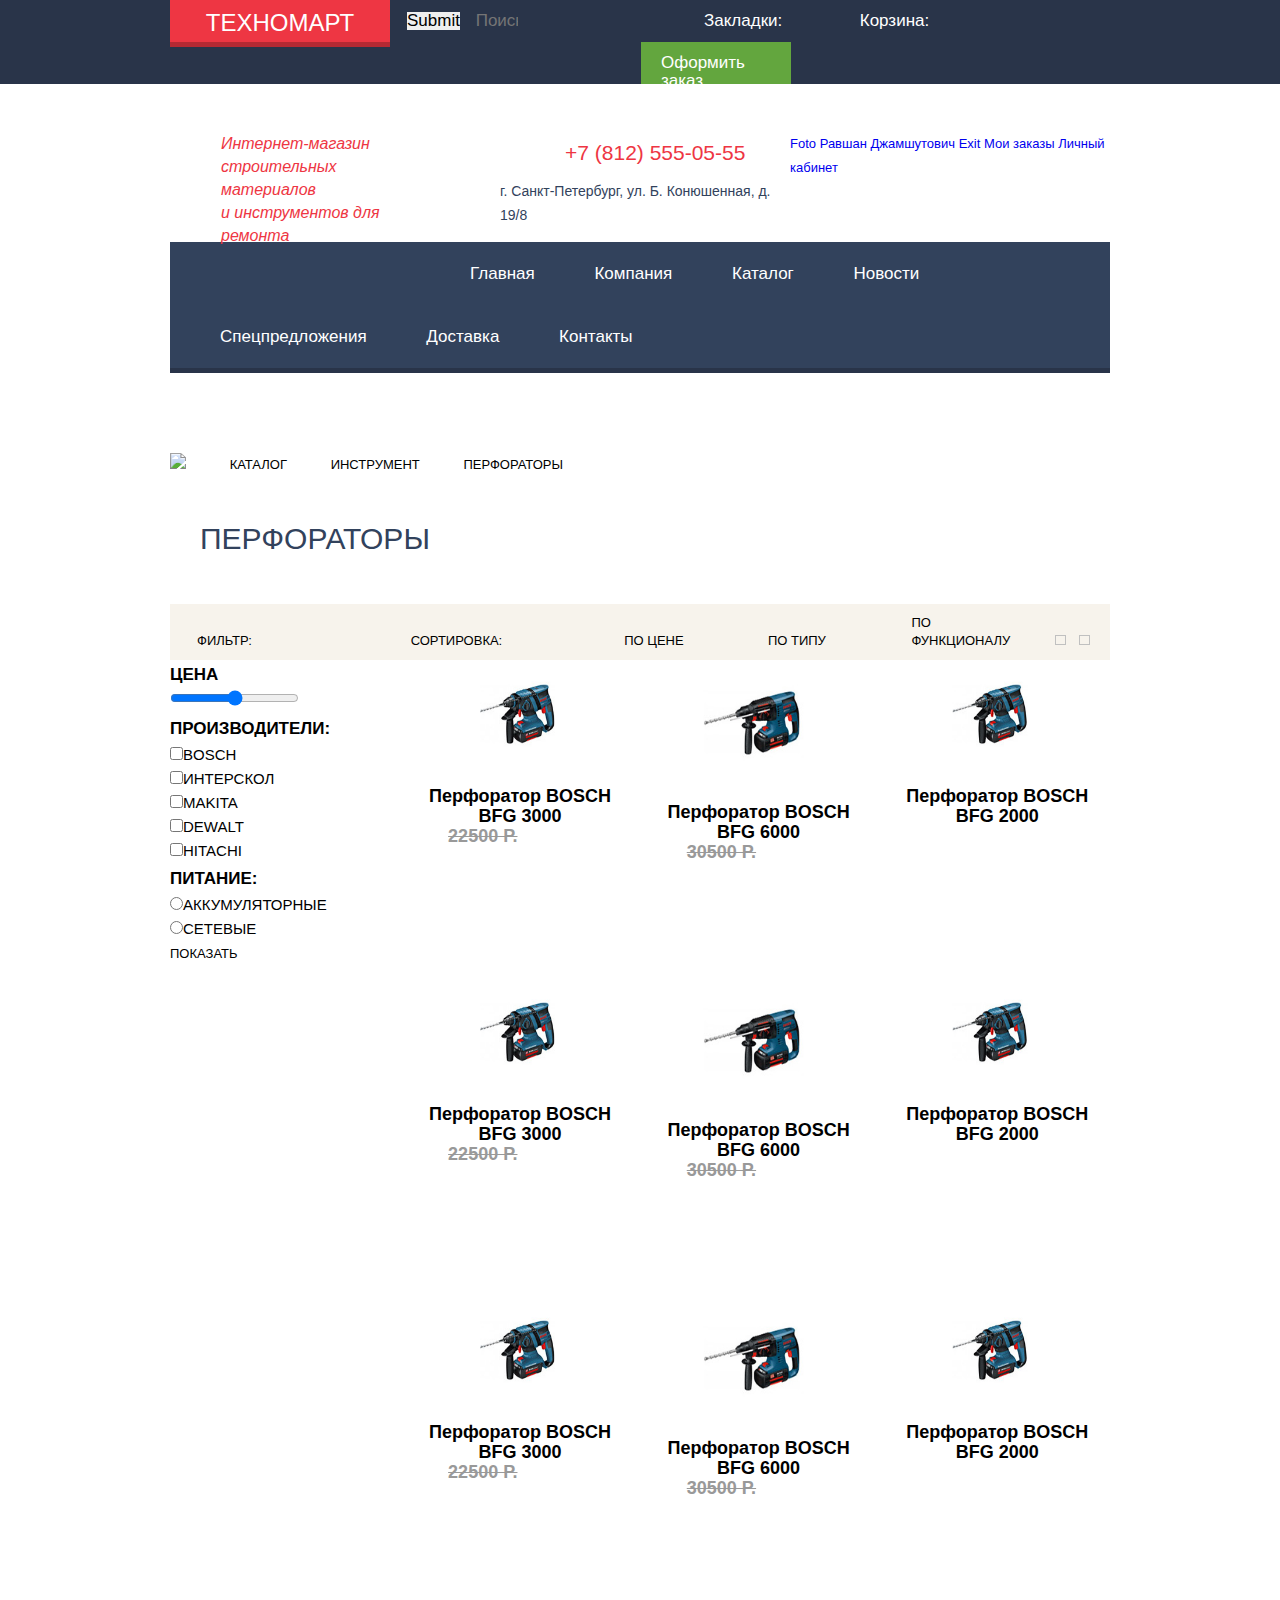
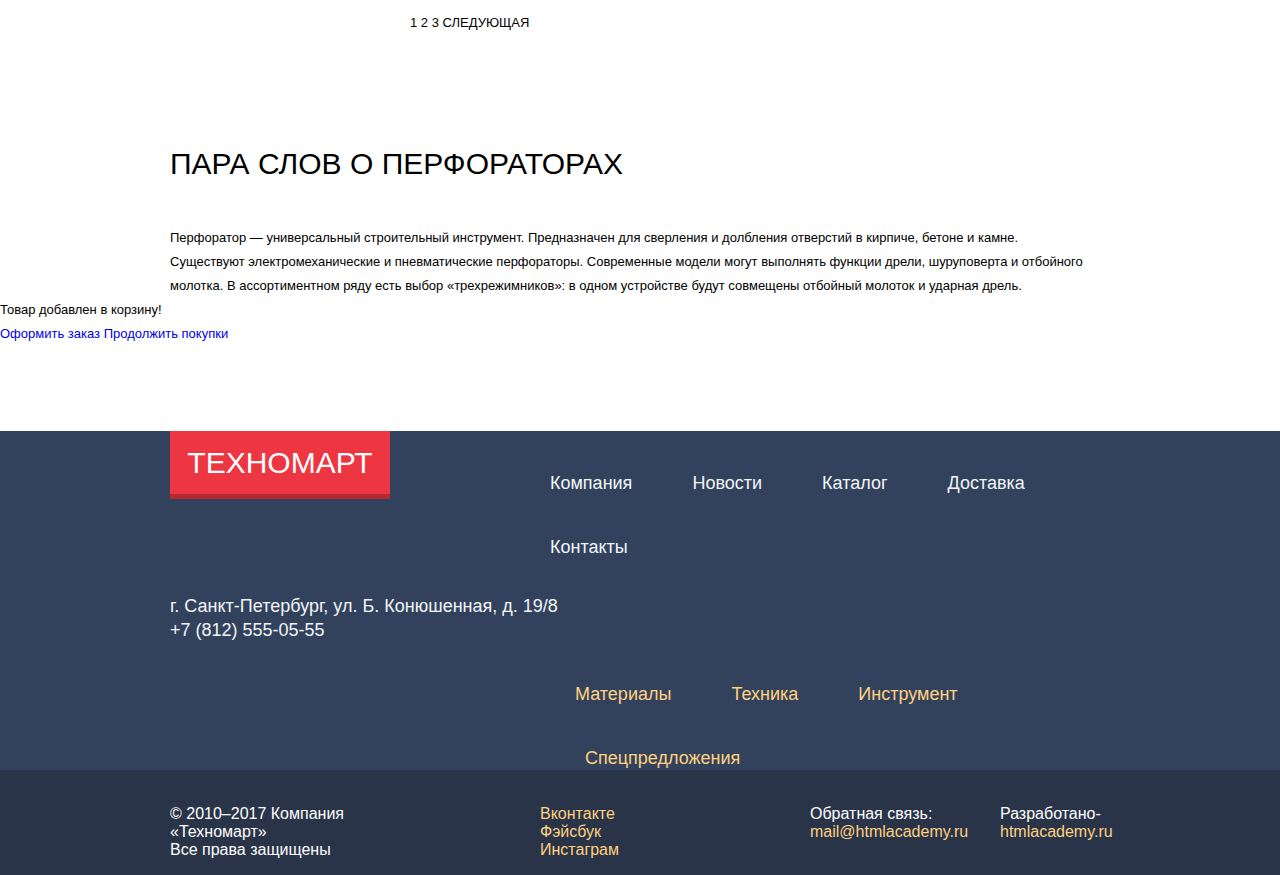
==== catalog.html @ 6bda4426 "Доработка 09.02.17" ====
<!DOCTYPE html>
<html lang="ru">
	<head>
	  <meta charset="utf-8">
	  <title>Техномарт-каталог</title>
	  <link rel="stylesheet" href="css/style.css">
	</head>
	<body>
	<!--Начало шапки сайта-->
		<header class="main-header">
			<!--Верхний блок шапки-->
			<section class="main-header-top">
				<div class="container clearfix">
					<div class="header-logo left">
						<a href="#">Техномарт</a>
					</div>
					<!--Поле поиска-->
					<section class="header-search left">
						<form class="search-form" action="https://echo.htmlacademy.ru" method="post">
							<input type="submit">
							<input type="search" name="search" placeholder="Поиск:">
						</form>
					</section>
					<!--Пользовательский блок-->
					<section class="userblock right">
					<ul>
						<li><a href="#" class="user-bookmarks">Закладки:</a></li>
						<li><a href="#" class="user-basket">Корзина:</a></li>
						<li><a href="#" class="checkout">Оформить заказ</a></li>
					</ul>
					</section>
				</div>
			</section>
			<!--Центровочный блок средней и нижней секций шапки-->
			<div class="container clearfix">
				<!--Средний блок шапки-->
				<section class="main-header-middle">
					<!--Блок описания сайта-->
					<section class="site-description left">
						<p>Интернет-магазин<br>
						 строительных материалов<br>
						 и инструментов для ремонта</p>
					</section>
					<!--Блок контакты-->
					<section class="contacts left">
						<div class="contacts-tel">
							<p>+7 (812) 555-05-55</p>
						</div>
						<p>г. Санкт-Петербург, ул. Б. Конюшенная, д. 19/8</p>
					</section>
					<!--Блок регистрации пользователя-->
					<section class="user-login">
						<a href="#" class="foto">Foto</a>
						<a href="#" class="name">Равшан Джамшутович</a>
						<a href="#" class="exit">Exit</a>
						<a href="#" class="My-order">Мои заказы</a>
						<a href="#" class="personal-area">Личный кабинет</a>
					</section>
				</section>
				<!--Нижний блок шапки-->
				<section class="main-header-bottom">
					<!--Меню навигации сайта-->
					<nav class="main-menu">
						<ul>
							<li><a href="index.html">Главная</a></li>
							<li><a href="#">Компания</a></li>
							<li><a href="#">Каталог</a></li>
							<li><a href="#">Новости</a></li>
							<li><a href="#">Спецпредложения</a></li>
							<li><a href="#">Доставка</a></li>
							<li><a href="#">Контакты</a></li>
						</ul>
					</nav>
				</section>
			</div>
		</header>
		<!--Конец шапки сайта-->
		<!--Основной блок сайта-->
		<main>
			<div class="container clearfix">
				<!--Меню навигации "Хлебные крошки"-->
				<nav class="breadcrumbs">
					<ul>
						<li><a href="#"><img src="img/icon-home.png" width+"15" height="12"></a></li>
						<li><a href="#">Каталог</a></li>
						<li><a href="#">Инструмент</a></li>
						<li>Перфораторы</li>
					</ul>
				</nav>
				<h2>Перфораторы</h2>
				<!--Блок сортировки каталога-->
				<section class="catalog-sorting">			
					<ul>
						<li><a href="#"><span>Фильтр:</span></a></li>
						<li><a href="#"><span>Сортировка:</span></a></li>
						<li><a href="#">По цене</a></li>
						<li><a href="#">По типу</a></li>
						<li><a href="#">По функционалу</a></li>
						<li><a href="#"><img scr="img/catalog-icon-up-dir.png" width="11" height="10"></a></li>
						<li><a href="#"><img scr="img/catalog-icon-down-dir.png" width="11" height="10"></a></li>
					</ul>
				</section>
				<!--Сайдбар с фильтром каталога-->
				<section class="catalog-sidebar left">
					<form action="https://echo.htmlacademy.ru" class="form-filter">
						<section class="prise-slide">
							<h3>Цена</h3>
							<input type="range" min="0" max="30000" step="1">
						</section>
						<section class="selection-brand">
							<h3>Производители:</h3>
							<ul>
								<li><label><input type="checkbox" name="bosch">Bosch</label></li>
								<li><label><input type="checkbox" name="interscol">Интерскол</label></li>
								<li><label><input type="checkbox" name="makita">Makita</label></li>
								<li><label><input type="checkbox" name="dewalt">Dewalt</label></li>
								<li><label><input type="checkbox" name="hitachi">Hitachi</label></li>
							</ul>
						</section>
						<section class="selection-power">
							<h3>Питание:</h3>
							<ul>
							<li><label><input type="radio" name="power">Аккумуляторные</label></li>
							<li><label><input type="radio" name="power">Сетевые</label></li>
							</ul>
						</section>
						<button type="submit">Показать</button>
					</form>
				</section>
				<!--Каталог товаров-->
				<section class="catalog right">
					<section class="catalog-content">
						<article class="products-item">
							<section class="products-pop-up">
								<a href="#" class="buy">Купить</a>
								<a href="#" class="to-bookmarks">В закладки</a>
							</section>
							<img src="img/perforator-BOSCH-BFG-3000.jpg" width="127" height="112" alt="product">
							<h3>Перфоратор BOSCH BFG 3000</h3>
							<span class="old-price">22500 Р.</span>
							<span class="new-price">15500 Р.</span>
						</article>	
						<article class="products-item">
							<section class="products-pop-up">
								<a href="#" class="buy">Купить</a>
								<a href="#" class="to-bookmarks">В закладки</a>
							</section>
							<img src="img/perforator-BOSCH-BFG-6000.jpg" width="144" height="128" alt="product">
							<h3>Перфоратор BOSCH BFG 6000</h3>
							<span class="old-price">30500 Р.</span>
							<span class="new-price">25500 Р.</span>
						</article>	
						<article class="products-item">
							<section class="products-pop-up">
								<a href="#" class="buy">Купить</a>
								<a href="#" class="to-bookmarks">В закладки</a>
							</section>
							<img src="img/perforator-BOSCH-BFG-2000.jpg" width="127" height="112" alt="product">
							<h3>Перфоратор BOSCH BFG 2000</h3>
							<span class="new-price">12500 Р.</span>
						</article>
						<article class="products-item">
							<section class="products-pop-up">
								<a href="#" class="buy">Купить</a>
								<a href="#" class="to-bookmarks">В закладки</a>
							</section>
							<img src="img/perforator-BOSCH-BFG-3000.jpg" width="127" height="112" alt="product">
							<h3>Перфоратор BOSCH BFG 3000</h3>
							<span class="old-price">22500 Р.</span>
							<span class="new-price">15500 Р.</span>
						</article>	
						<article class="products-item">
							<section class="products-pop-up">
								<a href="#" class="buy">Купить</a>
								<a href="#" class="to-bookmarks">В закладки</a>
							</section>
							<img src="img/perforator-BOSCH-BFG-6000.jpg" width="144" height="128" alt="product">
							<h3>Перфоратор BOSCH BFG 6000</h3>
							<span class="old-price">30500 Р.</span>
							<span class="new-price">25500 Р.</span>
						</article>	
						<article class="products-item">
							<section class="products-pop-up">
								<a href="#" class="buy">Купить</a>
								<a href="#" class="to-bookmarks">В закладки</a>
							</section>
							<img src="img/perforator-BOSCH-BFG-2000.jpg" width="127" height="112" alt="product">
							<h3>Перфоратор BOSCH BFG 2000</h3>
							<span class="new-price">12500 Р.</span>
						</article>
						<article class="products-item">
							<section class="products-pop-up">
								<a href="#" class="buy">Купить</a>
								<a href="#" class="to-bookmarks">В закладки</a>
							</section>
							<img src="img/perforator-BOSCH-BFG-3000.jpg" width="127" height="112" alt="product">
							<h3>Перфоратор BOSCH BFG 3000</h3>
							<span class="old-price">22500 Р.</span>
							<span class="new-price">15500 Р.</span>
						</article>	
						<article class="products-item">
							<section class="products-pop-up">
								<a href="#" class="buy">Купить</a>
								<a href="#" class="to-bookmarks">В закладки</a>
							</section>
							<img src="img/perforator-BOSCH-BFG-6000.jpg" width="144" height="128" alt="product">
							<h3>Перфоратор BOSCH BFG 6000</h3>
							<span class="old-price">30500 Р.</span>
							<span class="new-price">25500 Р.</span>
						</article>	
						<article class="products-item">
							<section class="products-pop-up">
								<a href="#" class="buy">Купить</a>
								<a href="#" class="to-bookmarks">В закладки</a>
							</section>
							<img src="img/perforator-BOSCH-BFG-2000.jpg" width="127" height="112" alt="product">
							<h3>Перфоратор BOSCH BFG 2000</h3>
							<span class="new-price">12500 Р.</span>
						</article>
					</section>
					<!--Пагинация каталога-->
					<section class="catalog-pagination">
						<ul>
							<li><a href="#">1</a></li>
							<li><a href="#">2</a></li>
							<li><a href="#">3</a></li>
							<li><a href="#">Следующая</a></li>
						</ul>
					</section>
				</section>
				<section class="list-description left">
					<h2>Пара слов о перфораторах</h2>
					<p>Перфоратор — универсальный строительный инструмент. Предназначен для сверления и долбления отверстий в кирпиче, бетоне и камне.<br>
					Существуют электромеханические и пневматические перфораторы. Современные модели могут выполнять функции дрели, шуруповерта и отбойного молотка. В ассортиментном ряду есть выбор «трехрежимников»: в одном устройстве будут совмещены отбойный молоток и ударная дрель.</p>
				</section>				
			</div>
			<!--Модальное окно: Товар добавлен в корзину-->
			<section class="items-in-cart">
				<a href="#" class="btn-close">close</a>
				<p>Товар добавлен в корзину!</p>
				<a href="#">Оформить заказ</a>
				<a href="#">Продолжить покупки</a>
			</section>
		</main>
		<!--Конец основного блока-->
		<!--Подвал сайта-->
		<footer class="main-footer">
			<!--Верхняя секция подвала-->
			<section class="footer-top">
				<div class="container clearfix">
					<div class="footer-logo left">
						<a href="#">Техномарт</a>
					</div>
					<!--Меню навигации-->
					<nav class="footer-menu-top right">
						<ul>
							<li><a href="#">Компания</a></li>
							<li><a href="#">Новости</a></li>
							<li><a href="#">Каталог</a></li>
							<li><a href="#">Доставка</a></li>
							<li><a href="#">Контакты</a></li>
						</ul>
					</nav>
					<!--Контакты-->
					<section class="footer-contacts left">
						<p>г. Санкт-Петербург, ул. Б. Конюшенная, д. 19/8<br>
						+7 (812) 555-05-55
						</p>
					</section>
					<!--Меню нижнее-->
					<nav class="footer-menu-bottom right">
						<ul>
							<li><a href="#">Материалы</a></li>
							<li><a href="#">Техника</a></li>
							<li><a href="#">Инструмент</a></li>
							<li><a href="#">Спецпредложения</a></li>
						</ul>
					</nav>
				</div>	
			</section>
			<!--Нижняя секция подвала-->
			<section class="footer-bottom">
				<div class="container clearfix">
					<!--Копирайт компании-->
					<section class="copyright left">
						<p>© 2010–2017 Компания «Техномарт»<br>
						Все права защищены</p>
					</section>
					<!--Блок иконок соцсетей-->
					<section class="footer-social left">
						<ul>
							<li><a class="social-btn social-btn-vk" href="#">Вконтакте</a></li>
							<li><a class="social-btn social-btn-fb" href="#">Фэйсбук</a></li>
							<li><a class="social-btn social-btn-inst" href="#">Инстаграм</a></li>
						</ul>
					</section>
					<!--Копирайт компании разработчика сайта-->
					<section class="copyright-developer right">
						<p>Разработано-</p>
						<a href="https://htmlacademy.ru">htmlacademy.ru</a>
					</section>
					<!--Обратная связь-->
					<section class="feedback right">
						<p>Обратная связь:</p>
						<a href="mailto:mail@htmlacademy.ru">mail@htmlacademy.ru</a>
					</section>
				</div>	
			</section>	
		</footer>
	</body>
</html>
---- css/style.css ----
/**==================================================
      					Сброс стилей браузера
=====================================================**/
html, body, div, span, applet, object, iframe,
h1, h2, h3, h4, h5, h6, p,blockquote, pre,
a , abbr, acronym, address, big, cite, code,
del, dfn, em, img, ins, kbd, q, s, samp,
small, strike, strong, sub, sup, tt, var,
b, u, i,
dl, dt, dd, ol, ul, li, textarea,
fieldset, form, label, legend, input, button,
table, caption, tbody, tfoot, thead, tr, th, td,
article, aside, canvas, embed,
figure, figcaption, footer, header, hgroup,
menu, nav, output, section, summary,
time, mark, audio, video {
	
	margin: 0;
	padding: 0;
	border: 0;
	font-size: 100%;
	font: inherit;
	vertical-align: baseline;
}

html {height: 100%;}

ol, ul {list-style: none;}

* {
	padding: 0;
	margin: 0;
	outline: none;
	
	-webkit-box-sizing: border-box;
		 -moz-box-sizing: border-box;
	     -o-box-sizing: border-box;
	       -box-sizing: border-box;
}

a, a:hover {text-decoration: none;}

button {
	background: none;
}

/**=================================================
====================================================
						Шрифты, используемые в макете
====================================================
====================================================**/
body {
	font: 13px/24px "PT Sans", Arial, sans-serif;
	color:#000;
}

h2 {
	margin-bottom: 50px;
	margin-left: 30px;
	font: 30px/30px "Cuprum", Arial, sans-serif;
	text-transform: uppercase;
	color:#32425c;
}

h3 {
	font: bold 18px/20px "PT Sans", Arial, sans-serif;
	color:#000;
}

/**================================================
			Шрифты, используемые в шапке
===================================================**/
.main-header-top,
.main-header-top a {
	font: 17px/18px "Cuprum", Arial, sans-serif;
	color:#fff;
}

.header-logo a {
	font: 24px/24px "Cuprum", Arial, sans-serif;
	text-transform: uppercase;
	text-align: center;
	color:#fff;
	background-color: #ee3643;
	box-shadow: 0 5px 0 0 #b52933;
}

.site-description {
	font: italic 16px/23px "Cuprum", Arial, sans-serif;
	color:#ee3643;
}

.contacts-tel {
	font: 21px/18px "Cuprum", Arial, sans-serif;
	color:#ee3643;
}

.contacts {
	font: 14px/24px "Cuprum", Arial, sans-serif;
	color:#32425c;
}

.user-autorization {
	font: 21px/18px "Cuprum", Arial, sans-serif;
	color:#000;
}

.main-menu,
.main-menu a {
	font: 17px/17px "Cuprum", Arial, sans-serif;
	color:#fff;
}

/**=================================================
Шрифты, используемые в Меню навигации Хлебные крошки
====================================================**/
.breadcrumbs,
.breadcrumbs a {
	font: 13px/18px "PT Sans", Arial, sans-serif;
	text-transform: uppercase;
	color: #000;
}

/**==================================================
Шрифты, используемые в Блоке сортировки каталога
=====================================================**/
.catalog-sorting,
.catalog-sorting a {
	font: 13px/18px "PT Sans", Arial, sans-serif;
	text-transform: uppercase;
	color: #000;
}

/**=================================================
Шрифты, используемые в Сайдбаре с фильтром каталога
====================================================**/
.catalog-sidebar button {
	font: 13px/18px "PT Sans", Arial, sans-serif;
	text-transform: uppercase;
	color: #000;
}

.catalog-sidebar h3 {
	font: bold 17px/30px "PT Sans", Arial, sans-serif;
	text-transform: uppercase;
	color: #000;
}

.catalog-sidebar label {
	font: 15px/20px "PT Sans", Arial, sans-serif;
	text-transform: uppercase;
	color: #000;
}

/**=================================================
			Шрифты, используемые в описании страницы
====================================================**/
.list-description h2 {
	margin-left: 0;
	font: 30px/24px "Cuprum", Arial, sans-serif;
	text-transform: uppercase;
	color:#000;
}

/**=================================================
			Шрифты, используемые в пагинации каталога
====================================================**/
.catalog-pagination,
.catalog-pagination a {
	font: 13px/18px "PT Sans", Arial, sans-serif;
	text-transform: uppercase;
	color: #000;
}

/**=================================================
				Шрифты, используемые в Промо-блоке
====================================================**/
.main-promoblock {
	font: 14px/18px "Cuprum", Arial, sans-serif;
	text-transform: uppercase;
	color:#fff;
}

.main-promoblock span {
	font: bold 24px/30px "Cuprum", Arial, sans-serif;
	color:#fff;
}

/**=================================================
		Шрифты, используемые в блоке Популярные товары
====================================================**/
.products-item {
	font: bold 17px/18px "PT Sans", Arial, sans-serif;
}

.products-item h3 {
	font: bold 18px/20px "PT Sans", Arial, sans-serif;
}

span.old-price {
	text-decoration: line-through;
	text-transform: uppercase;
	color:#999;
}

span.new-price {
	text-transform: uppercase;
	color:#fff;
}

/**================================================
				Шрифты, используемые в блоке Сервис
===================================================**/
.main-services h2{
	font: 30px/24px "Cuprum", Arial, sans-serif;
	text-transform: uppercase;
	color:#000;
}

.main-services h3 {
	font: bold 36px/24px "Cuprum", Arial, sans-serif;
	text-transform: uppercase;
	color: #32425c;
}

.main-services a {
	font: bold 21px/30px "Cuprum", Arial, sans-serif;
	color: #fff;
}

/**================================================
Шрифты, используемые в блоке Описание и Mестоположения компании
===================================================**/
.description-company h2,
.geolocation-company h2 {
	font: 30px/24px "Cuprum", Arial, sans-serif;
	text-transform: uppercase;
	color:#000;
}

.description-company ul {
	font: 18px/20px "Cuprum", Arial, sans-serif;
	color:#000;
}

/**=================================================
		Шрифты, используемые в блоке Модальное окно
====================================================**/
.write-us input,
.write-us textarea {
	font: 13px/18px "PT Sans", Arial, sans-serif;
	color: #999;
}

.write-us label {
	font: 18px/18px "Cuprum", Arial, sans-serif;
	color: #000;
}

/**=================================================
					Шрифты, используемые в Подвале
====================================================**/
.footer-top,
.footer-top a {
	font: 18px/24px "Cuprum", Arial, sans-serif;
	color:#f1f5f7;
}

.footer-logo a {
	font: 30px/30px "Cuprum", Arial, sans-serif;
	text-transform: uppercase;
	text-align: center;
	color:#fff;
	background-color: #ee3643;
	box-shadow: 0 5px 0 0 #b52933;
}

.footer-menu-bottom a {
	color: #ffd180;
}

.footer-bottom {
	font: 16px/18px "Cuprum", Arial, sans-serif;
	color:#fff;
}

.footer-bottom a {
	color: #ffd180;
}

.feedback a {
	color: #ffd180;
}

/**================================================
===================================================
		Cтили флоатов, подпорки, центровщика, кнопки
===================================================
===================================================**/
.left {
	float: left;
}

.right {
	float: right;
}

.clearfix:after {
  content: "";
  display: table;
  clear: both;
}

.container {
	width: 940px;
	margin: 0 auto;
}

.btn {
	width: 38px;
	padding: 10px;
	font: 14px/18px "Cuprum", Arial, sans-serif;
	text-align: center;
	text-transform: uppercase;
	background-color: #ee3643;
	color: #fff;
	border-radius: 3px;
}

/**=================================================
====================================================
							Верхний блок шапки
====================================================
====================================================**/
.main-header-top {
	min-height: 42px;
	background-color: #293449;
}

.header-logo a{
	display: block;
	width: 220px;
	height: 42px;
	padding: 11px 0;
}

/**==================================================
											Поле поиска
=====================================================**/
.header-search {
	width: 150px;
	padding-top: 12px;
	padding-left: 7px;
	margin-left: 10px;
	color: #fff
}

input[type="search"] {
	display: inline-block;
	width: 80px;
  margin: 0 auto;
  padding:0 11px;
  border: none;
  vertical-align: top;
  font: 17px/18px "Cuprum", Arial, sans-serif;
  background-color: #293449;
  color: #fff;
}

/**=================================================
								Пользовательский блок
====================================================**/
.userblock {
	width: 469px;
}

.userblock li {
	display: inline-block;
	vertical-align: middle;
	width: 150px;
	height: 42px;
}

.userblock li:nth-child(1) {
	width: 160px;
}

.userblock li:nth-child(3) {
	background-color: #63a63e;
}

.userblock a {
	display: block;
	padding-top: 12px;
}

.userblock li:nth-child(1) a {
	padding-left: 63px;
}

.userblock li:nth-child(2) a {
	padding-left: 54px;
}

.userblock li:nth-child(3) a {
	padding-left: 20px;
}

/**Средний блок шапки**/
.main-header-middle {
	min-height: 158px;
	padding-top: 48px;
}

/**==================================================
									Блок описания сайта
=====================================================**/
.site-description {
	width: 300px;
	padding: 0 51px;
	font: italic 16px/23px "Cuprum", Arial, sans-serif;
	color: #ee3643;
}

/**Блок контакты**/
.contacts {
	width: 300px;
	margin-left: 20px;
	padding-left: 10px;
}

.contacts .contacts-tel p {
	padding-top: 12px;
	padding-bottom: 17px;
	padding-left: 65px;
}
/**=================================================
		Блок авторизации и регистрации пользователя
====================================================**/
.user-autorization {
	width: 300px;
	padding-top: 12px;
	margin-left: 20px;
}

.user-autorization a {
	padding-left: 65px;
	font: 21px/18px "Cuprum", Arial, sans-serif;
	color: #000;
}

.user-autorization a.registration {
	padding-left: 60px;
}

/**==================================================
										Нижний блок шапки
=====================================================**/
.main-header-bottom {
	min-height: 55px;
	margin-bottom: 85px;
	background-color: #32425c;
	box-shadow: 0 5px 0 0 #293449;
}

/**==================================================
									Меню навигации сайта
=====================================================**/
.main-menu ul {
	width: 840px;
	margin: 0 auto;
}

.main-menu li {
	display: inline-block;
	padding: 23px 0;
	margin-right: 55px;
}

.main-menu li:nth-child(7n) {
	margin-right: 0;
}

.main-menu a {
	display: block;
}

/**==================================================
Меню навигации "Хлебные крошки
=====================================================**/
.breadcrumbs {
	width: 450px;
	margin-bottom: 50px;
}

.breadcrumbs li {
	display: inline-block;
	margin-right: 40px;
}

.breadcrumbs a {
	display: block;
}

/**==================================================
						Блок сортировки каталога
======================================================**/
.catalog-sorting {
	min-height: 38px;
	padding: 0 17px;
	background-color: #f7f3ec;
}

.catalog-sorting li {
	display: inline-block;
	width: 140px;
	padding: 10px 10px;
}

.catalog-sorting li:nth-child(1),
.catalog-sorting li:nth-child(2) {
	margin-right: 70px;
}

.catalog-sorting li:nth-child(6),
.catalog-sorting li:nth-child(7) {
	width: 11px;
}

.catalog-sorting a {
	display: block;
}

/**==================================================
								Сайдбар с фильтром каталога
=====================================================**/
.catalog-sidebar {
	width: 220px;
}

/**==================================================
=====================================================
										Каталог товаров
=====================================================
=====================================================**/
.catalog {
	width: 700px;
	margin-bottom: 120px;
}

.catalog .products-item:nth-child(3n) {
	margin-right: 0;
}

.list-description {
	width: 940px;
}

/**==================================================
										Пагинация каталога
=====================================================**/
.catalog-pagination li {
	display: inline-block;
}

.catalog-pagination a {
	display: block;
}

/**Промоблок сайта-слайдер**/
.main-promoblock {
	position: relative;
	margin-bottom: 83px;
}

.main-promoblock:after {
	content: "";
  display: table;
  clear: both;
}

.promoblock-item {
	position: relative;
	float: left;
	width: 300px;
	height: 123px;
	margin-right: 20px;
  margin-bottom: 20px;
}

.promoblock-item:nth-child(1){
	position: relative;
	background: #f6b22d url(../img/promo-pail.png) no-repeat 213px 31px;
}

.promoblock-item:nth-child(6) {
	margin-bottom: 0;
}

.promoblock-item:nth-child(3),
.promoblock-item:nth-child(5),
.promoblock-item:nth-child(6) {
	margin-right: 0;
}
.promoblock-item-big {
width: 620px;
height: 266px;
margin-bottom: 0;
}

.promoblock-item span {
	position: absolute;
	top: 21px;
	left: 23px;
	font: bold 24px/30px "Cuprum", Arial, sans-serif;
	color: #fff;
}

.promoblock-item a {
	position: absolute;
	top: 63px;
	left: 25px;
	width: 135px;
	height: 38px;
	padding: 10px 0;
	font: 14px/18px "Cuprum", Arial, sans-serif;
	text-align: center;
	text-transform: uppercase;
	background-color: #dda028;
	color: #fff;
	border-radius: 3px;
}

.promoblock-control a {
	position: absolute;
	top: 350px;
	left: 25px;
	width: 195px;
	height: 38px;
	padding:10px 0;
	font: 14px/18px "Cuprum", Arial, sans-serif;
	text-align: center;
	text-transform: uppercase;
	background-color: #ee3643;
	color: #fff;
	border-radius: 3px;
}

.promoblock-control button.galery-prev {
	position: absolute;
	top: 257px;
	left: 25px;
}

.promoblock-control button.galery-next {
	position: absolute;
	top: 257px;
	left: 579px;
}

/**Блок "Популярные товары"**/
.products {
	font-size: 0px;
	margin-bottom: 40px;
}

.products-item .products-pop-up {
	display: none;
}

.products-header,
.brand-header {
	position: relative;
}

.products-header h2,
.brand-header h2 {
	display: inline-block;
	margin-left: 30px;
	margin-bottom: 55px;
	font: 30px/30px "Cuprum", Arial, sans-serif;
	text-transform: uppercase;
	color: #32425c;
}
.products-header a,
.brand-header a {
	position: absolute;
	top: 0px;
	right: 24px;
	width: 253px;
	height: 38px;
	padding: 10px 0;
	font: 14px/18px "Cuprum", Arial, sans-serif;
	text-align: center;
	text-transform: uppercase;
	background-color: #ee3643;
	color: #fff;
	border-radius: 3px;
}

.products-item {
	display: inline-block;
	width: 220px;
	height: 318px;
	margin-right: 15px;
	font: bold 18px/20px "PT Sans", Arial, sans-serif;
	text-align: center;
	vertical-align: top;
}

.products .products-item:last-child {
	margin-right: 0;
}

.products-item img {
	margin-bottom: 10px;
}
/**Блок "Популярные производители"**/
.popular-brand {
	font-size: 0px;
	margin-bottom: 150px;
}

.popular-brand li {
	display: inline-block;
	margin-right: 20px;
	margin-bottom: 20px;
}

.popular-brand li:nth-child(4n) {
	margin-right: 0;
}

.popular-brand a {
	display: block;
}
/**Блок "Сервис"**/
.main-services {
	margin-bottom: 70px;
}

.services-slogan h2 {
	margin-bottom: 30px;
	font: 30px/24px "Cuprum", Arial, sans-serif;
	text-transform: uppercase;
	color: #000;
}

.services-slogan p {
	margin-bottom: 20px;
	font: 13px/24px "PT Sans", Arial, sans-serif;
	color: #000;
}

.services-galery ul{
	width: 240px;
}
.services-galery li {
	display: block;
	width: 240px;
	height: 60px;
	padding-top: 18px;
	padding-left: 18px;
	background-color: #32425c;
}

.services-galery a {
	font: bold 21px/30px "Cuprum", Arial, sans-serif;
	color: #fff;
}

.galery-content {
	width: 620px;
}

.galery-content h3 {
	margin-bottom: 30px;
	font: 36px/24px "Cuprum", Arial, sans-serif;
	text-transform: uppercase;
	color: #32425c;
}

.galery-content p {
	font: 13px/24px "PT Sans", Arial, sans-serif;
	color: #000;
}

.galery-content div {
	width: 300px;
}

.guarantee,
.credit {
	display: none;
}

.delivery,
.guarantee,
.credit {
	width: 620px;
	height: 290px;
}

.delivery {
	background: url(../img/service-delivery-bg.png) no-repeat 150px 25px;
}

.guarantee {
	background: url(../img/service-guarantee.png) no-repeat 150px 25px;
}

.credit {
	background: url(../img/service-credit.png) no-repeat 150px 25px;
}
/**Блок описания и местоположения компании**/
div.clearfix {
	position: relative;
}

.description-company {
	width: 540px;
}

.description-company h2,
.description-company p {
	margin-bottom: 25px;
}

.description-company ul,
.description-company li {
	margin-bottom: 30px;
}

.geolocation-company {
	width: 300px;
}

.geolocation-company h2,
.geolocation-company p,
.geolocation-company a {
	margin-bottom: 35px;
}

/**Модальное окно: Напишите нам**/
.write-us {
	display: none;
	position: absolute;
	top: 130px;
	right: 160px;
	width: 620px;
	padding-top: 50px ;
	padding-bottom: 35px;
	background-color: #fff;
	box-shadow: 0 -7px 0 0 #ee3643;
}

.container-letter {
	position: relative;
	width: 460px;
	margin: 0 auto;
}

a.btn-close {
	position: absolute;
	top: -45px;
	right: -75px;
}

.write-us input {
	width: 220px;
	height: 38px;
	padding-left: 13px ;
	margin-bottom: 20px;
	border: 2px solid #999;
	border-radius: 3px;
}

.write-us textarea {
	width: 100%;
	min-height: 114px;
	padding-left: 13px;
	border: 2px solid #999;
	border-radius: 3px;
}

.write-us button {
	width: 100%;
	margin-top: 74px;
}

/**==================================================
=====================================================
											Подвал сайта
=====================================================
=====================================================**/
.main-footer {
	margin-top: 85px;
}

/**Верхняя секция подвала**/
.footer-top {
	min-height: 193px;
	background-color: #32425c;
}

.footer-logo a {
	display: block;
	width: 220px;
	height: 63px;
	padding: 17px 0;
	text-align: center;
	background-color: #ee3643;
	color: #fff;
	box-shadow: 0 5px 0 0 #b52933;
}

/**Меню навигации**/
.footer-menu-top {
	width: 570px;
}

.footer-menu-top li {
	display: inline-block;
	padding: 0 10px;
	margin-top: 40px;
	margin-right: 35px;
}

.footer-menu-top li:nth-child(5n) {
	margin-right: 0;
}

.footer-menu-top a {
	display: block;
}

/**Контакты**/
.footer-contacts {
	margin-top: 35px;
}

/**Меню нижнее**/
.footer-menu-bottom {
	width: 570px;
}

.footer-menu-bottom li {
	display: inline-block;
	padding: 0 10px;
	margin-top: 40px;
	margin-left: 35px;
}

.footer-menu-bottom li:first-child {
	margin-left: 25px;
}

.footer-menu-bottom a {
	display: block;
}

/**Нижняя секция подвала**/
.footer-bottom {
	min-height: 105px;
	padding-top: 35px;
	background-color: #293449;
}

.copyright {
	width: 230px;
}

.footer-social {
	width: 160px;
	margin-left: 140px;
}

.feedback {
	width: 140px;
	margin-left: 20px;
}

.copyright-developer {
	width: 140px;
	padding-left: 30px;
	margin-left: 20px;
}
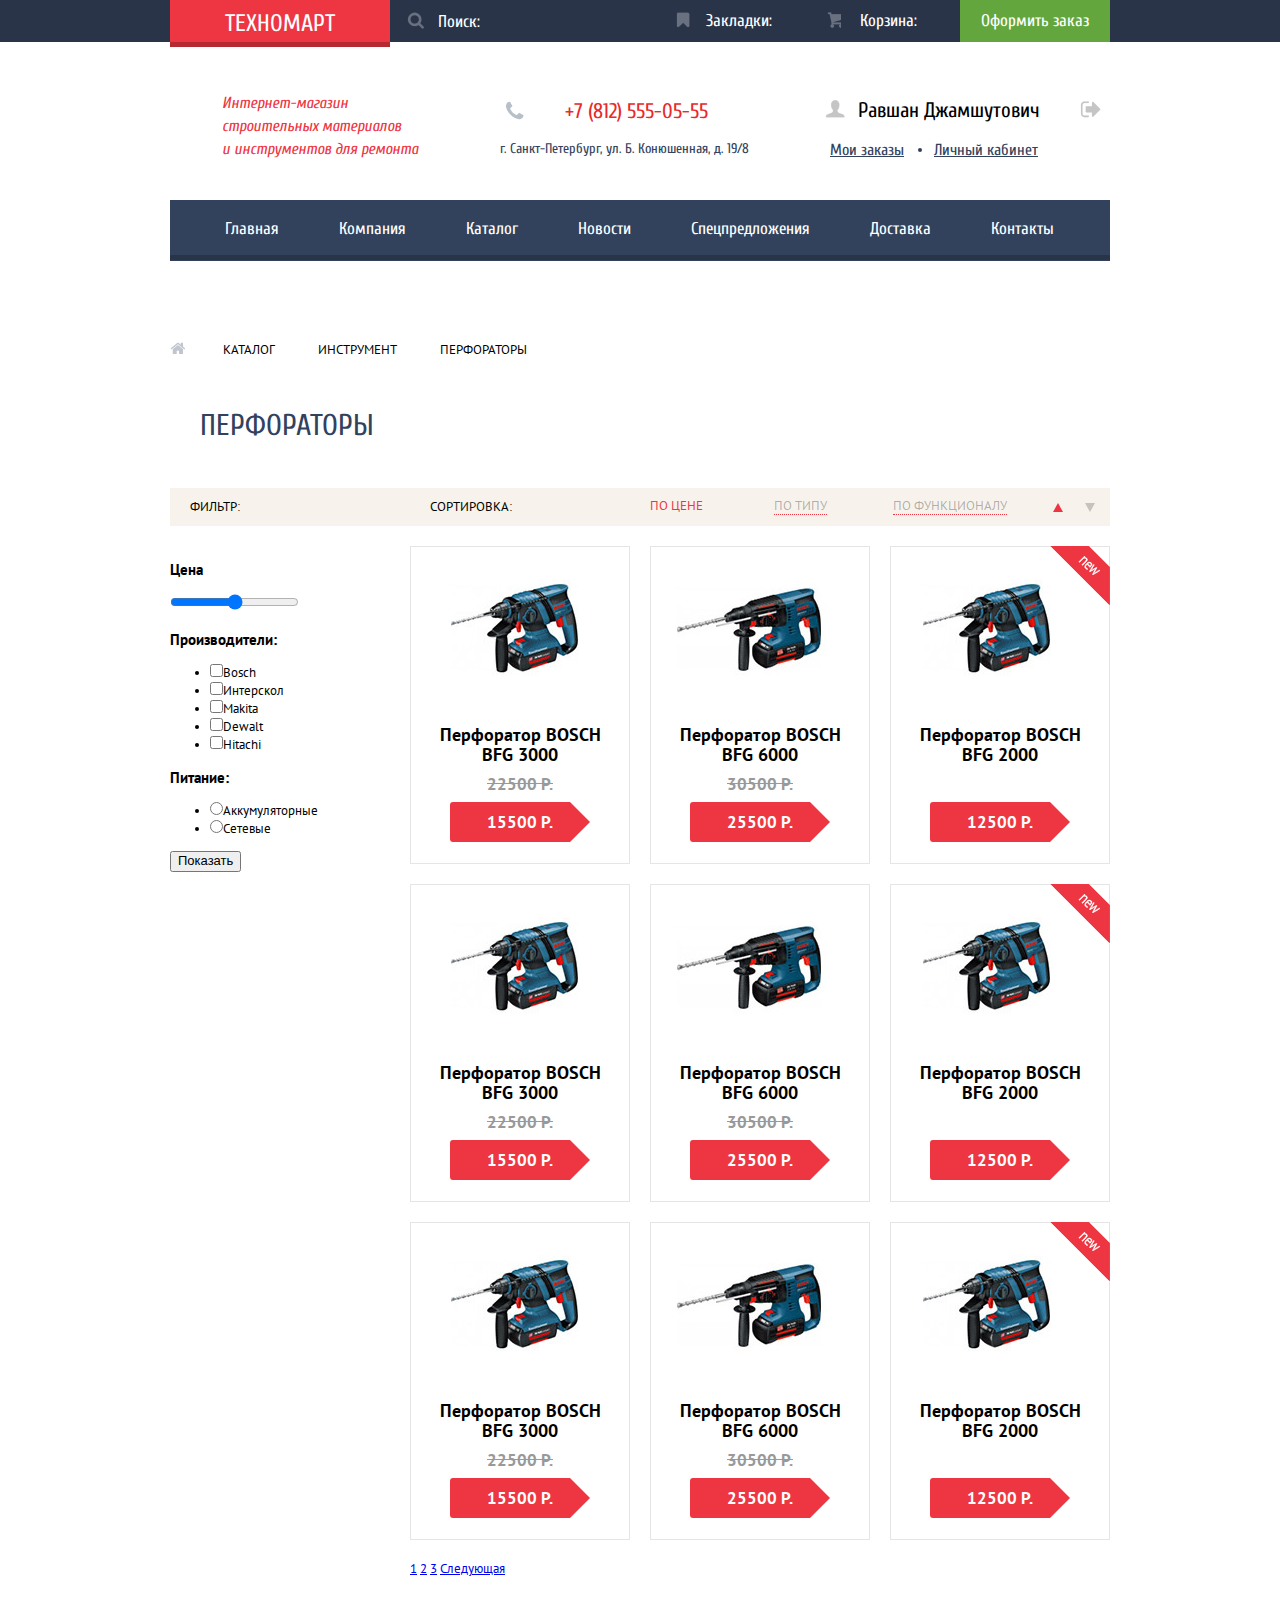
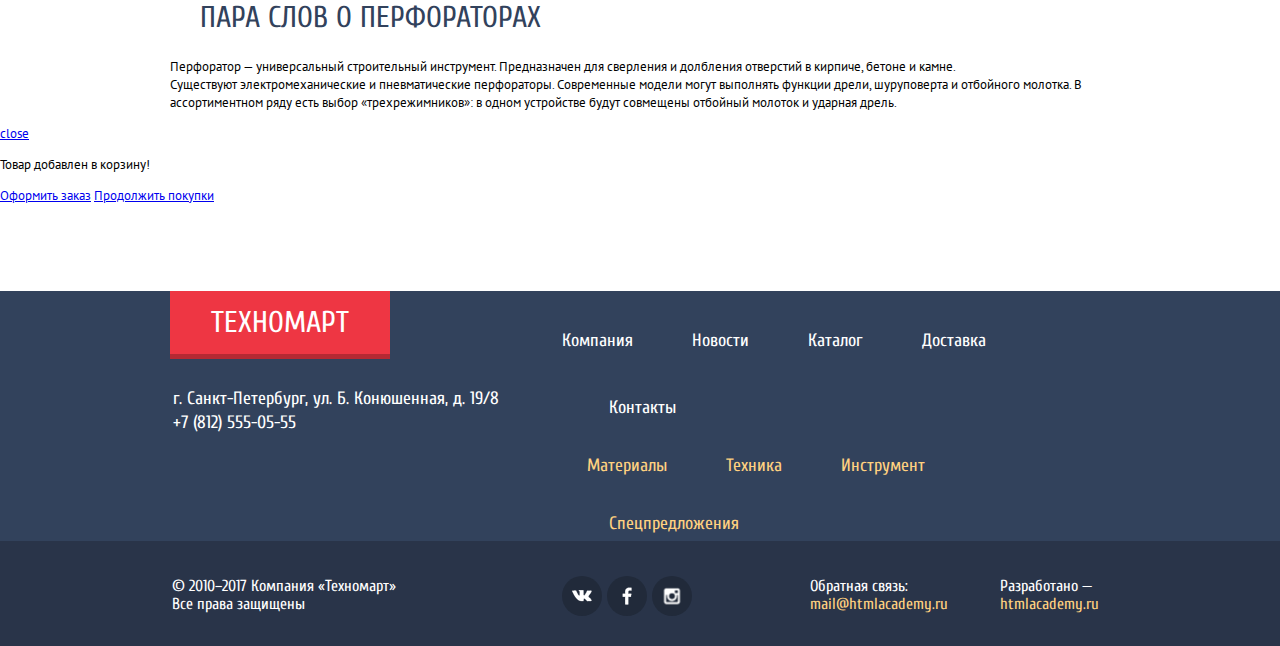
==== commit 45e67f84: "почти закончил верстку каталога 12.02" ====
--- a/catalog.html
+++ b/catalog.html
@@ -2,8 +2,10 @@
 <html lang="ru">
 	<head>
 	  <meta charset="utf-8">
-	  <title>Техномарт-каталог</title>
-	  <link rel="stylesheet" href="css/style.css">
+	  <title>Техномарт</title>
+	  <link href="https://fonts.googleapis.com/css?family=Cuprum:400,400i,700|PT+Sans:400,400i,700&amp;subset=cyrillic" rel="stylesheet">
+	  <link rel="stylesheet" href="css/normalize.css">
+	  <link rel="stylesheet" href="css/style1.css">
 	</head>
 	<body>
 	<!--Начало шапки сайта-->
@@ -12,12 +14,12 @@
 			<section class="main-header-top">
 				<div class="container clearfix">
 					<div class="header-logo left">
-						<a href="#">Техномарт</a>
+						<a href="index.html">Техномарт</a>
 					</div>
 					<!--Поле поиска-->
 					<section class="header-search left">
 						<form class="search-form" action="https://echo.htmlacademy.ru" method="post">
-							<input type="submit">
+							<button type="submit"></button>
 							<input type="search" name="search" placeholder="Поиск:">
 						</form>
 					</section>
@@ -32,29 +34,31 @@
 				</div>
 			</section>
 			<!--Центровочный блок средней и нижней секций шапки-->
-			<div class="container clearfix">
+			<div class="container">
 				<!--Средний блок шапки-->
-				<section class="main-header-middle">
+				<section class="main-header-middle clearfix">
 					<!--Блок описания сайта-->
 					<section class="site-description left">
-						<p>Интернет-магазин<br>
-						 строительных материалов<br>
-						 и инструментов для ремонта</p>
+						Интернет-магазин<br>
+						строительных материалов<br>
+						и инструментов для ремонта
 					</section>
 					<!--Блок контакты-->
 					<section class="contacts left">
 						<div class="contacts-tel">
-							<p>+7 (812) 555-05-55</p>
+							+7 (812) 555-05-55
 						</div>
-						<p>г. Санкт-Петербург, ул. Б. Конюшенная, д. 19/8</p>
-					</section>
-					<!--Блок регистрации пользователя-->
-					<section class="user-login">
-						<a href="#" class="foto">Foto</a>
+						<div class="contacts-adress">
+						г. Санкт-Петербург, ул. Б. Конюшенная, д. 19/8</div>
+					</section>
+					<!--Блок регистрации и авторизации пользователя-->
+					<section class="user-login right">
 						<a href="#" class="name">Равшан Джамшутович</a>
 						<a href="#" class="exit">Exit</a>
-						<a href="#" class="My-order">Мои заказы</a>
+						<div class="personal-area-login">
+						<a href="#" class="my-order">Мои заказы</a>
 						<a href="#" class="personal-area">Личный кабинет</a>
+						</div>
 					</section>
 				</section>
 				<!--Нижний блок шапки-->
@@ -81,7 +85,7 @@
 				<!--Меню навигации "Хлебные крошки"-->
 				<nav class="breadcrumbs">
 					<ul>
-						<li><a href="#"><img src="img/icon-home.png" width+"15" height="12"></a></li>
+						<li><a href="#" class="home">Home</a></li>
 						<li><a href="#">Каталог</a></li>
 						<li><a href="#">Инструмент</a></li>
 						<li>Перфораторы</li>
@@ -89,15 +93,15 @@
 				</nav>
 				<h2>Перфораторы</h2>
 				<!--Блок сортировки каталога-->
-				<section class="catalog-sorting">			
-					<ul>
-						<li><a href="#"><span>Фильтр:</span></a></li>
-						<li><a href="#"><span>Сортировка:</span></a></li>
-						<li><a href="#">По цене</a></li>
-						<li><a href="#">По типу</a></li>
-						<li><a href="#">По функционалу</a></li>
-						<li><a href="#"><img scr="img/catalog-icon-up-dir.png" width="11" height="10"></a></li>
-						<li><a href="#"><img scr="img/catalog-icon-down-dir.png" width="11" height="10"></a></li>
+				<section class="catalog-sorting clearfix">
+					<span class="left">Фильтр:</span>
+					<span class="left">Сортировка:</span>			
+					<ul class="right">
+						<li><a href="#" class="price active">По цене</a></li>
+						<li><a href="#" class="type">По типу</a></li>
+						<li><a href="#" class="functional">По функционалу</a></li>
+						<li><a href="#" class="up">up</a></li>
+						<li><a href="#" class="down">down</a></li>
 					</ul>
 				</section>
 				<!--Сайдбар с фильтром каталога-->
@@ -129,104 +133,144 @@
 				</section>
 				<!--Каталог товаров-->
 				<section class="catalog right">
-					<section class="catalog-content">
-						<article class="products-item">
-							<section class="products-pop-up">
-								<a href="#" class="buy">Купить</a>
-								<a href="#" class="to-bookmarks">В закладки</a>
-							</section>
-							<img src="img/perforator-BOSCH-BFG-3000.jpg" width="127" height="112" alt="product">
+					<article class="products-item">
+						<section class="product-action">
+							<a href="#" class="buy">Купить</a>
+							<a href="#" class="to-bookmarks">В закладки</a>
+						</section>
+						<section class="products-item-img">
+							<img src="img/perforator-BOSCH-BFG-3000.jpg" width="218" height="168" alt="product">
+						</section>
+						<section class="products-item-title">
 							<h3>Перфоратор BOSCH BFG 3000</h3>
-							<span class="old-price">22500 Р.</span>
-							<span class="new-price">15500 Р.</span>
-						</article>	
-						<article class="products-item">
-							<section class="products-pop-up">
-								<a href="#" class="buy">Купить</a>
-								<a href="#" class="to-bookmarks">В закладки</a>
-							</section>
-							<img src="img/perforator-BOSCH-BFG-6000.jpg" width="144" height="128" alt="product">
+						</section>
+						<div class="old-price">22500 Р.</div>
+						<div class="new-price">15500 Р.</div>	
+					</article>	
+					<article class="products-item">
+						<section class="product-action">
+							<a href="#" class="buy">Купить</a>
+							<a href="#" class="to-bookmarks">В закладки</a>
+						</section>
+						<section class="products-item-img">
+							<img src="img/perforator-BOSCH-BFG-6000.jpg" width="218" height="168" alt="product">
+						</section>
+						<section class="products-item-title">
 							<h3>Перфоратор BOSCH BFG 6000</h3>
-							<span class="old-price">30500 Р.</span>
-							<span class="new-price">25500 Р.</span>
-						</article>	
-						<article class="products-item">
-							<section class="products-pop-up">
-								<a href="#" class="buy">Купить</a>
-								<a href="#" class="to-bookmarks">В закладки</a>
-							</section>
-							<img src="img/perforator-BOSCH-BFG-2000.jpg" width="127" height="112" alt="product">
+						</section>
+						<div class="old-price">30500 Р.</div>
+						<div class="new-price">25500 Р.</div>
+					</article>	
+					<article class="products-item">
+						<div class="flag flag-new">новинка</div>
+						<section class="product-action">
+							<a href="#" class="buy">Купить</a>
+							<a href="#" class="to-bookmarks">В закладки</a>
+						</section>
+						<section class="products-item-img">
+							<img src="img/perforator-BOSCH-BFG-2000.jpg" width="218" height="168" alt="product">
+						</section>
+						<section class="products-item-title">
 							<h3>Перфоратор BOSCH BFG 2000</h3>
-							<span class="new-price">12500 Р.</span>
-						</article>
-						<article class="products-item">
-							<section class="products-pop-up">
-								<a href="#" class="buy">Купить</a>
-								<a href="#" class="to-bookmarks">В закладки</a>
-							</section>
-							<img src="img/perforator-BOSCH-BFG-3000.jpg" width="127" height="112" alt="product">
+						</section>
+						<div class="old-price"></div>
+						<div class="new-price">12500 Р.</div>
+					</article>
+					<article class="products-item">
+						<section class="product-action">
+							<a href="#" class="buy">Купить</a>
+							<a href="#" class="to-bookmarks">В закладки</a>
+						</section>
+						<section class="products-item-img">
+							<img src="img/perforator-BOSCH-BFG-3000.jpg" width="218" height="168" alt="product">
+						</section>
+						<section class="products-item-title">
 							<h3>Перфоратор BOSCH BFG 3000</h3>
-							<span class="old-price">22500 Р.</span>
-							<span class="new-price">15500 Р.</span>
-						</article>	
-						<article class="products-item">
-							<section class="products-pop-up">
-								<a href="#" class="buy">Купить</a>
-								<a href="#" class="to-bookmarks">В закладки</a>
-							</section>
-							<img src="img/perforator-BOSCH-BFG-6000.jpg" width="144" height="128" alt="product">
+						</section>
+						<div class="old-price">22500 Р.</div>
+						<div class="new-price">15500 Р.</div>	
+					</article>	
+					<article class="products-item">
+						<section class="product-action">
+							<a href="#" class="buy">Купить</a>
+							<a href="#" class="to-bookmarks">В закладки</a>
+						</section>
+						<section class="products-item-img">
+							<img src="img/perforator-BOSCH-BFG-6000.jpg" width="218" height="168" alt="product">
+						</section>
+						<section class="products-item-title">
 							<h3>Перфоратор BOSCH BFG 6000</h3>
-							<span class="old-price">30500 Р.</span>
-							<span class="new-price">25500 Р.</span>
-						</article>	
-						<article class="products-item">
-							<section class="products-pop-up">
-								<a href="#" class="buy">Купить</a>
-								<a href="#" class="to-bookmarks">В закладки</a>
-							</section>
-							<img src="img/perforator-BOSCH-BFG-2000.jpg" width="127" height="112" alt="product">
+						</section>
+						<div class="old-price">30500 Р.</div>
+						<div class="new-price">25500 Р.</div>
+					</article>	
+					<article class="products-item">
+						<div class="flag flag-new">новинка</div>
+						<section class="product-action">
+							<a href="#" class="buy">Купить</a>
+							<a href="#" class="to-bookmarks">В закладки</a>
+						</section>
+						<section class="products-item-img">
+							<img src="img/perforator-BOSCH-BFG-2000.jpg" width="218" height="168" alt="product">
+						</section>
+						<section class="products-item-title">
 							<h3>Перфоратор BOSCH BFG 2000</h3>
-							<span class="new-price">12500 Р.</span>
-						</article>
-						<article class="products-item">
-							<section class="products-pop-up">
-								<a href="#" class="buy">Купить</a>
-								<a href="#" class="to-bookmarks">В закладки</a>
-							</section>
-							<img src="img/perforator-BOSCH-BFG-3000.jpg" width="127" height="112" alt="product">
+						</section>
+						<div class="old-price"></div>
+						<div class="new-price">12500 Р.</div>
+					</article>
+					<article class="products-item">
+						<section class="product-action">
+							<a href="#" class="buy">Купить</a>
+							<a href="#" class="to-bookmarks">В закладки</a>
+						</section>
+						<section class="products-item-img">
+							<img src="img/perforator-BOSCH-BFG-3000.jpg" width="218" height="168" alt="product">
+						</section>
+						<section class="products-item-title">
 							<h3>Перфоратор BOSCH BFG 3000</h3>
-							<span class="old-price">22500 Р.</span>
-							<span class="new-price">15500 Р.</span>
-						</article>	
-						<article class="products-item">
-							<section class="products-pop-up">
-								<a href="#" class="buy">Купить</a>
-								<a href="#" class="to-bookmarks">В закладки</a>
-							</section>
-							<img src="img/perforator-BOSCH-BFG-6000.jpg" width="144" height="128" alt="product">
+						</section>
+						<div class="old-price">22500 Р.</div>
+						<div class="new-price">15500 Р.</div>	
+					</article>	
+					<article class="products-item">
+						<section class="product-action">
+							<a href="#" class="buy">Купить</a>
+							<a href="#" class="to-bookmarks">В закладки</a>
+						</section>
+						<section class="products-item-img">
+							<img src="img/perforator-BOSCH-BFG-6000.jpg" width="218" height="168" alt="product">
+						</section>
+						<section class="products-item-title">
 							<h3>Перфоратор BOSCH BFG 6000</h3>
-							<span class="old-price">30500 Р.</span>
-							<span class="new-price">25500 Р.</span>
-						</article>	
-						<article class="products-item">
-							<section class="products-pop-up">
-								<a href="#" class="buy">Купить</a>
-								<a href="#" class="to-bookmarks">В закладки</a>
-							</section>
-							<img src="img/perforator-BOSCH-BFG-2000.jpg" width="127" height="112" alt="product">
+						</section>
+						<div class="old-price">30500 Р.</div>
+						<div class="new-price">25500 Р.</div>
+					</article>	
+					<article class="products-item">
+						<div class="flag flag-new">новинка</div>
+						<section class="product-action">
+							<a href="#" class="buy">Купить</a>
+							<a href="#" class="to-bookmarks">В закладки</a>
+						</section>
+						<section class="products-item-img">
+							<img src="img/perforator-BOSCH-BFG-2000.jpg" width="218" height="168" alt="product">
+						</section>
+						<section class="products-item-title">
 							<h3>Перфоратор BOSCH BFG 2000</h3>
-							<span class="new-price">12500 Р.</span>
-						</article>
-					</section>
-					<!--Пагинация каталога-->
-					<section class="catalog-pagination">
+						</section>
+						<div class="old-price"></div>
+						<div class="new-price">12500 Р.</div>
+					</article>
+				</section>							
+				<!--Пагинация каталога-->
+				<section class="catalog-pagination">
 						<ul>
 							<li><a href="#">1</a></li>
 							<li><a href="#">2</a></li>
 							<li><a href="#">3</a></li>
 							<li><a href="#">Следующая</a></li>
 						</ul>
-					</section>
 				</section>
 				<section class="list-description left">
 					<h2>Пара слов о перфораторах</h2>
@@ -249,7 +293,7 @@
 			<section class="footer-top">
 				<div class="container clearfix">
 					<div class="footer-logo left">
-						<a href="#">Техномарт</a>
+						<a href="index.html">Техномарт</a>
 					</div>
 					<!--Меню навигации-->
 					<nav class="footer-menu-top right">
@@ -296,17 +340,16 @@
 					</section>
 					<!--Копирайт компании разработчика сайта-->
 					<section class="copyright-developer right">
-						<p>Разработано-</p>
-						<a href="https://htmlacademy.ru">htmlacademy.ru</a>
+						<p>Разработано &mdash;<br>
+						<a href="https://htmlacademy.ru">htmlacademy.ru</a></p>
 					</section>
 					<!--Обратная связь-->
 					<section class="feedback right">
-						<p>Обратная связь:</p>
-						<a href="mailto:mail@htmlacademy.ru">mail@htmlacademy.ru</a>
+						<p>Обратная связь:<br>
+						<a href="mailto:mail@htmlacademy.ru">mail@htmlacademy.ru</a></p>
 					</section>
 				</div>	
 			</section>	
 		</footer>
 	</body>
 </html>
-
--- a/css/style1.css
+++ b/css/style1.css
@@ -0,0 +1,2248 @@
+body {
+  min-width: 960px;
+
+   font: 13px/18px "PT Sans", "Arial", sans-serif;
+
+  color: #000;
+
+  background: #fff url("../img/body-bg.png");
+}
+
+body h2 {
+  margin-left: 30px;
+
+  font: 30px/30px "Cuprum", "Arial", sans-serif;
+  text-transform: uppercase;
+
+  color: #32425c;
+}
+
+* {
+  -webkit-box-sizing: border-box;
+     -moz-box-sizing: border-box;
+       -o-box-sizing: border-box;
+         -box-sizing: border-box;
+}
+
+/*===================================================
+              Спрайты-иконки
+=====================================================*/
+
+.sprite {
+    background-image: url(../img/sprite.png);
+    background-repeat: no-repeat;
+    display: block;
+}
+
+.sprite-icon-basket {
+    width: 17px;
+    height: 16px;
+    background-position: -10px -10px;
+}
+
+.sprite-icon-bookmark {
+    width: 14px;
+    height: 16px;
+    background-position: -10px -46px;
+}
+
+.sprite-icon-fb {
+    width: 10px;
+    height: 18px;
+    background-position: -10px -82px;
+}
+
+.sprite-icon-home {
+    width: 15px;
+    height: 12px;
+    background-position: -10px -120px;
+}
+
+.sprite-icon-inst {
+    width: 17px;
+    height: 17px;
+    background-position: -10px -152px;
+}
+
+.sprite-icon-login {
+    width: 20px;
+    height: 17px;
+    background-position: -10px -189px;
+}
+
+.sprite-icon-login-blue {
+    width: 20px;
+    height: 17px;
+    background-position: -10px -226px;
+}
+
+.sprite-icon-logout {
+    width: 21px;
+    height: 17px;
+    background-position: -10px -263px;
+}
+
+.sprite-icon-logout-blue {
+    width: 21px;
+    height: 17px;
+    background-position: -10px -300px;
+}
+
+.sprite-icon-search {
+    width: 17px;
+    height: 17px;
+    background-position: -10px -337px;
+}
+
+.sprite-icon-search-red {
+    width: 17px;
+    height: 17px;
+    background-position: -10px -374px;
+}
+
+.sprite-icon-tel {
+    width: 19px;
+    height: 19px;
+    background-position: -10px -411px;
+}
+
+.sprite-icon-user {
+    width: 20px;
+    height: 18px;
+    background-position: -10px -450px;
+}
+
+.sprite-icon-user-blue {
+    width: 20px;
+    height: 18px;
+    background-position: -10px -488px;
+}
+
+.sprite-icon-vk {
+    width: 20px;
+    height: 12px;
+    background-position: -10px -526px;
+}
+
+/*===================================================
+      Стили флоато, распорки, контейнера и кнопки
+=====================================================*/
+
+.left {
+	float: left;
+}
+
+.right {
+	float: right;
+}
+
+.clearfix::after {
+  content: "";
+
+  display: table;
+  clear: both;
+}
+
+.container {
+  width: 940px;
+  margin: 0 auto;
+}
+
+.btn {
+  display: inline-block;
+
+  height: 38px;
+
+  padding: 10px;
+
+  font: 14px/18px "Cuprum", Arial, sans-serif;
+  text-decoration: none;
+  text-align: center;
+  text-transform: uppercase;
+
+  background-color: #ee3643;
+
+  color: #fff;
+
+  border-radius: 3px;
+}
+
+ a.btn:hover {
+  background-color: #ca2c37;
+}
+
+ a.btn:active {
+  background-color: #ba2732;
+}
+
+/*===================================================
+              Стили шапки сайта
+=====================================================*/
+
+.main-header {
+	margin-bottom: 80px;
+}
+                /*Верхняя блок шапки*/
+.main-header-top {
+	min-height: 42px;
+
+	color: #fff;
+
+	background: #293449 url("../img/header-top-bg.png");
+}
+
+.header-logo {
+  color: #fff;
+
+  background-color: #ee3643;
+}
+
+.header-logo a {
+  display: block;
+  width: 220px;
+  height: 42px;
+
+  padding: 12px 0;
+
+  font: 24px/24px "Cuprum", "Arial", sans-serif;
+  text-align: center;
+  text-transform: uppercase;
+  text-decoration: none;
+  box-shadow: 0 5px 0 0 #b52933;
+  
+  color: #fff;  
+}
+
+.header-logo a:hover {
+  background-color: #ca2c37;
+  box-shadow: 0 5px 0 0 #9a212a;
+}
+
+.header-logo a:active {
+  background-color: #ba2732;
+  box-shadow: 0 5px 0 0 #8e1e26;
+}
+                  /*Поле поиска*/
+.header-search {
+  position: relative;
+
+  width: 270px;
+  height: 42px;
+
+  color: #fff;
+  
+  outline:none;
+  background-color: #293449;
+}
+
+.header-search input {
+  display: inline-block;
+  width: 270px;
+  height: 42px;
+  margin: 0;
+  padding-left: 48px;
+  border: none;
+
+  font: 17px/18px "Cuprum", "Arial", sans-serif;
+  color: #fff;
+  
+  background-color: transparent;
+}
+
+.header-search input[type="search"]::-webkit-input-placeholder {
+    color: #fff;
+} 
+
+.header-search input[type="search"]::-moz-placeholder {
+    color: #fff;
+}
+
+.header-search button {
+  position: absolute;
+  
+  width: 49px;
+  height: 42px;
+
+  margin: 0;
+  padding: 0;
+  border: none;
+
+  font-size: 0;
+  vertical-align: top;
+  line-height: 0;
+
+  background-color: transparent;
+}
+
+.header-search button::after {
+  content:"";
+
+  position: absolute;
+  top:12px;
+  left: 17px;
+
+  width: 17px;
+  height: 17px;
+
+  background-image: url(../img/sprite.png);
+  background-repeat: no-repeat;
+  background-position: -10px -337px;
+  opacity: 0.3;
+}
+
+.header-search:hover {
+  background-color: #212a3a;
+}
+
+
+.header-search:hover button::after {
+  background-color: transparent;
+
+  opacity: 1;
+
+}
+
+.header-search input[type="search"]:focus::-webkit-input-placeholder {
+    color: transparent;
+} 
+
+.header-search input[type="search"]:focus-moz-placeholder {
+    color: transparent;
+}
+
+.header-search input:focus {
+  color: #000;
+  background: #fff;
+}
+
+.header-search input:focus ~ button::after {
+  background-position: -10px -374px;
+}
+                /*Пользовательский блок*/
+.userblock {
+  min-height: 42px;
+  width: 450px;
+}
+
+.userblock ul {
+  margin: 0;
+  padding: 0;
+
+  font-size: 0;
+}
+
+.userblock li {
+  display: inline-block;
+
+  width: 150px;
+    
+  vertical-align: top;
+}
+
+.userblock a {
+  position: relative;
+
+  display: block;
+  
+  padding: 12px 0;
+  padding-left: 17px;
+  padding-right: 10px;
+
+  text-align: center;
+  text-decoration: none;
+  font: 17px/18px "Cuprum", "Arial", sans-serif;
+  color: #fff;
+}
+
+.userblock li:first-child a::before {
+  content:"";
+
+  position: absolute;
+  top: 12px;
+  left: 16px;
+
+  width: 17px;
+  height: 16px;
+
+  background-image: url(../img/sprite.png);
+  background-repeat: no-repeat;
+  background-position: -10px -46px;
+  opacity: 0.3;
+}
+
+.userblock li:first-child:hover a {
+  background-color: #212a3a;
+}
+
+.userblock li:first-child:hover a::before {
+  opacity: 1;
+}
+
+.userblock li:first-child:active a {
+  background-color: #161d29;
+
+  color: #8b8e94;
+}
+
+.userblock li:first-child:active a::before {
+  opacity: 0.5;
+}
+
+.userblock li:first-child+li a::before {
+  content:"";
+
+  position: absolute;
+  top: 12px;
+  left: 17px;
+
+  width: 14px;
+  height: 16px;
+
+  background-image: url(../img/sprite.png);
+  background-repeat: no-repeat;
+  background-position: -10px -10px;
+  opacity: 0.3;
+}
+
+.userblock li:first-child+li:hover a {
+  background-color: #212a3a;
+}
+
+.userblock li:first-child+li:hover a::before {
+ opacity: 1;
+}
+
+.userblock li:first-child+li:active a {
+  background-color: #161d29;
+
+  color: #8b8e94;
+}
+
+.userblock li:first-child+li:active a::before {
+  opacity: 0.5;
+}
+
+.userblock li:last-child a {
+  padding-left: 20px;
+  padding-right: 20px;
+
+  background-color: #63a63e;
+}
+
+.userblock li:last-child a:hover {
+  color: #fff;
+
+  background-color: #5fbb2d;
+}
+
+.userblock li:last-child a:active {
+  color: #b7c9af;
+
+  background-color: #518534;
+}
+/*===================================================
+              Стили средней части шапки сайта
+=====================================================*/
+
+.main-header-middle {
+  min-height: 158px;
+
+  background: #fff url(../img/header-middle-bg.png);
+
+  color: #000;
+}
+                /*Блок описания сайта*/
+.site-description {
+  width: 300px;
+
+  padding-top: 50px;
+  padding-left: 52px;
+  margin-right: 20px;
+
+  font: italic 16px/23px "Cuprum", "Arial", sans-serif;
+
+  color: #ee3643;
+}
+                  /*Блок контакты*/
+.contacts {
+  width: 300px;
+
+  font: 14px/24px "Cuprum", "Arial", sans-serif;
+
+  color: #32425c;
+
+  margin-right: 20px;
+}
+
+.contacts-tel {
+  position: relative;
+
+  padding-top: 59px;
+  padding-left: 75px;
+
+  font: 21px/21px "Cuprum", "Arial", sans-serif;
+
+  color: #e9292a;
+}
+
+.contacts-tel::before {
+  content:"";
+
+  position: absolute;
+  top: 59px;
+  left: 15px;
+
+  width: 19px;
+  height: 19px;
+  
+
+  background-image: url(../img/sprite.png);
+  background-repeat: no-repeat;
+  background-position: -10px -411px;
+  
+}
+
+.contacts-adress {
+  padding-left: 10px;
+  padding-top: 15px;
+}
+        /*Блок регистрации и авторизации пользователя*/
+.user-autorization {
+  width: 300px;
+  min-height: 119px;
+
+  font-size: 0;
+}
+
+.user-autorization a {
+  position: relative;
+
+  display: inline-block;
+
+  width: 150px;
+  height: 41px;
+
+  padding-left: 15px;
+  padding: 10px;
+  margin-top: 48px;
+
+  font: 21px/21px "Cuprum", "Arial", sans-serif;
+  text-decoration: none;
+
+  color: #000;
+}
+
+.user-autorization a:hover {
+  color: #ee3643;
+}
+
+.user-autorization a:active {
+  color: #000;
+  opacity: 0.3;
+}
+
+.user-autorization a:last-child {
+  padding-left: 25px;
+  padding-right: 20px;
+  
+}
+
+.user-autorization a:first-child {
+  padding-left: 67px;
+}
+
+.user-autorization a:first-child::before {
+  content:"";
+
+  position: absolute;
+  top: 11px;
+  left: 33px;
+
+  width: 20px;
+  height: 17px;
+
+  background-image: url(../img/sprite.png);
+  background-repeat: no-repeat;
+  background-position: -10px -189px;
+}
+
+.user-autorization a:first-child:hover::before {
+  background-position: -10px -226px;
+}
+/*Пользовательский блок и вход в личный кабинет*/
+.user-login {
+  width: 300px;
+  
+  padding-top: 48px;
+
+  font-size: 0;
+
+  background-color: #fff;
+
+  color: #000;
+}
+
+.user-login a {
+  font: 16px/18px "Cuprum", "Arial", sans-serif;
+  vertical-align: top;
+
+  color: #32425c;
+}
+                /*Стилизация Равшана*/
+.user-login a.name {
+  position: relative;
+
+  display: inline-block;
+  width: 240px;
+  height: 41px;
+  
+  padding:10px;
+  padding-left: 48px;
+  padding-right: 0;
+  
+  font: 21px/21px "Cuprum", "Arial", sans-serif;
+  text-decoration: none;
+
+  color: #000;
+}
+
+.user-login a.name:active {
+  color: rgba(0, 0, 0, 0.3);
+}
+
+.user-login a.name::before {
+  content: "";
+
+  position: absolute;
+  top: 10px;
+  left: 15px;
+
+  width: 20px;
+  height: 18px;
+
+  background-image: url(../img/sprite.png);
+  background-repeat: no-repeat;
+  background-position: -10px -450px;
+}
+
+.user-login a.name:hover::before {
+  background-position: -10px -488px;
+}
+
+.user-login a.name:active::before {
+  background-position: -10px -450px;
+}
+
+            /*Стилизация кнопки logout*/
+.user-login a.exit {
+  position: relative;
+
+  display: inline-block;
+  width: 60px;
+  height: 41px;
+
+  padding: 10px;
+  
+  font-size: 0;
+  text-indent: -1000px;
+}
+
+.user-login a.exit::before {
+  content: "";
+
+  position: absolute;
+  top: 11px;
+  left: 30px;
+
+  width: 21px;
+  height: 17px;
+
+  background-image: url(../img/sprite.png);
+  background-repeat: no-repeat;
+  background-position: -10px -263px;
+}
+
+.user-login a.exit:hover::before {
+  background-position: -10px -300px;
+}
+
+.user-login a.exit:active::before {
+  background-position: -10px -263px;
+}
+
+.personal-area-login {
+   padding-top: 10px;
+}
+
+                /*Кнопка Мои заказы*/
+.personal-area-login a.my-order {
+  display: inline-block;
+
+  margin-left: 20px;
+  
+  vertical-align: bottom;
+
+  color: #32425c;
+}
+
+.personal-area-login a.my-order:hover {
+  color: #ee3643;
+}
+
+.personal-area-login a.my-order:active {
+  color: rgba(50, 66, 92, 0.3);
+}
+                /*Кнопка Личный кабинет*/
+.personal-area-login a.personal-area {
+  position: relative;
+
+  display: inline-block;
+
+  margin-left: 30px;
+
+  vertical-align: bottom;
+
+  color: #32425c;
+}
+    /*Декоративный элемент: кружок в шапке*/
+.personal-area-login a.personal-area::before {
+  content: "";
+
+  position: absolute;
+  top: 7px;
+  left: -16px;
+
+  width: 4px;
+  height: 4px;
+
+  border-radius: 50%;
+
+  background-color: #32425c;
+}
+
+.personal-area-login a.personal-area:hover {
+  color: #ee3643;
+}
+
+.personal-area-login a.personal-area:active {
+  color: rgba(50, 66, 92, 0.3);
+}
+
+/*===================================================
+              Стили меню шапки сайта
+=====================================================*/
+
+.main-header-bottom {
+  min-height: 60px;
+
+  background: #32425c url(../img/header-bottom-bg.png);
+  
+  color: #fff;    
+}
+
+.main-header-bottom ul {
+  margin: 0;
+  padding: 0;
+
+  font-size: 0;
+}
+
+.main-menu ul {
+  padding: 0 25px;
+}
+
+.main-header-bottom li {
+  display: inline-block;
+
+  list-style:none;
+}
+
+.main-header-bottom a {
+  display: block;
+
+  padding: 20px 30px;
+  padding-bottom: 24px;
+
+  font: 17px/17px "Cuprum", "Arial", sans-serif;
+  text-decoration: none;
+
+  color: #fff;
+}
+
+.main-header-bottom a:hover {
+  background-color: #293449;
+
+  color: #fff;
+}
+
+.main-header-bottom a:active {
+  background-color: #1d2739;
+
+  color: #93969c;
+}
+
+/*===================================================
+              Промоблок сайта - слайдер
+=====================================================*/
+                  
+.main-promoblock {
+  position: relative;
+
+  border-top: 1px solid #fff;
+  padding-top: 38px;
+  margin-bottom: 55px;
+}
+
+.main-promoblock::after {
+  content: "";
+
+  display: table;
+  clear: both;
+}
+
+.promoblock-item {
+  position: relative;
+
+  float: left;
+
+  width: 300px;
+  height: 123px;
+
+  margin-right: 20px;
+  margin-bottom: 20px;
+}
+
+.promoblock-item:nth-child(1) {
+  background: #f6b22d url(../img/promo-pail.png);
+  background-repeat: no-repeat;
+  background-position: 213px 31px;
+}
+                  /*Флажок "Новый"*/
+.promoblock-item .flag {
+  position: absolute;
+  top: 0px;
+  right: 0px;
+
+  width: 60px;
+  height: 60px;
+
+  text-indent: -1000px;
+
+  overflow: hidden;
+   z-index: 20;
+}
+.promoblock-item .flag-new {
+  background:url("../img/promo-flag-new.png") no-repeat 0 0;
+}
+            /*Стили картинок слайдера*/
+.promoblock-item:nth-child(2) {
+  background: #4aafde url(../img/promo-screwdriver.png);
+  background-repeat: no-repeat;
+  background-position: 196px 33px;
+}
+
+.promoblock-item:nth-child(3) {
+  margin-right: 0;
+
+  background: #cc79d1 url(../img/promo-tractor.png);
+  background-repeat: no-repeat;
+  background-position: 190px 30px;
+}
+
+.promoblock-item:nth-child(5) {
+  margin-right: 0;
+
+  background: #85d179 url(../img/promo-chip-basket.png);
+  background-repeat: no-repeat;
+  background-position: 196px 26px;
+}
+
+.promoblock-item:nth-child(6) {
+  margin-right: 0;
+  margin-bottom: 0;
+
+  background: #f6b22d url(../img/promo-car.png);
+  background-repeat: no-repeat;
+  background-position: 190px 31px;
+}
+
+.promoblock-item-big {
+  width: 620px;
+  height: 266px;
+
+  margin-bottom: 0;
+}
+
+.promoblock-item span {
+  position: absolute;
+  top: 21px;
+  left: 23px;
+
+  font: bold 24px/30px "Cuprum", Arial, sans-serif;
+
+  color: #fff;
+}
+          /*Стили кнопок на картинках слайдера*/
+.promoblock-item a {
+  position: absolute;
+  top: 63px;
+  left: 25px;
+
+  width: 135px;
+  height: 38px;
+
+  padding: 10px 0;
+
+  font: 14px/18px "Cuprum", Arial, sans-serif;
+  text-decoration: none;
+  text-align: center;
+  text-transform: uppercase;
+
+  background-color: rgba(0, 0, 0, 0.1);
+  
+  color: #fff;
+
+  border-radius: 3px;
+}
+
+.promoblock-item a:hover {
+  background-color: rgba(0, 0, 0, 0.2);
+}
+
+.promoblock-item a:active {
+  background-color: rgba(0, 0, 0, 0.3);
+}
+        /*Стили для кнопок переключения слайдера */
+.promoblock-control a {
+  position: absolute;
+  top: 388px;
+  left: 26px;
+
+  width: 196px;
+  
+  text-decoration: none;
+  text-align: center;
+  text-transform: uppercase;
+}
+
+.promoblock-control button {
+  border: none;
+
+  background: none;
+}
+
+.promoblock-control button.galery-prev {
+  position: absolute;
+  top: 294px;
+  left: 20px;
+}
+
+.promoblock-control button.galery-next {
+  position: absolute;
+  top: 294px;
+  left: 573px;
+}
+
+/*===================================================
+              Блок - Популярные товары
+=====================================================*/
+
+.products-pop {
+  min-height: 427px;
+
+  background-color: #fff;
+
+  color: #000;   
+}
+
+.products-header {
+  height: 89px;
+
+  margin-bottom: 20px;
+
+  background: #f7f3ec;
+}
+
+.products-header h2 {
+  width: 400px;
+
+  padding: 0;
+  margin: 0;
+  margin-left: 29px;
+  margin-top: 29px; 
+  
+  font: 30px/30px "Cuprum", "Arial", sans-serif;
+  text-transform: uppercase;
+
+  color: #32425c;
+}
+
+.products-header a {
+  display: block;
+
+  width: 253px;
+
+  margin-right: 24px;
+  margin-top: 24px;
+}
+
+/*===================================================
+              Блок - Карточка товара
+=====================================================*/
+
+.products-item {
+  position: relative;
+
+  float: left;
+
+  width: 220px;
+  height: 318px;
+
+  margin-right: 20px;
+  margin-bottom: 20px;
+  border: 1px solid #e5e5e5;
+
+  font: bold 18px/20px "PT Sans", "Arial", sans-serif;
+  text-align: center;
+}
+                      /*Флажок"Новый"*/
+.products-item .flag {
+  position: absolute;
+  top: -1px;
+  right: -1px;
+
+  width: 60px;
+  height: 60px;
+
+  text-indent: -1000px;
+
+  overflow: hidden;
+   z-index: 20;
+}
+.products-item .flag-new {
+  background: url("../img/promo-flag-new.png") no-repeat 0 0;
+}
+
+.products-pop .products-item:last-child {
+  margin-right: 0;
+}
+
+.products-item:hover {
+  display: block;
+  box-shadow: 0 10px 25px rgba(41, 52, 73, 0.5);
+}
+
+.products-item .product-action {
+  position: absolute;
+  top: 0;
+  left: 0;
+
+  width: 218px;
+  height: 168px;
+
+  padding: 40px 0;
+  background-color: #fff;
+  z-index: 10;
+}
+          /*Кнопки "Купить и "В закладки"*/
+.products-item .product-action .buy,
+.products-item .product-action .to-bookmarks {
+  position: relative;
+  display: block;
+  width: 129px;
+
+  margin: 0 auto;
+  margin-bottom: 7px;
+  padding: 7px 0;
+
+  border:3px solid #63a63e;
+  border-bottom-color: #367315;
+
+  background-color: #63a63e;
+
+  color: #fff;
+  font: normal 14px/18px "Cuprum","Arial", sans-serif;
+  text-decoration: none;
+  text-transform: uppercase; 
+
+  border-radius: 3px;
+}
+
+.product-action .buy:hover  {
+  background-color: #5fbb2d;
+
+  border-color: #5fbb2d;
+  border-bottom-color: #367315;
+}
+
+.product-action .buy:active  {
+  background-color: #518534;
+
+  border-color: #518534;
+}
+
+.products-item .product-action .buy::before {
+  content:"";
+
+  position: absolute;
+  top: 6px;
+  left: 8px;
+
+  width: 17px;
+  height: 16px;
+
+  background-image: url(../img/sprite.png);
+  background-repeat: no-repeat;
+  background-position: -10px -10px;
+
+  opacity: 0.3;
+}
+
+.products-item .product-action .buy:hover::before {
+  opacity: 1;
+}
+
+.products-item .product-action .to-bookmarks {
+  color: #32425c;
+
+  background: #fff;
+
+  border-bottom-color: #63a63e;
+}
+
+.product-action .to-bookmarks:hover {
+  border-color: #32425c;
+}
+
+.product-action .to-bookmarks:active {
+  opacity: 0.3;
+}
+
+.products-item .product-action {
+    display: none;
+}
+.products-item:hover .product-action {
+    display: block;
+}
+
+.products-item-img {
+    width: 218px;
+    height: 168px;
+}
+
+.products-item-img img {
+    max-width: 100%;
+}
+
+.products-item-title {
+    min-height: 40px;
+    padding: 0 25px;
+    
+    margin-top: 10px;
+    margin-bottom: 8px;    
+}
+
+.products-item-title h3 {
+  margin: 0;
+  padding: 0;
+  
+  font: bold 18px/20px "PT Sans", "Arial", sans-serif;
+}
+      /*Стили старой и новой цены на карточке товара*/
+.products-item .old-price {
+    min-height: 20px;
+
+    margin-top: 9px;
+    margin-bottom: 10px;
+
+    font: bold 17px/20px "PT Sans", "Arial", sans-serif;
+
+    color: #999;
+
+    text-decoration: line-through;
+}
+
+.products-item .new-price {
+  position:relative;
+
+  width: 140px;
+
+  margin: 0 auto;
+  margin-top: -2px;
+  padding: 10px 30px;
+
+  font: bold 17px/20px "PT Sans", "Arial", sans-serif;
+
+  color: #fff;
+
+  background: #ee3643;
+  border-radius: 3px;
+}
+
+.products-item .new-price:after {
+    content: "";
+
+    position: absolute;
+    top: 0;
+    right: -20px;
+
+    width: 0;
+    height: 0;
+
+    border: 20px solid #fff;
+    border-left-color: #ee3643;
+}
+
+/*===================================================
+              Блок - Популярные производители
+=====================================================*/
+
+.popular-brand {
+  margin-bottom: 111px;
+}
+
+.brand-header {
+  height: 89px;
+
+  margin-bottom: 20px;
+
+  background: #f7f3ec;
+}
+
+.brand-header h2 {
+  width: 400px;
+
+  padding: 0;
+  margin: 0;
+  margin-left: 25px;
+  margin-top: 30px; 
+  
+  font: 30px/30px "Cuprum", "Arial", sans-serif;
+  text-transform: uppercase;
+
+  color: #32425c;
+}
+
+.brand-header a {
+  display: block;
+
+  width: 253px;
+
+  margin-right: 24px;
+  margin-top: 25px;
+}
+
+.popular-brand ul {
+  padding: 0;
+  margin: 0;
+
+  font-size: 0;
+  list-style: none;
+}
+
+.popular-brand li {
+  display: inline-block;
+
+  padding: 0;
+  margin: 0;
+  margin-right: 20px;
+  margin-bottom: 20px;
+
+  border: 1px solid #e7e7e7;
+
+  font-size: 0;
+  vertical-align: top;
+}
+
+.popular-brand li:nth-child(4n) {
+  margin-right: 0;
+} 
+
+
+.popular-brand li:hover {
+  box-shadow: 0 10px 25px rgba(41, 52, 73, 0.5);  
+}
+
+.popular-brand li:active {
+  box-shadow: 0 4px 10px rgba(41, 52, 73, 0.5);
+  
+}
+
+.popular-brand li:active img {
+  opacity: 0.3;  
+}
+
+/*===================================================
+              Блок - Сервисы
+=====================================================*/
+
+.main-services {
+  margin-bottom: 155px;
+
+  font: 13px/24px "PT Sans", "Arial", sans-serif;
+
+  background-color: #fff;
+
+  color: #000;
+}
+
+.services-slogan {
+  margin-bottom: 68px;
+}
+
+.services-slogan h2 {
+
+  padding: 0;
+  margin: 26px 0;
+
+  font: 30px/30px "Cuprum", "Arial", sans-serif;
+  text-transform: uppercase;
+  color: #000;
+}
+
+/*===================================================
+              Блок Сервисы-Галерея
+=====================================================*/
+
+.services-galery ul {
+  position: relative;
+
+  padding: 0;
+  margin: 0;
+  margin-right: 81px;
+  
+  list-style:none;
+
+  background-color: #32425c;
+
+  color: #fff;
+}
+
+.services-galery ul::after {
+  content:"";
+
+  position: absolute;
+
+  top: -45px;
+  left: 230px;
+
+
+  width:  10px;
+  height: 272px;
+
+  background: url("../img/service-slider-septum.png");
+  background-repeat: no-repeat;
+  opacity: 0.25;  
+}
+
+.services-galery a {
+  display: block;
+
+  width: 240px;
+  height: 61px;
+
+  padding: 13px 0;
+  padding-left: 22px;
+  
+  border-top: 1px solid #405069;
+  border-bottom: 1px solid #293449;
+
+  font: bold 21px/30px "Cuprum", "Arial", sans-serif;
+  text-decoration: none;
+
+  color: #fff;
+}
+
+.services-galery a.action {
+  background-color: #fff;
+
+  color: #32425c;
+  border-top-color: #fff;
+  border-bottom-color: #fff;
+}
+
+.services-galery a:hover {
+  background-color: #293449;
+}
+
+.services-galery a.action:hover {
+  background-color: #fff;
+}
+
+.galery-content {
+  position: relative;  
+}
+
+.galery-content h3 {
+  margin-top: 0;
+  margin-bottom: 25px;
+
+  font: 36px/36px "Cuprum", "Arial", sans-serif;
+  text-transform: uppercase;
+
+  color: #32425c;
+}
+
+.credit,
+.guarantee {
+  display: none;
+}
+      /*Стили сервисов:; Доставка, Гарантия, Кредит*/
+.galery-content .delivery::after {
+  content:"";
+
+  position: absolute;
+  top: 25px;
+  left: 150px;
+
+  width: 468px;
+  height: 261px;
+
+  background: url("../img/service-delivery.png");
+  background-repeat: no-repeat;
+}
+
+.galery-content .guarantee::after {
+  content:"";
+
+  position: absolute;
+  top: 2px;
+  left: 238px;
+
+  width: 389px;
+  height: 283px;
+
+  background: url("../img/service-guarantee.png");
+  background-repeat: no-repeat;
+}
+
+.galery-content .credit::after {
+  content:"";
+
+  position: absolute;
+  top: 0px;
+  left: 180px;
+
+  width: 465px;
+  height: 285px;
+
+  background: url("../img/service-credit.png");
+  background-repeat: no-repeat;
+}
+
+.galery-content .credit a.btn {
+  display: inline-block;
+
+  width: 194px;
+  
+  height: 38px;
+
+  padding: 10px;
+  margin-top: 12px;
+
+  border: none;
+
+  font: 14px/18px "Cuprum", Arial, sans-serif;
+  text-decoration: none;
+  text-align: center;
+  text-transform: uppercase;
+
+  background-color: #ee3643;
+
+  color: #fff;
+
+  border-radius: 3px;
+}
+
+ .galery-content .credit a.btn:hover {
+  background-color: #ca2c37;
+}
+
+ .galery-content .credit a.btn:active {
+  background-color: #ba2732;
+}  
+
+/*===================================================
+       Блок описания и местоположения компании
+=====================================================*/
+
+.description-geolocation {
+  position: relative;
+
+  background-color: #fff;
+
+  color: #000;
+}
+
+.description-geolocation h2 {
+  margin-bottom: 27px;
+  margin-left: 0;
+
+  font: 30px/30px "Cuprum", "Arial", sans-serif;
+  text-transform: uppercase;
+
+  color: #000;
+}
+
+.description-geolocation p {
+  padding: 0;
+  margin: 0;
+
+  font: 13px/24px "PT Sans", "Arial", sans-serif;
+
+  margin-bottom: 24px;
+}
+
+.description-company ul {
+  margin: 0;
+  margin: -3px;
+  margin-bottom: 36px;
+  padding: 0;
+
+  list-style: none;
+}
+
+.description-company li {
+  position: relative;
+
+  display: block;
+
+  padding-left: 40px;
+  margin-bottom: 20px;
+
+  font: 18px/20px "Cuprum", "Arial", sans-serif;
+}
+
+.description-company li::before {
+  content:"";
+
+  position: absolute;
+
+  top: 9px;
+  left: 3px;
+
+  width: 25px;
+  height: 2px;
+
+  background-color: #fb565a;
+  background-repeat: no-repeat;
+}
+
+.description-company .btn {
+  width: 220px;
+}
+
+.geolocation-company p {
+  margin-bottom: 31px;
+}
+
+.geolocation-company .btn {
+  width: 300px;
+}
+
+/*===================================================
+                  Модальное окно: Напишите Нам
+=====================================================*/
+.write-us {
+  display: none;
+}
+
+.write-us input::-webkit-input-placeholder {
+    color: #ccc;
+   } 
+
+.write-us input::-moz-placeholder {
+    color: #ccc;
+   }
+
+.write-us:focus::-webkit-input-placeholder {
+  color: transparent;
+}
+ 
+.write-us:focus::-moz-placeholder {
+  color: transparent;
+}
+ 
+.write-us:focus:-moz-placeholder {
+  color: transparent;
+}
+ 
+.write-us:focus:-ms-input-placeholder {
+  color: transparent;
+}
+
+
+.write-us {
+  position: absolute;
+
+  top: 153px;
+  right: 160px;
+
+  width: 620px;
+  height: 430px;
+
+  margin: 0 auto;
+  padding-top: 45px;
+  padding-left: 80px;
+  padding-right: 80px;
+  border-top: 7px solid #ee3643;
+
+  font: 18px/18px "Cuprum", "Arial", sans-serif;
+
+  background-color: #fff;
+
+  color: #000;
+
+  box-shadow: 0 20px 40px rgba(0, 1, 1, 0.75);
+}
+
+.write-us .close {
+  position: relative;
+}
+
+.write-us a.btn-close {
+  position: absolute;
+  top: -37px;
+  right: -70px;
+
+  width: 21px;
+  height: 21px;
+
+  text-indent: -1000px;
+}
+
+
+.write-us a.btn-close:active {
+  opacity: 0.5;
+}
+
+.write-us a.btn-close::after {
+  content: "";
+
+  position: absolute;
+  top: 9px;
+  right: -2px;
+  
+  width: 26px;
+  height: 4px;
+
+  background-color: #ee3643;
+  transform: rotate(45deg);
+}
+
+.write-us a.btn-close::before {
+  content: "";
+
+  position: absolute;
+  top: 9px;
+  right: -2px;
+  
+  width: 26px;
+  height: 4px;
+
+  background-color: #ee3643;
+  transform: rotate(-45deg);
+}
+
+.write-us input {
+  width: 220px;
+  height: 38px;
+
+  padding-left: 13px ;
+  margin-top: 11px;
+  margin-bottom: 20px;
+
+  border: 2px solid #999;
+  border-radius: 3px;
+
+  font: 13px/18px "PT Sans", "Arial", sans-serif;
+
+  color: #999;
+}
+
+.write-us textarea {
+  width: 100%;
+  min-height: 114px;
+
+  padding-left: 13px;
+  padding-top: 7px;
+  margin-top: 10px;
+
+  border: 2px solid #999;
+  border-radius: 3px;
+
+  font: 13px/18px "PT Sans", "Arial", sans-serif;
+
+  color: #999;
+}
+
+.write-us button {
+  width: 100%;
+
+  margin-top: 69px;
+
+  border:none;
+  border-radius: 3px;
+
+}
+
+.write-us button:hover {
+  background-color: #ca2c37;
+}
+
+ .write-us button:active {
+  background-color: #ba2732;
+}
+
+/*===================================================
+              Меню навигации "Хлебные крошки
+=====================================================*/
+.breadcrumbs {
+  margin-bottom: 48px;
+
+  font: 13px/18px "PT Sans", "Arial", sans-serif;
+  text-transform: uppercase;
+
+  color: #000; 
+}
+
+.breadcrumbs ul,
+.breadcrumbs li {
+  margin: 0;
+  padding: 0;
+  list-style: none;
+}
+
+.breadcrumbs li {
+  display: inline-block;
+  margin-right: 40px;
+}
+
+.breadcrumbs li:first-child {
+  margin-right: 0;
+}
+
+.breadcrumbs li:nth-child(2) {
+  margin-left: 50px;
+  
+}
+
+.breadcrumbs a {
+  font: 13px/18px "PT Sans", "Arial", sans-serif;
+  text-transform: uppercase;
+  text-decoration: none;
+
+  color: #000; 
+}
+
+.breadcrumbs a.home {
+  position: relative;
+
+  font-size: 0;
+  text-indent: -1000px;
+}
+
+.breadcrumbs a.home::before {
+  content: "";
+
+  position: absolute;
+  top: -12px;
+  left: 0;
+
+  width: 15px;
+  height: 12px;
+
+  background-image: url(../img/sprite.png);
+  background-repeat: no-repeat;
+  background-position: -10px -120px; 
+}
+
+/*===================================================
+              Блок сортировки каталога
+=====================================================*/
+
+.catalog-sorting {
+  min-height: 38px;
+  margin-top: 47px;
+  margin-bottom: 20px;
+  padding: 10px 0; 
+
+  font: 13px/18px "PT Sans", "Arial", sans-serif;
+  text-transform: uppercase;
+
+  background: #f7f3ec url(../img/catalog-sorting-bg.png);
+
+  color: #000;
+}
+
+.catalog-sorting h2 {
+  font: 30px/30px "Cuprum", "Arial", sans-serif;
+  text-transform: uppercase;
+
+  color: #32425c;
+}
+
+.catalog-sorting span {
+  width: 220px;
+
+  margin-left: 20px;
+}
+
+.catalog-sorting ul {
+  width: 460px;
+
+  margin: 0;
+  padding: 0;
+
+  list-style: none;
+
+  font-size: 0;
+}
+
+.catalog-sorting li {
+  display: inline-block;
+  margin-right: 71px;
+
+  vertical-align: top;
+}
+
+.catalog-sorting li:nth-child(2) {
+  margin-right: 66px;
+}
+
+.catalog-sorting li:nth-child(3) {
+  margin-right: 46px;
+}
+
+.catalog-sorting li:nth-child(4), 
+.catalog-sorting li:nth-child(5) {
+  width: 11px;
+  height: 10px;
+
+  margin-top: 5px;
+
+  margin-right: 0;
+}
+
+.catalog-sorting li:nth-child(4) {
+  margin-right: 21px;
+}
+
+.catalog-sorting a {
+  display: block;
+
+  border-bottom: 1px dotted #ee3643;
+
+  font: 13px/16px "PT Sans", "Arial", sans-serif;
+  text-decoration: none;
+  text-transform: uppercase;
+
+  color: rgba(0, 0, 0, 0.3);
+}
+
+.catalog-sorting a:hover {
+  border-bottom: 1px solid #ee3643;
+
+  color: #000;
+}
+
+.catalog-sorting a.up,
+.catalog-sorting a.down {
+  position: relative;
+
+  border: none;
+  
+  font-size: 0;
+}
+
+.catalog-sorting a.active {
+  border: none;
+
+  color: #ee3643;
+}
+
+.catalog-sorting a.active:hover {
+  border-bottom: 1px solid #ee3643;
+
+  color: #000;
+}
+
+.catalog-sorting a.up::before {
+  content: "";
+  
+  position: absolute;
+  bottom: 7px;
+  left: 0;
+
+  border: 5px solid transparent;
+  border-bottom: 9px solid #ee3643;
+}
+
+.catalog-sorting a.up:hover::before {
+  content: "";
+  
+  position: absolute;
+  bottom: 7px;
+  left: 0;
+
+  border: 5px solid transparent;
+  border-bottom: 9px solid #000;
+}
+
+.catalog-sorting a.down::before {
+  content: "";
+  
+  position: absolute;
+  bottom: 2px;
+  left: 0;
+
+  border: 5px solid transparent;
+  border-top: 9px solid #c6c2bd;
+}
+
+.catalog-sorting a.down:hover::before {
+  content: "";
+  
+  position: absolute;
+  bottom: 2px;
+  left: 0;
+
+  border: 5px solid transparent;
+  border-top: 9px solid #000;
+}
+
+/*===================================================
+                Сайдбар с фильтром каталога
+=====================================================*/
+.catalog-sidebar {
+  width: 220px;
+  margin-right: 20px;
+}
+
+/*===================================================
+                Сайдбар с фильтром каталога
+=====================================================*/
+
+.catalog {
+  width: 700px;
+}
+
+.catalog .products-item:nth-child(3n) {
+  margin-right: 0;
+}
+
+/*===================================================
+                Пагинация каталога
+=====================================================*/
+
+.catalog-pagination {
+  width: 100%;
+
+  margin-left: 240px;
+}
+
+.catalog-pagination ul {
+  margin: 0;
+  padding: 0;
+  list-style: none;
+}
+
+.catalog-pagination li {
+  display: inline-block;
+}
+
+.catalog-pagination a {
+  display: block;
+}
+
+/*===================================================
+                      Подвал сайта
+=====================================================*/
+              /*Верхняя часть подвала*/
+.main-footer {
+  min-height: 300px;
+
+  margin-top: 86px;
+}
+
+.footer-top {
+  min-height: 193px;
+
+  font: 18px/24px "Cuprum", "Arial", sans-serif;
+
+  color: #fff;
+
+  background: #32425c url(../img/footer-top-bg.png);
+}
+              /*Логотип в подвале*/
+.footer-logo {
+  color: #fff;
+
+  background-color: #ee3643;
+}
+
+.footer-logo a {
+  display: block;
+  width: 220px;
+  height: 63px;
+
+  padding: 17px 0;
+
+  font: 30px/30px "Cuprum", "Arial", sans-serif;
+  text-align: center;
+  text-transform: uppercase;
+  text-decoration: none;
+  box-shadow: 0 5px 0 0 #b52933;
+  
+  color: #fff;  
+}
+
+.footer-logo a:hover {
+  background-color: #ca2c37;
+  box-shadow: 0 5px 0 0 #9a212a;
+}
+
+.footer-logo a:active {
+  background-color: #ba2732;
+  box-shadow: 0 5px 0 0 #8e1e26;
+}
+            /*Верхняя меню подвала*/
+.footer-menu-top {
+  width: 560px;
+}
+
+.footer-menu-top ul {
+  margin: 0;
+  padding: 0;
+
+   font-size: 0;
+}
+
+.footer-menu-top li {
+  display: inline-block;
+
+  margin-top: 38px;
+  margin-left: 59px;
+}
+
+.footer-menu-top li:first-child {
+  margin-left: 12px;
+}
+
+.footer-menu-top li:last-child {
+  margin-right: 0;
+}
+
+.footer-menu-top a {
+  display: block;
+
+  font: 18px/24px "Cuprum", "Arial", sans-serif;
+  text-decoration: none;
+
+  color: #fff;
+}
+
+.footer-menu-top a:hover {
+  text-decoration: underline;
+}
+
+.footer-menu-top a:active {
+  text-decoration: none;
+  opacity: 0.5;
+}
+
+                    /**Контакты**/
+.footer-contacts {
+  margin-top: 15px;
+  margin-left: 3px;
+}
+
+                  /**Меню нижнее**/
+.footer-menu-bottom {
+  width: 560px;
+}
+
+.footer-menu-bottom ul {
+  padding: 0;
+  margin: 0;
+
+  font-size: 0;
+}
+
+.footer-menu-bottom li {
+  display: inline-block;
+
+  margin-top: 29px;
+  margin-left: 59px;
+}
+
+.footer-menu-bottom li:first-child {
+  margin-left: 37px;
+}
+
+.footer-menu-bottom a {
+  display: block;
+
+  font: 18px/24px "Cuprum", "Arial", sans-serif;
+  text-decoration: none;
+
+  color: #ffd180;
+}
+
+.footer-menu-bottom a:hover {
+  text-decoration: underline;
+}
+
+.footer-menu-bottom a:active {
+  text-decoration: none;
+  opacity: 0.5;
+}
+
+.footer-bottom {
+  min-height: 105px;
+  padding-top: 20px;
+
+  font: 16px/18px "Cuprum", "Arial", sans-serif;
+  
+  background-color: #293449;
+
+  color: #fff;
+}
+                      /*Копирайт*/
+.copyright {
+  width: 230px;
+  margin-left: 2px;
+}
+
+                /*Меню социальных кнопок*/
+.footer-social {
+  width: 160px;
+  margin-left: 160px;
+  margin-top: 15px;
+}
+
+.footer-social ul {
+  margin: 0;
+  padding: 0;
+
+  list-style: none;
+
+  font-size: 0;
+}
+
+.footer-social li {
+  display: inline-block;
+
+  margin-right: 5px;
+}
+
+.footer-social li:last-child {
+  margin-right: 0;
+}
+
+.footer-social a.social-btn {
+  position: relative;
+
+  display: block;
+
+  width: 40px;
+  height: 40px;
+
+  border-radius: 50%;
+
+  text-indent: -1000px;
+
+  background-color: #212a3a;
+
+  color: #fff;
+}
+
+.footer-social a.social-btn:hover  {
+  background-color: #ee3643;
+
+  color: #fff;
+}
+
+.footer-social a.social-btn:active  {
+  background-color: #ee3643;
+
+  color: #fff;
+}
+
+.social-btn::before {
+  content: "";
+
+  position: absolute;
+  top: 50%;
+  left: 50%;
+
+  background-image: url(../img/sprite.png);
+  background-repeat: no-repeat;
+
+  transform: translate(-50%, -50%);
+}
+
+.social-btn-vk::before {
+  width: 20px;
+  height: 12px;
+
+  background-position: -10px -526px;
+}
+
+.social-btn-fb::before {
+  width: 10px;
+  height: 18px;
+
+  background-position: -10px -82px;
+}
+
+.social-btn-inst::before {
+  width: 17px;
+  height: 17px;
+
+  background-position: -10px -152px;
+}
+              /*Копирайт разработчика*/
+.copyright-developer {
+  width: 140px;
+  padding-left: 30px;
+  margin-left: 20px;
+}
+
+.copyright-developer a {
+  font: 16px/18px "Cuprum", "Arial", sans-serif;
+  text-decoration: none;
+
+  color: #ffd180;
+}
+
+.copyright-developer a:hover {
+  text-decoration: underline;
+}
+
+.copyright-developer a:active {
+  text-decoration: none;
+
+  color: #ee3643;
+}
+              /*Обратная связь*/
+.feedback {
+  width: 140px;
+  margin-left: 20px;
+}
+
+.feedback a {
+  font: 16px/18px "Cuprum", "Arial", sans-serif;
+  text-decoration: none;
+  color: #ffd180;
+}
+
+.feedback a:hover {
+  text-decoration: underline;
+}
+
+.feedback a:active {
+  text-decoration: none;
+
+  color: #ee3643;  
+}
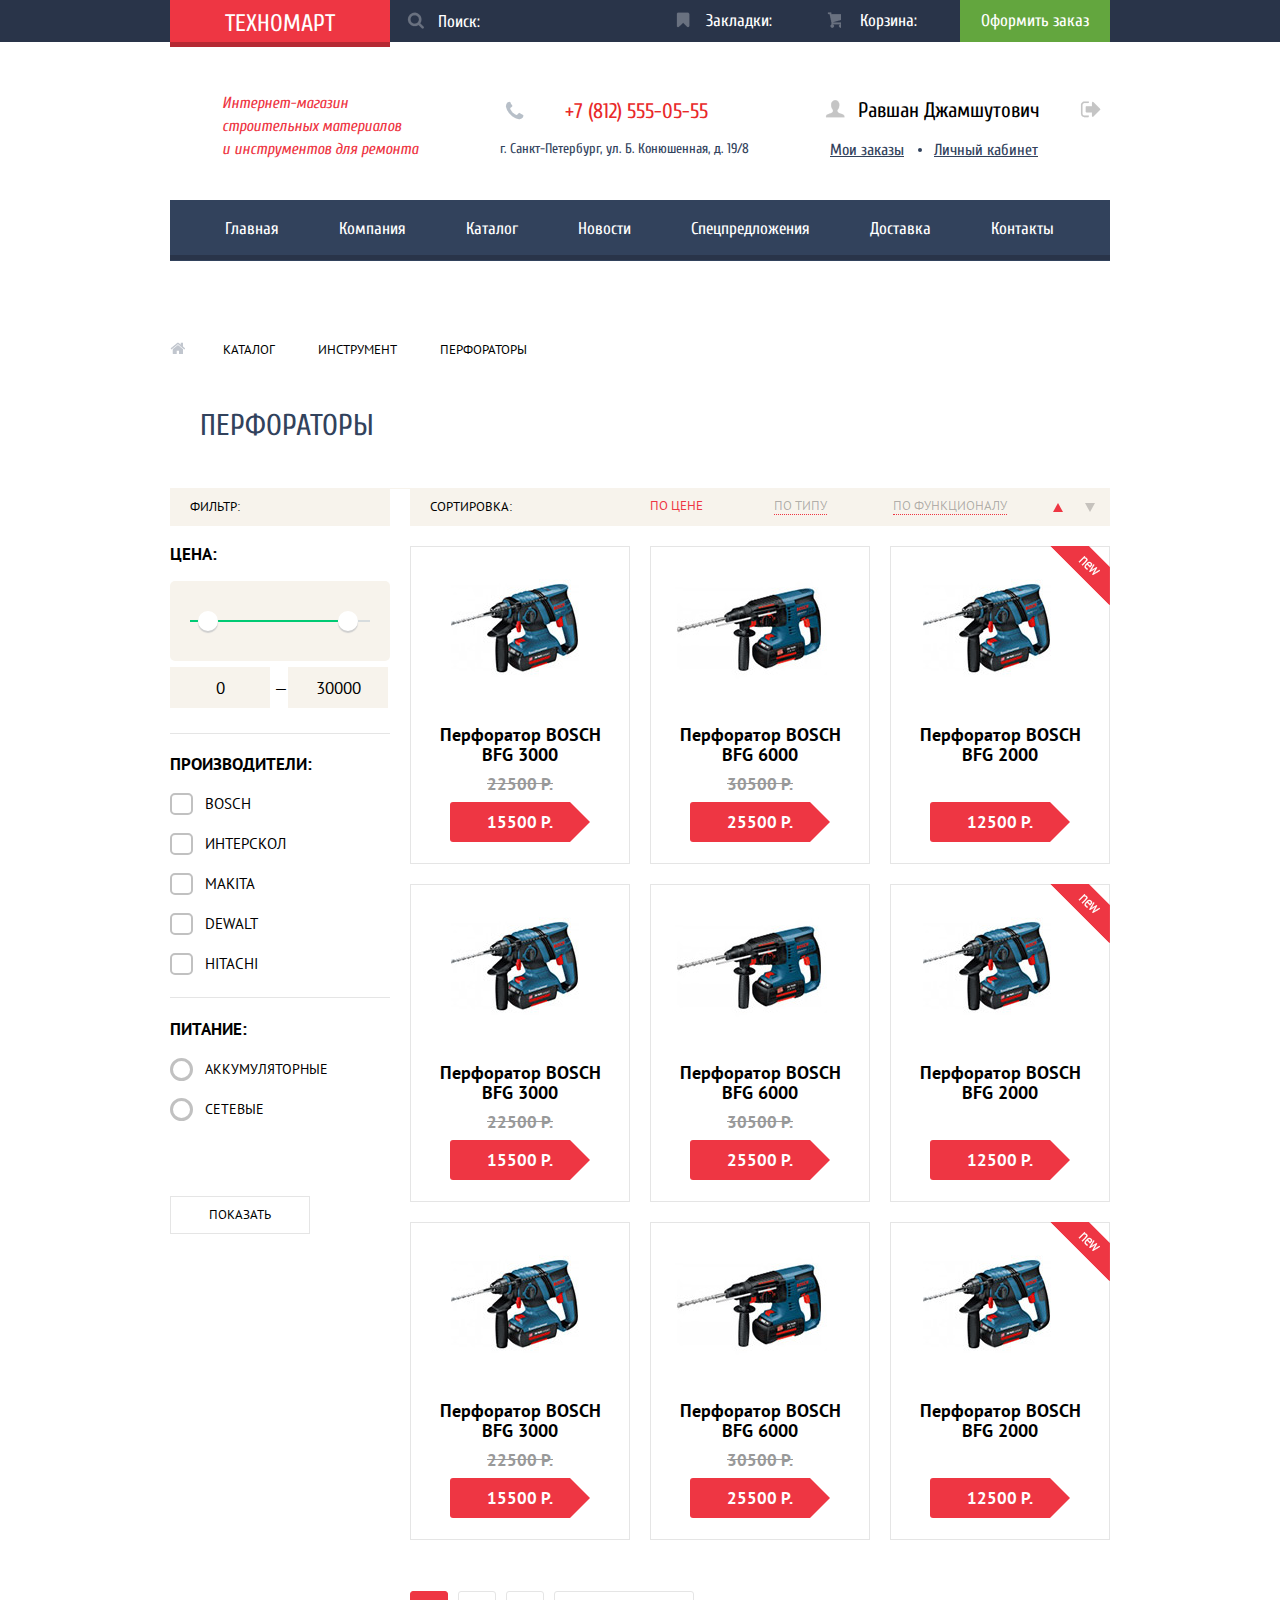
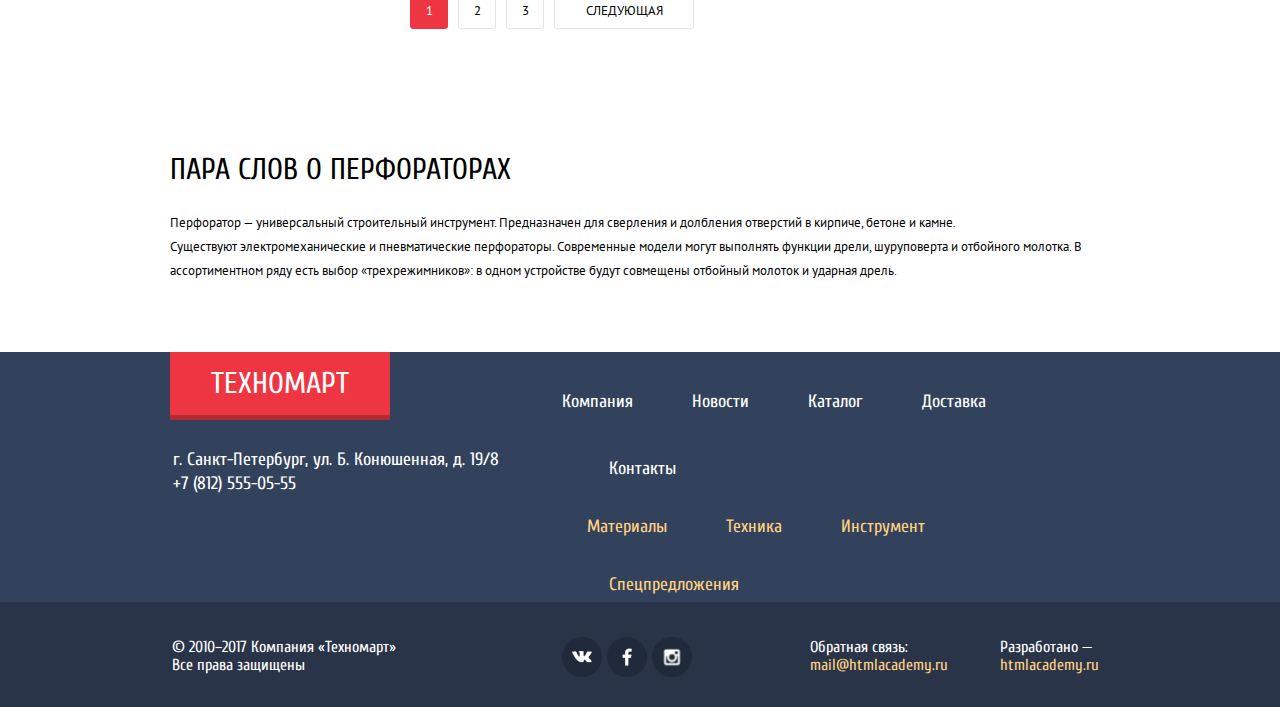
==== commit d9f512b8: "Закончил верстку основного" ====
--- a/catalog.html
+++ b/catalog.html
@@ -5,7 +5,7 @@
 	  <title>Техномарт</title>
 	  <link href="https://fonts.googleapis.com/css?family=Cuprum:400,400i,700|PT+Sans:400,400i,700&amp;subset=cyrillic" rel="stylesheet">
 	  <link rel="stylesheet" href="css/normalize.css">
-	  <link rel="stylesheet" href="css/style1.css">
+	  <link rel="stylesheet" href="css/style.css">
 	</head>
 	<body>
 	<!--Начало шапки сайта-->
@@ -85,7 +85,7 @@
 				<!--Меню навигации "Хлебные крошки"-->
 				<nav class="breadcrumbs">
 					<ul>
-						<li><a href="#" class="home">Home</a></li>
+						<li><a href="index.html" class="home">Home</a></li>
 						<li><a href="#">Каталог</a></li>
 						<li><a href="#">Инструмент</a></li>
 						<li>Перфораторы</li>
@@ -107,25 +107,35 @@
 				<!--Сайдбар с фильтром каталога-->
 				<section class="catalog-sidebar left">
 					<form action="https://echo.htmlacademy.ru" class="form-filter">
-						<section class="prise-slide">
-							<h3>Цена</h3>
-							<input type="range" min="0" max="30000" step="1">
+						<span class="price">Цена:</span>
+						<section class="range-filters">
+							<div class="range-controls">
+								<div class="scale">
+									<div style="width:82%" class="bar"></div>
+								</div>
+								<div class="toggle min-toggle"></div>
+								<div class="toggle max-toggle"></div>
+							</div>
+							<div class="price-controls">
+								<label><input type="text" class="min-price" value="0"> &mdash;  </label>
+								<label><input type="text" class="max-price" value="30000"></label>
+							</div>
 						</section>
 						<section class="selection-brand">
-							<h3>Производители:</h3>
+							<span>Производители:</span>
 							<ul>
-								<li><label><input type="checkbox" name="bosch">Bosch</label></li>
-								<li><label><input type="checkbox" name="interscol">Интерскол</label></li>
-								<li><label><input type="checkbox" name="makita">Makita</label></li>
-								<li><label><input type="checkbox" name="dewalt">Dewalt</label></li>
-								<li><label><input type="checkbox" name="hitachi">Hitachi</label></li>
+								<li><label><input type="checkbox" name="bosch"><span class="checkbox-indicator"></span>Bosch</label></li>
+								<li><label><input type="checkbox" name="interscol"><span class="checkbox-indicator"></span>Интерскол</label></li>
+								<li><label><input type="checkbox" name="makita"><span class="checkbox-indicator"></span>Makita</label></li>
+								<li><label><input type="checkbox" name="dewalt"><span class="checkbox-indicator"></span>Dewalt</label></li>
+								<li><label><input type="checkbox" name="hitachi"><span class="checkbox-indicator"></span>Hitachi</label></li>
 							</ul>
 						</section>
 						<section class="selection-power">
-							<h3>Питание:</h3>
+							<span>Питание:</span>
 							<ul>
-							<li><label><input type="radio" name="power">Аккумуляторные</label></li>
-							<li><label><input type="radio" name="power">Сетевые</label></li>
+							<li><label><input type="radio" name="power"><span class="radio-indicator"></span>Аккумуляторные</label></li>
+							<li><label><input type="radio" name="power"><span class="radio-indicator"></span>Сетевые</label></li>
 							</ul>
 						</section>
 						<button type="submit">Показать</button>
@@ -266,10 +276,10 @@
 				<!--Пагинация каталога-->
 				<section class="catalog-pagination">
 						<ul>
-							<li><a href="#">1</a></li>
+							<li><a href="#" class="active">1</a></li>
 							<li><a href="#">2</a></li>
 							<li><a href="#">3</a></li>
-							<li><a href="#">Следующая</a></li>
+							<li><a href="#" class="next-page">Следующая</a></li>
 						</ul>
 				</section>
 				<section class="list-description left">
@@ -280,10 +290,16 @@
 			</div>
 			<!--Модальное окно: Товар добавлен в корзину-->
 			<section class="items-in-cart">
+				<div class="wrap">
 				<a href="#" class="btn-close">close</a>
 				<p>Товар добавлен в корзину!</p>
-				<a href="#">Оформить заказ</a>
-				<a href="#">Продолжить покупки</a>
+				</div>
+				<div class="cart-control">
+					<div class="wrap-control">
+					<a href="#" class="order">Оформить заказ</a>
+					<a href="#" class="shoping">Продолжить покупки</a>
+					</div>
+				</div>
 			</section>
 		</main>
 		<!--Конец основного блока-->
--- a/css/style.css
+++ b/css/style.css
@@ -0,0 +1,2823 @@
+body {
+  min-width: 960px;
+
+   font: 13px/18px "PT Sans", "Arial", sans-serif;
+
+  color: #000;
+
+  background: #fff url("../img/body-bg.png");
+}
+
+body h2 {
+  margin-left: 30px;
+
+  font: 30px/30px "Cuprum", "Arial", sans-serif;
+  text-transform: uppercase;
+
+  color: #32425c;
+}
+
+* {
+  -webkit-box-sizing: border-box;
+     -moz-box-sizing: border-box;
+       -o-box-sizing: border-box;
+         -box-sizing: border-box;
+}
+
+/*===================================================
+              Спрайты-иконки
+=====================================================*/
+
+.sprite {
+    background-image: url(../img/sprite.png);
+    background-repeat: no-repeat;
+    display: block;
+}
+
+.sprite-icon-basket {
+    width: 17px;
+    height: 16px;
+    background-position: -10px -10px;
+}
+
+.sprite-icon-bookmark {
+    width: 14px;
+    height: 16px;
+    background-position: -10px -46px;
+}
+
+.sprite-icon-fb {
+    width: 10px;
+    height: 18px;
+    background-position: -10px -82px;
+}
+
+.sprite-icon-home {
+    width: 15px;
+    height: 12px;
+    background-position: -10px -120px;
+}
+
+.sprite-icon-inst {
+    width: 17px;
+    height: 17px;
+    background-position: -10px -152px;
+}
+
+.sprite-icon-login {
+    width: 20px;
+    height: 17px;
+    background-position: -10px -189px;
+}
+
+.sprite-icon-login-blue {
+    width: 20px;
+    height: 17px;
+    background-position: -10px -226px;
+}
+
+.sprite-icon-logout {
+    width: 21px;
+    height: 17px;
+    background-position: -10px -263px;
+}
+
+.sprite-icon-logout-blue {
+    width: 21px;
+    height: 17px;
+    background-position: -10px -300px;
+}
+
+.sprite-icon-search {
+    width: 17px;
+    height: 17px;
+    background-position: -10px -337px;
+}
+
+.sprite-icon-search-red {
+    width: 17px;
+    height: 17px;
+    background-position: -10px -374px;
+}
+
+.sprite-icon-tel {
+    width: 19px;
+    height: 19px;
+    background-position: -10px -411px;
+}
+
+.sprite-icon-user {
+    width: 20px;
+    height: 18px;
+    background-position: -10px -450px;
+}
+
+.sprite-icon-user-blue {
+    width: 20px;
+    height: 18px;
+    background-position: -10px -488px;
+}
+
+.sprite-icon-vk {
+    width: 20px;
+    height: 12px;
+    background-position: -10px -526px;
+}
+
+/*===================================================
+      Стили флоато, распорки, контейнера и кнопки
+=====================================================*/
+
+.left {
+	float: left;
+}
+
+.right {
+	float: right;
+}
+
+.clearfix::after {
+  content: "";
+
+  display: table;
+  clear: both;
+}
+
+.container {
+  width: 940px;
+  margin: 0 auto;
+}
+
+.btn {
+  display: inline-block;
+
+  height: 38px;
+
+  padding: 10px;
+
+  font: 14px/18px "Cuprum", Arial, sans-serif;
+  text-decoration: none;
+  text-align: center;
+  text-transform: uppercase;
+
+  background-color: #ee3643;
+
+  color: #fff;
+
+  border-radius: 3px;
+}
+
+ a.btn:hover {
+  background-color: #ca2c37;
+}
+
+ a.btn:active {
+  background-color: #ba2732;
+}
+
+/*===================================================
+              Стили шапки сайта
+=====================================================*/
+
+.main-header {
+	margin-bottom: 80px;
+}
+                /*Верхняя блок шапки*/
+.main-header-top {
+	min-height: 42px;
+
+	color: #fff;
+
+	background: #293449 url("../img/header-top-bg.png");
+}
+
+.header-logo {
+  color: #fff;
+
+  background-color: #ee3643;
+}
+
+.header-logo a {
+  display: block;
+  width: 220px;
+  height: 42px;
+
+  padding: 12px 0;
+
+  font: 24px/24px "Cuprum", "Arial", sans-serif;
+  text-align: center;
+  text-transform: uppercase;
+  text-decoration: none;
+  box-shadow: 0 5px 0 0 #b52933;
+  
+  color: #fff;  
+}
+
+.header-logo a:hover {
+  background-color: #ca2c37;
+  box-shadow: 0 5px 0 0 #9a212a;
+}
+
+.header-logo a:active {
+  background-color: #ba2732;
+  box-shadow: 0 5px 0 0 #8e1e26;
+}
+                  /*Поле поиска*/
+.header-search {
+  position: relative;
+
+  width: 270px;
+  height: 42px;
+
+  color: #fff;
+  
+  outline:none;
+  background-color: #293449;
+}
+
+.header-search input {
+  display: inline-block;
+  width: 270px;
+  height: 42px;
+  margin: 0;
+  padding-left: 48px;
+  border: none;
+
+  font: 17px/18px "Cuprum", "Arial", sans-serif;
+  color: #fff;
+  
+  background-color: transparent;
+}
+
+.header-search input[type="search"]::-webkit-input-placeholder {
+    color: #fff;
+} 
+
+.header-search input[type="search"]::-moz-placeholder {
+    color: #fff;
+}
+
+.header-search button {
+  position: absolute;
+  
+  width: 49px;
+  height: 42px;
+
+  margin: 0;
+  padding: 0;
+  border: none;
+
+  font-size: 0;
+  vertical-align: top;
+  line-height: 0;
+
+  background-color: transparent;
+}
+
+.header-search button::after {
+  content:"";
+
+  position: absolute;
+  top:12px;
+  left: 17px;
+
+  width: 17px;
+  height: 17px;
+
+  background-image: url(../img/sprite.png);
+  background-repeat: no-repeat;
+  background-position: -10px -337px;
+  opacity: 0.3;
+}
+
+.header-search:hover {
+  background-color: #212a3a;
+}
+
+
+.header-search:hover button::after {
+  background-color: transparent;
+
+  opacity: 1;
+
+}
+
+.header-search input[type="search"]:focus::-webkit-input-placeholder {
+    color: transparent;
+} 
+
+.header-search input[type="search"]:focus-moz-placeholder {
+    color: transparent;
+}
+
+.header-search input:focus {
+  color: #000;
+  background: #fff;
+}
+
+.header-search input:focus ~ button::after {
+  background-position: -10px -374px;
+}
+                /*Пользовательский блок*/
+.userblock {
+  min-height: 42px;
+  width: 450px;
+}
+
+.userblock ul {
+  margin: 0;
+  padding: 0;
+
+  font-size: 0;
+}
+
+.userblock li {
+  display: inline-block;
+
+  width: 150px;
+    
+  vertical-align: top;
+}
+
+.userblock a {
+  position: relative;
+
+  display: block;
+  
+  padding: 12px 0;
+  padding-left: 17px;
+  padding-right: 10px;
+
+  text-align: center;
+  text-decoration: none;
+  font: 17px/18px "Cuprum", "Arial", sans-serif;
+  color: #fff;
+}
+
+.userblock li:first-child a::before {
+  content:"";
+
+  position: absolute;
+  top: 12px;
+  left: 16px;
+
+  width: 17px;
+  height: 16px;
+
+  background-image: url(../img/sprite.png);
+  background-repeat: no-repeat;
+  background-position: -10px -46px;
+  opacity: 0.3;
+}
+
+.userblock li:first-child:hover a {
+  background-color: #212a3a;
+}
+
+.userblock li:first-child:hover a::before {
+  opacity: 1;
+}
+
+.userblock li:first-child:active a {
+  background-color: #161d29;
+
+  color: #8b8e94;
+}
+
+.userblock li:first-child:active a::before {
+  opacity: 0.5;
+}
+
+.userblock li:first-child+li a::before {
+  content:"";
+
+  position: absolute;
+  top: 12px;
+  left: 17px;
+
+  width: 14px;
+  height: 16px;
+
+  background-image: url(../img/sprite.png);
+  background-repeat: no-repeat;
+  background-position: -10px -10px;
+  opacity: 0.3;
+}
+
+.userblock li:first-child+li:hover a {
+  background-color: #212a3a;
+}
+
+.userblock li:first-child+li:hover a::before {
+ opacity: 1;
+}
+
+.userblock li:first-child+li:active a {
+  background-color: #161d29;
+
+  color: #8b8e94;
+}
+
+.userblock li:first-child+li:active a::before {
+  opacity: 0.5;
+}
+
+.userblock li:last-child a {
+  padding-left: 20px;
+  padding-right: 20px;
+
+  background-color: #63a63e;
+}
+
+.userblock li:last-child a:hover {
+  color: #fff;
+
+  background-color: #5fbb2d;
+}
+
+.userblock li:last-child a:active {
+  color: #b7c9af;
+
+  background-color: #518534;
+}
+/*===================================================
+              Стили средней части шапки сайта
+=====================================================*/
+
+.main-header-middle {
+  min-height: 158px;
+
+  background: #fff url(../img/header-middle-bg.png);
+
+  color: #000;
+}
+                /*Блок описания сайта*/
+.site-description {
+  width: 300px;
+
+  padding-top: 50px;
+  padding-left: 52px;
+  margin-right: 20px;
+
+  font: italic 16px/23px "Cuprum", "Arial", sans-serif;
+
+  color: #ee3643;
+}
+                  /*Блок контакты*/
+.contacts {
+  width: 300px;
+
+  font: 14px/24px "Cuprum", "Arial", sans-serif;
+
+  color: #32425c;
+
+  margin-right: 20px;
+}
+
+.contacts-tel {
+  position: relative;
+
+  padding-top: 59px;
+  padding-left: 75px;
+
+  font: 21px/21px "Cuprum", "Arial", sans-serif;
+
+  color: #e9292a;
+}
+
+.contacts-tel::before {
+  content:"";
+
+  position: absolute;
+  top: 59px;
+  left: 15px;
+
+  width: 19px;
+  height: 19px;
+  
+
+  background-image: url(../img/sprite.png);
+  background-repeat: no-repeat;
+  background-position: -10px -411px;
+  
+}
+
+.contacts-adress {
+  padding-left: 10px;
+  padding-top: 15px;
+}
+        /*Блок регистрации и авторизации пользователя*/
+.user-autorization {
+  width: 300px;
+  min-height: 119px;
+
+  font-size: 0;
+}
+
+.user-autorization a {
+  position: relative;
+
+  display: inline-block;
+
+  width: 150px;
+  height: 41px;
+
+  padding-left: 15px;
+  padding: 10px;
+  margin-top: 48px;
+
+  font: 21px/21px "Cuprum", "Arial", sans-serif;
+  text-decoration: none;
+
+  color: #000;
+}
+
+.user-autorization a:hover {
+  color: #ee3643;
+}
+
+.user-autorization a:active {
+  color: #000;
+  opacity: 0.3;
+}
+
+.user-autorization a:last-child {
+  padding-left: 25px;
+  padding-right: 20px;
+  
+}
+
+.user-autorization a:first-child {
+  padding-left: 67px;
+}
+
+.user-autorization a:first-child::before {
+  content:"";
+
+  position: absolute;
+  top: 11px;
+  left: 33px;
+
+  width: 20px;
+  height: 17px;
+
+  background-image: url(../img/sprite.png);
+  background-repeat: no-repeat;
+  background-position: -10px -189px;
+}
+
+.user-autorization a:first-child:hover::before {
+  background-position: -10px -226px;
+}
+/*Пользовательский блок и вход в личный кабинет*/
+.user-login {
+  width: 300px;
+  
+  padding-top: 48px;
+
+  font-size: 0;
+
+  background-color: #fff;
+
+  color: #000;
+}
+
+.user-login a {
+  font: 16px/18px "Cuprum", "Arial", sans-serif;
+  vertical-align: top;
+
+  color: #32425c;
+}
+                /*Стилизация Равшана*/
+.user-login a.name {
+  position: relative;
+
+  display: inline-block;
+  width: 240px;
+  height: 41px;
+  
+  padding:10px;
+  padding-left: 48px;
+  padding-right: 0;
+  
+  font: 21px/21px "Cuprum", "Arial", sans-serif;
+  text-decoration: none;
+
+  color: #000;
+}
+
+.user-login a.name:active {
+  color: rgba(0, 0, 0, 0.3);
+}
+
+.user-login a.name::before {
+  content: "";
+
+  position: absolute;
+  top: 10px;
+  left: 15px;
+
+  width: 20px;
+  height: 18px;
+
+  background-image: url(../img/sprite.png);
+  background-repeat: no-repeat;
+  background-position: -10px -450px;
+}
+
+.user-login a.name:hover::before {
+  background-position: -10px -488px;
+}
+
+.user-login a.name:active::before {
+  background-position: -10px -450px;
+}
+
+            /*Стилизация кнопки logout*/
+.user-login a.exit {
+  position: relative;
+
+  display: inline-block;
+  width: 60px;
+  height: 41px;
+
+  padding: 10px;
+  
+  font-size: 0;
+  text-indent: -1000px;
+}
+
+.user-login a.exit::before {
+  content: "";
+
+  position: absolute;
+  top: 11px;
+  left: 30px;
+
+  width: 21px;
+  height: 17px;
+
+  background-image: url(../img/sprite.png);
+  background-repeat: no-repeat;
+  background-position: -10px -263px;
+}
+
+.user-login a.exit:hover::before {
+  background-position: -10px -300px;
+}
+
+.user-login a.exit:active::before {
+  background-position: -10px -263px;
+}
+
+.personal-area-login {
+   padding-top: 10px;
+}
+
+                /*Кнопка Мои заказы*/
+.personal-area-login a.my-order {
+  display: inline-block;
+
+  margin-left: 20px;
+  
+  vertical-align: bottom;
+
+  color: #32425c;
+}
+
+.personal-area-login a.my-order:hover {
+  color: #ee3643;
+}
+
+.personal-area-login a.my-order:active {
+  color: rgba(50, 66, 92, 0.3);
+}
+                /*Кнопка Личный кабинет*/
+.personal-area-login a.personal-area {
+  position: relative;
+
+  display: inline-block;
+
+  margin-left: 30px;
+
+  vertical-align: bottom;
+
+  color: #32425c;
+}
+    /*Декоративный элемент: кружок в шапке*/
+.personal-area-login a.personal-area::before {
+  content: "";
+
+  position: absolute;
+  top: 7px;
+  left: -16px;
+
+  width: 4px;
+  height: 4px;
+
+  border-radius: 50%;
+
+  background-color: #32425c;
+}
+
+.personal-area-login a.personal-area:hover {
+  color: #ee3643;
+}
+
+.personal-area-login a.personal-area:active {
+  color: rgba(50, 66, 92, 0.3);
+}
+
+/*===================================================
+              Стили меню шапки сайта
+=====================================================*/
+
+.main-header-bottom {
+  min-height: 60px;
+
+  background: #32425c url(../img/header-bottom-bg.png);
+  
+  color: #fff;    
+}
+
+.main-header-bottom ul {
+  margin: 0;
+  padding: 0;
+
+  font-size: 0;
+}
+
+.main-menu ul {
+  padding: 0 25px;
+}
+
+.main-header-bottom li {
+  display: inline-block;
+
+  list-style:none;
+}
+
+.main-header-bottom a {
+  display: block;
+
+  padding: 20px 30px;
+  padding-bottom: 24px;
+
+  font: 17px/17px "Cuprum", "Arial", sans-serif;
+  text-decoration: none;
+
+  color: #fff;
+}
+
+.main-header-bottom a:hover {
+  background-color: #293449;
+
+  color: #fff;
+}
+
+.main-header-bottom a:active {
+  background-color: #1d2739;
+
+  color: #93969c;
+}
+
+/*===================================================
+              Промоблок сайта - слайдер
+=====================================================*/
+                  
+.main-promoblock {
+  position: relative;
+
+  border-top: 1px solid #fff;
+  padding-top: 38px;
+  margin-bottom: 55px;
+}
+
+.main-promoblock::after {
+  content: "";
+
+  display: table;
+  clear: both;
+}
+
+.promoblock-item {
+  position: relative;
+
+  float: left;
+
+  width: 300px;
+  height: 123px;
+
+  margin-right: 20px;
+  margin-bottom: 20px;
+}
+
+.promoblock-item:nth-child(1) {
+  background: #f6b22d url(../img/promo-pail.png);
+  background-repeat: no-repeat;
+  background-position: 213px 31px;
+}
+                  /*Флажок "Новый"*/
+.promoblock-item .flag {
+  position: absolute;
+  top: 0px;
+  right: 0px;
+
+  width: 60px;
+  height: 60px;
+
+  text-indent: -1000px;
+
+  overflow: hidden;
+   z-index: 20;
+}
+.promoblock-item .flag-new {
+  background:url("../img/promo-flag-new.png") no-repeat 0 0;
+}
+            /*Стили картинок слайдера*/
+.promoblock-item:nth-child(2) {
+  background: #4aafde url(../img/promo-screwdriver.png);
+  background-repeat: no-repeat;
+  background-position: 196px 33px;
+}
+
+.promoblock-item:nth-child(3) {
+  margin-right: 0;
+
+  background: #cc79d1 url(../img/promo-tractor.png);
+  background-repeat: no-repeat;
+  background-position: 190px 30px;
+}
+
+.promoblock-item:nth-child(5) {
+  margin-right: 0;
+
+  background: #85d179 url(../img/promo-chip-basket.png);
+  background-repeat: no-repeat;
+  background-position: 196px 26px;
+}
+
+.promoblock-item:nth-child(6) {
+  margin-right: 0;
+  margin-bottom: 0;
+
+  background: #f6b22d url(../img/promo-car.png);
+  background-repeat: no-repeat;
+  background-position: 190px 31px;
+}
+
+.promoblock-item-big {
+  width: 620px;
+  height: 266px;
+
+  margin-bottom: 0;
+}
+
+.promoblock-item span {
+  position: absolute;
+  top: 21px;
+  left: 23px;
+
+  font: bold 24px/30px "Cuprum", Arial, sans-serif;
+
+  color: #fff;
+}
+          /*Стили кнопок на картинках слайдера*/
+.promoblock-item a {
+  position: absolute;
+  top: 63px;
+  left: 25px;
+
+  width: 135px;
+  height: 38px;
+
+  padding: 10px 0;
+
+  font: 14px/18px "Cuprum", Arial, sans-serif;
+  text-decoration: none;
+  text-align: center;
+  text-transform: uppercase;
+
+  background-color: rgba(0, 0, 0, 0.1);
+  
+  color: #fff;
+
+  border-radius: 3px;
+}
+
+.promoblock-item a:hover {
+  background-color: rgba(0, 0, 0, 0.2);
+}
+
+.promoblock-item a:active {
+  background-color: rgba(0, 0, 0, 0.3);
+}
+        /*Стили для кнопок переключения слайдера */
+.promoblock-control a {
+  position: absolute;
+  top: 388px;
+  left: 26px;
+
+  width: 196px;
+  
+  text-decoration: none;
+  text-align: center;
+  text-transform: uppercase;
+}
+
+.promoblock-control button {
+  border: none;
+
+  background: none;
+}
+
+.promoblock-control button.galery-prev {
+  position: absolute;
+  top: 294px;
+  left: 20px;
+}
+
+.promoblock-control button.galery-next {
+  position: absolute;
+  top: 294px;
+  left: 573px;
+}
+
+/*===================================================
+              Блок - Популярные товары
+=====================================================*/
+
+.products-pop {
+  min-height: 427px;
+
+  background-color: #fff;
+
+  color: #000;   
+}
+
+.products-header {
+  height: 89px;
+
+  margin-bottom: 20px;
+
+  background: #f7f3ec;
+}
+
+.products-header h2 {
+  width: 400px;
+
+  padding: 0;
+  margin: 0;
+  margin-left: 29px;
+  margin-top: 29px; 
+  
+  font: 30px/30px "Cuprum", "Arial", sans-serif;
+  text-transform: uppercase;
+
+  color: #32425c;
+}
+
+.products-header a {
+  display: block;
+
+  width: 253px;
+
+  margin-right: 24px;
+  margin-top: 24px;
+}
+
+/*===================================================
+              Блок - Карточка товара
+=====================================================*/
+
+.products-item {
+  position: relative;
+
+  float: left;
+
+  width: 220px;
+  height: 318px;
+
+  margin-right: 20px;
+  margin-bottom: 20px;
+  border: 1px solid #e5e5e5;
+
+  font: bold 18px/20px "PT Sans", "Arial", sans-serif;
+  text-align: center;
+}
+                      /*Флажок"Новый"*/
+.products-item .flag {
+  position: absolute;
+  top: -1px;
+  right: -1px;
+
+  width: 60px;
+  height: 60px;
+
+  text-indent: -1000px;
+
+  overflow: hidden;
+   z-index: 20;
+}
+.products-item .flag-new {
+  background: url("../img/promo-flag-new.png") no-repeat 0 0;
+}
+
+.products-pop .products-item:last-child {
+  margin-right: 0;
+}
+
+.products-item:hover {
+  display: block;
+  box-shadow: 0 10px 25px rgba(41, 52, 73, 0.5);
+}
+
+.products-item .product-action {
+  position: absolute;
+  top: 0;
+  left: 0;
+
+  width: 218px;
+  height: 168px;
+
+  padding: 40px 0;
+  background-color: #fff;
+  z-index: 10;
+}
+          /*Кнопки "Купить и "В закладки"*/
+.products-item .product-action .buy,
+.products-item .product-action .to-bookmarks {
+  position: relative;
+  display: block;
+  width: 129px;
+
+  margin: 0 auto;
+  margin-bottom: 7px;
+  padding: 7px 0;
+
+  border:3px solid #63a63e;
+  border-bottom-color: #367315;
+
+  background-color: #63a63e;
+
+  color: #fff;
+  font: normal 14px/18px "Cuprum","Arial", sans-serif;
+  text-decoration: none;
+  text-transform: uppercase; 
+
+  border-radius: 3px;
+}
+
+.product-action .buy:hover  {
+  background-color: #5fbb2d;
+
+  border-color: #5fbb2d;
+  border-bottom-color: #367315;
+}
+
+.product-action .buy:active  {
+  background-color: #518534;
+
+  border-color: #518534;
+}
+
+.products-item .product-action .buy::before {
+  content:"";
+
+  position: absolute;
+  top: 6px;
+  left: 8px;
+
+  width: 17px;
+  height: 16px;
+
+  background-image: url(../img/sprite.png);
+  background-repeat: no-repeat;
+  background-position: -10px -10px;
+
+  opacity: 0.3;
+}
+
+.products-item .product-action .buy:hover::before {
+  opacity: 1;
+}
+
+.products-item .product-action .to-bookmarks {
+  color: #32425c;
+
+  background: #fff;
+
+  border-bottom-color: #63a63e;
+}
+
+.product-action .to-bookmarks:hover {
+  border-color: #32425c;
+}
+
+.product-action .to-bookmarks:active {
+  opacity: 0.3;
+}
+
+.products-item .product-action {
+    display: none;
+}
+.products-item:hover .product-action {
+    display: block;
+}
+
+.products-item-img {
+    width: 218px;
+    height: 168px;
+}
+
+.products-item-img img {
+    max-width: 100%;
+}
+
+.products-item-title {
+    min-height: 40px;
+    padding: 0 25px;
+    
+    margin-top: 10px;
+    margin-bottom: 8px;    
+}
+
+.products-item-title h3 {
+  margin: 0;
+  padding: 0;
+  
+  font: bold 18px/20px "PT Sans", "Arial", sans-serif;
+}
+      /*Стили старой и новой цены на карточке товара*/
+.products-item .old-price {
+    min-height: 20px;
+
+    margin-top: 9px;
+    margin-bottom: 10px;
+
+    font: bold 17px/20px "PT Sans", "Arial", sans-serif;
+
+    color: #999;
+
+    text-decoration: line-through;
+}
+
+.products-item .new-price {
+  position:relative;
+
+  width: 140px;
+
+  margin: 0 auto;
+  margin-top: -2px;
+  padding: 10px 30px;
+
+  font: bold 17px/20px "PT Sans", "Arial", sans-serif;
+
+  color: #fff;
+
+  background: #ee3643;
+  border-radius: 3px;
+}
+
+.products-item .new-price:after {
+    content: "";
+
+    position: absolute;
+    top: 0;
+    right: -20px;
+
+    width: 0;
+    height: 0;
+
+    border: 20px solid #fff;
+    border-left-color: #ee3643;
+}
+
+/*===================================================
+              Блок - Популярные производители
+=====================================================*/
+
+.popular-brand {
+  margin-bottom: 111px;
+}
+
+.brand-header {
+  height: 89px;
+
+  margin-bottom: 20px;
+
+  background: #f7f3ec;
+}
+
+.brand-header h2 {
+  width: 400px;
+
+  padding: 0;
+  margin: 0;
+  margin-left: 25px;
+  margin-top: 30px; 
+  
+  font: 30px/30px "Cuprum", "Arial", sans-serif;
+  text-transform: uppercase;
+
+  color: #32425c;
+}
+
+.brand-header a {
+  display: block;
+
+  width: 253px;
+
+  margin-right: 24px;
+  margin-top: 25px;
+}
+
+.popular-brand ul {
+  padding: 0;
+  margin: 0;
+
+  font-size: 0;
+  list-style: none;
+}
+
+.popular-brand li {
+  display: inline-block;
+
+  padding: 0;
+  margin: 0;
+  margin-right: 20px;
+  margin-bottom: 20px;
+
+  border: 1px solid #e7e7e7;
+
+  font-size: 0;
+  vertical-align: top;
+}
+
+.popular-brand li:nth-child(4n) {
+  margin-right: 0;
+} 
+
+
+.popular-brand li:hover {
+  box-shadow: 0 10px 25px rgba(41, 52, 73, 0.5);  
+}
+
+.popular-brand li:active {
+  box-shadow: 0 4px 10px rgba(41, 52, 73, 0.5);
+  
+}
+
+.popular-brand li:active img {
+  opacity: 0.3;  
+}
+
+/*===================================================
+              Блок - Сервисы
+=====================================================*/
+
+.main-services {
+  margin-bottom: 155px;
+
+  font: 13px/24px "PT Sans", "Arial", sans-serif;
+
+  background-color: #fff;
+
+  color: #000;
+}
+
+.services-slogan {
+  margin-bottom: 68px;
+}
+
+.services-slogan h2 {
+
+  padding: 0;
+  margin: 26px 0;
+
+  font: 30px/30px "Cuprum", "Arial", sans-serif;
+  text-transform: uppercase;
+  color: #000;
+}
+
+/*===================================================
+              Блок Сервисы-Галерея
+=====================================================*/
+
+.services-galery ul {
+  position: relative;
+
+  padding: 0;
+  margin: 0;
+  margin-right: 81px;
+  
+  list-style:none;
+
+  background-color: #32425c;
+
+  color: #fff;
+}
+
+.services-galery ul::after {
+  content:"";
+
+  position: absolute;
+
+  top: -45px;
+  left: 230px;
+
+
+  width:  10px;
+  height: 272px;
+
+  background: url("../img/service-slider-septum.png");
+  background-repeat: no-repeat;
+  opacity: 0.25;  
+}
+
+.services-galery a {
+  display: block;
+
+  width: 240px;
+  height: 61px;
+
+  padding: 13px 0;
+  padding-left: 22px;
+  
+  border-top: 1px solid #405069;
+  border-bottom: 1px solid #293449;
+
+  font: bold 21px/30px "Cuprum", "Arial", sans-serif;
+  text-decoration: none;
+
+  color: #fff;
+}
+
+.services-galery a.action {
+  background-color: #fff;
+
+  color: #32425c;
+  border-top-color: #fff;
+  border-bottom-color: #fff;
+}
+
+.services-galery a:hover {
+  background-color: #293449;
+}
+
+.services-galery a.action:hover {
+  background-color: #fff;
+}
+
+.galery-content {
+  position: relative;  
+}
+
+.galery-content h3 {
+  margin-top: 0;
+  margin-bottom: 25px;
+
+  font: 36px/36px "Cuprum", "Arial", sans-serif;
+  text-transform: uppercase;
+
+  color: #32425c;
+}
+
+.credit,
+.guarantee {
+  display: none;
+}
+      /*Стили сервисов:; Доставка, Гарантия, Кредит*/
+.galery-content .delivery::after {
+  content:"";
+
+  position: absolute;
+  top: 25px;
+  left: 150px;
+
+  width: 468px;
+  height: 261px;
+
+  background: url("../img/service-delivery.png");
+  background-repeat: no-repeat;
+}
+
+.galery-content .guarantee::after {
+  content:"";
+
+  position: absolute;
+  top: 2px;
+  left: 238px;
+
+  width: 389px;
+  height: 283px;
+
+  background: url("../img/service-guarantee.png");
+  background-repeat: no-repeat;
+}
+
+.galery-content .credit::after {
+  content:"";
+
+  position: absolute;
+  top: 0px;
+  left: 180px;
+
+  width: 465px;
+  height: 285px;
+
+  background: url("../img/service-credit.png");
+  background-repeat: no-repeat;
+}
+
+.galery-content .credit a.btn {
+  display: inline-block;
+
+  width: 194px;
+  
+  height: 38px;
+
+  padding: 10px;
+  margin-top: 12px;
+
+  border: none;
+
+  font: 14px/18px "Cuprum", Arial, sans-serif;
+  text-decoration: none;
+  text-align: center;
+  text-transform: uppercase;
+
+  background-color: #ee3643;
+
+  color: #fff;
+
+  border-radius: 3px;
+}
+
+ .galery-content .credit a.btn:hover {
+  background-color: #ca2c37;
+}
+
+ .galery-content .credit a.btn:active {
+  background-color: #ba2732;
+}  
+
+/*===================================================
+       Блок описания и местоположения компании
+=====================================================*/
+
+.description-geolocation {
+  padding-bottom: 30px;
+
+  background-color: #fff;
+
+  color: #000;
+}
+
+.description-geolocation h2 {
+  margin-bottom: 27px;
+  margin-left: 0;
+
+  font: 30px/30px "Cuprum", "Arial", sans-serif;
+  text-transform: uppercase;
+
+  color: #000;
+}
+
+.description-geolocation p {
+  padding: 0;
+  margin: 0;
+
+  font: 13px/24px "PT Sans", "Arial", sans-serif;
+
+  margin-bottom: 24px;
+}
+
+.description-company ul {
+  margin: 0;
+  margin: -3px;
+  margin-bottom: 36px;
+  padding: 0;
+
+  list-style: none;
+}
+
+.description-company li {
+   position: relative;
+   display: block;
+
+  padding-left: 40px;
+  margin-bottom: 20px;
+
+  font: 18px/20px "Cuprum", "Arial", sans-serif;
+}
+
+.description-company li::before {
+  content:"";
+
+  position: absolute;
+
+  top: 9px;
+  left: 3px;
+
+  width: 25px;
+  height: 2px;
+
+  background-color: #fb565a;
+  background-repeat: no-repeat;
+}
+
+.description-company .btn {
+  width: 220px;
+}
+
+.geolocation-company p {
+  margin-bottom: 31px;
+}
+
+.geolocation-company .btn {
+  width: 300px;
+}
+
+/*===================================================
+                  Модальное окно: Карта
+=====================================================*/
+.modal-content-map {
+  display: none;
+
+  position: fixed;
+  top: 50%;
+  left: 50%;
+
+  width: 940px;
+  height: 446px;
+
+  margin-left: -470px;
+  margin-top: -223px;
+
+  background: #e9e5dc url("../img/infomation-map-popap.jpg");
+
+  box-shadow: 0 0 16px  rgba(0, 0, 0, 0.5);
+
+  border-radius: 5px;
+
+  z-index: 99;
+}
+
+.modal-content-close {
+  position: absolute;
+  top: 9px;
+  right: 9px;
+
+  width: 22px;
+  height: 22px;
+
+  font-size: 0;
+
+  background-color: transparent;
+  border: 0;
+  cursor: pointer;
+}
+
+.modal-content-close::before,
+.modal-content-close::after {
+  content: "";
+  position: absolute;
+  top: 10px;
+  left: 2px;
+
+  width: 19px;
+  height: 3px;
+  background-color: #ee3643;
+  border-radius: 1px;
+}
+
+.modal-content-close::before {
+  transform: rotate(45deg);
+}
+
+.modal-content-close::after {
+  transform: rotate(-45deg);
+
+  z-index: 100;
+}
+
+
+/*===================================================
+                  Модальное окно: Напишите Нам
+=====================================================*/
+
+.write-us input::-webkit-input-placeholder {
+    color: #ccc;
+   } 
+
+.write-us input::-moz-placeholder {
+    color: #ccc;
+   }
+
+.write-us:focus::-webkit-input-placeholder {
+  color: transparent;
+}
+ 
+.write-us:focus::-moz-placeholder {
+  color: transparent;
+}
+ 
+.write-us:focus:-moz-placeholder {
+  color: transparent;
+}
+ 
+.write-us:focus:-ms-input-placeholder {
+  color: transparent;
+}
+
+
+.write-us {
+  display: none;
+
+  position: fixed;
+
+  top: 25%;
+  left: 25%;
+
+  margin-top: -310px;
+  margin-left: -210px;
+
+  width: 620px;
+  height: 430px;
+
+  margin: 0 auto;
+  padding-top: 45px;
+  padding-left: 80px;
+  padding-right: 80px;
+  border-top: 7px solid #ee3643;
+
+  font: 18px/18px "Cuprum", "Arial", sans-serif;
+
+  background-color: #fff;
+
+  color: #000;
+
+  box-shadow: 0 20px 40px rgba(0, 1, 1, 0.75);
+
+  z-index: 99;
+}
+
+.write-us .close {
+  position: relative;
+}
+
+.write-us a.btn-close {
+  position: absolute;
+  top: -37px;
+  right: -70px;
+
+  width: 21px;
+  height: 21px;
+
+  text-indent: -1000px;
+
+  overflow: hidden;
+}
+
+
+.write-us a.btn-close:active {
+  opacity: 0.5;
+}
+
+.write-us a.btn-close::after {
+  content: "";
+
+  position: absolute;
+  top: 9px;
+  right: -2px;
+  
+  width: 26px;
+  height: 4px;
+
+  background-color: #ee3643;
+  transform: rotate(45deg);
+}
+
+.write-us a.btn-close::before {
+  content: "";
+
+  position: absolute;
+  top: 9px;
+  right: -2px;
+  
+  width: 26px;
+  height: 4px;
+
+  background-color: #ee3643;
+  transform: rotate(-45deg);
+}
+
+.write-us input {
+  width: 220px;
+  height: 38px;
+
+  padding-left: 13px ;
+  margin-top: 11px;
+  margin-bottom: 20px;
+
+  border: 2px solid #999;
+  border-radius: 3px;
+
+  font: 13px/18px "PT Sans", "Arial", sans-serif;
+
+  color: #999;
+}
+
+.write-us textarea {
+  width: 100%;
+  min-height: 114px;
+
+  padding-left: 13px;
+  padding-top: 7px;
+  margin-top: 10px;
+
+  border: 2px solid #999;
+  border-radius: 3px;
+
+  font: 13px/18px "PT Sans", "Arial", sans-serif;
+
+  color: #999;
+}
+
+.write-us button {
+  width: 100%;
+
+  margin-top: 69px;
+
+  border:none;
+  border-radius: 3px;
+
+}
+
+.write-us button:hover {
+  background-color: #ca2c37;
+}
+
+ .write-us button:active {
+  background-color: #ba2732;
+}
+
+/*===================================================
+      Модальное окно: Товар добавлен в корзину
+=====================================================*/
+.items-in-cart {
+  display: none;
+  position: fixed;
+  top: 50%;
+  left: 50%;
+
+  margin-top: -140px;
+  margin-left: -310px;
+
+  width: 620px;
+  height: 280px;
+
+  padding-top: 35px;
+
+  border-top: 7px solid #ee3643;
+
+  font: 30px/30px "Cuprum", "Arial", sans-serif;
+
+  background: #fff;
+
+  box-shadow: 0 20px 40px rgba(41, 52, 73, 0.75);
+  z-index: 99;
+}
+
+
+.items-in-cart .wrap {
+  position: relative;
+
+  width: 460px;
+  
+  margin: 0 auto;
+}
+
+.items-in-cart .wrap::before {
+  content: "";
+
+  position: absolute;
+
+  top: -20px;
+  left: 0;
+
+  width: 66px;
+  height: 66px;
+
+  background: url("../img/product-in-cart.png");
+  z-index: 100;
+}
+
+.items-in-cart a.btn-close {
+  position: absolute;
+  top: -57px;
+  right: -70px;
+
+  width: 21px;
+  height: 21px;
+ 
+  text-indent: -1000px;
+  overflow: hidden;
+  z-index: 100;
+}
+
+
+.items-in-cart a.btn-close:active {
+  opacity: 0.5;
+}
+
+.items-in-cart a.btn-close::after {
+  content: "";
+
+  position: absolute;
+  top: 9px;
+  right: -2px;
+  
+  width: 26px;
+  height: 4px;
+
+  background-color: #ee3643;
+  transform: rotate(45deg);
+}
+
+.items-in-cart a.btn-close::before {
+  content: "";
+
+  position: absolute;
+  top: 9px;
+  right: -2px;
+  
+  width: 26px;
+  height: 4px;
+
+  background-color: #ee3643;
+  transform: rotate(-45deg);
+}
+
+.cart-control {
+  height: 112px;
+
+  margin-top: 37px;
+
+  background-color: #f1f1f1;
+  outline: 1px solid red;
+}
+
+.items-in-cart .wrap-control {
+  width: 460px;
+
+  margin: 0 auto;
+  padding-top: 37px;
+
+  font-size: 0;
+}
+
+.items-in-cart p {
+  padding-left: 100px;
+  padding-bottom: 29px;
+}
+
+.items-in-cart a {
+  display: inline-block;
+
+  width: 220px;
+  height: 38px;
+  
+  padding-top: 10px;
+  padding-bottom: 10px;
+  border-radius: 3px;
+
+  font: 14px/18px "Cuprum", "Arial", sans-serif;
+  text-transform: uppercase;
+  text-decoration: none;
+  text-align: center;
+}
+
+.items-in-cart a.order {
+  margin-right: 20px;
+
+  background-color: #ee3643;
+
+  color: #fff;
+}
+
+.items-in-cart a.order:hover {
+  background-color: #ca2c37;
+}
+
+.items-in-cart a.order:active {
+  background-color: #ba2732;
+}
+
+.items-in-cart a.shoping {
+  background-color: #fff;
+
+  color: #000;
+} 
+
+.items-in-cart a.shoping:hover {
+  border: 1px solid #32425c;
+}
+
+.items-in-cart a.shoping:active {
+  border: 1px solid #32425c;
+  opacity: 0.3;
+}
+
+/*===================================================
+              Меню навигации "Хлебные крошки
+=====================================================*/
+.breadcrumbs {
+  margin-bottom: 48px;
+
+  font: 13px/18px "PT Sans", "Arial", sans-serif;
+  text-transform: uppercase;
+
+  color: #000; 
+}
+
+.breadcrumbs ul,
+.breadcrumbs li {
+  margin: 0;
+  padding: 0;
+  list-style: none;
+}
+
+.breadcrumbs li {
+  display: inline-block;
+  margin-right: 40px;
+}
+
+.breadcrumbs li:first-child {
+  margin-right: 0;
+}
+
+.breadcrumbs li:nth-child(2) {
+  margin-left: 50px;
+  
+}
+
+.breadcrumbs a {
+  font: 13px/18px "PT Sans", "Arial", sans-serif;
+  text-transform: uppercase;
+  text-decoration: none;
+
+  color: #000; 
+}
+
+.breadcrumbs a.home {
+  position: relative;
+
+  font-size: 0;
+  text-indent: -1000px;
+}
+
+.breadcrumbs a.home::before {
+  content: "";
+
+  position: absolute;
+  top: -12px;
+  left: 0;
+
+  width: 15px;
+  height: 12px;
+
+  background-image: url(../img/sprite.png);
+  background-repeat: no-repeat;
+  background-position: -10px -120px; 
+}
+
+/*===================================================
+              Блок сортировки каталога
+=====================================================*/
+
+.catalog-sorting {
+  min-height: 38px;
+  margin-top: 47px;
+  margin-bottom: 20px;
+  padding: 10px 0; 
+
+  font: 13px/18px "PT Sans", "Arial", sans-serif;
+  text-transform: uppercase;
+
+  background: #f7f3ec url(../img/catalog-sorting-bg.png);
+
+  color: #000;
+}
+
+.catalog-sorting h2 {
+  font: 30px/30px "Cuprum", "Arial", sans-serif;
+  text-transform: uppercase;
+
+  color: #32425c;
+}
+
+.catalog-sorting span {
+  position: relative;
+
+  width: 220px;
+
+  margin-left: 20px;
+}
+
+.catalog-sorting ul {
+  width: 460px;
+
+  margin: 0;
+  padding: 0;
+
+  list-style: none;
+
+  font-size: 0;
+}
+
+.catalog-sorting span:first-child::after {
+  content: "";
+
+  position: absolute;
+
+  top: -9px;
+  left: 200px;
+
+  width: 20px;
+  height: 38px;
+
+  background-color: #fff;
+}
+
+.catalog-sorting li {
+  display: inline-block;
+  margin-right: 71px;
+
+  vertical-align: top;
+}
+
+.catalog-sorting li:nth-child(2) {
+  margin-right: 66px;
+}
+
+.catalog-sorting li:nth-child(3) {
+  margin-right: 46px;
+}
+
+.catalog-sorting li:nth-child(4), 
+.catalog-sorting li:nth-child(5) {
+  width: 11px;
+  height: 10px;
+
+  margin-top: 5px;
+
+  margin-right: 0;
+}
+
+.catalog-sorting li:nth-child(4) {
+  margin-right: 21px;
+}
+
+.catalog-sorting a {
+  display: block;
+
+  border-bottom: 1px dotted #ee3643;
+
+  font: 13px/16px "PT Sans", "Arial", sans-serif;
+  text-decoration: none;
+  text-transform: uppercase;
+
+  color: rgba(0, 0, 0, 0.3);
+}
+
+.catalog-sorting a:hover {
+  border-bottom: 1px solid #ee3643;
+
+  color: #000;
+}
+
+.catalog-sorting a.up,
+.catalog-sorting a.down {
+  position: relative;
+
+  border: none;
+  
+  font-size: 0;
+}
+
+.catalog-sorting a.active {
+  border: none;
+
+  color: #ee3643;
+}
+
+.catalog-sorting a.active:hover {
+  border-bottom: 1px solid #ee3643;
+
+  color: #000;
+}
+
+.catalog-sorting a.up::before {
+  content: "";
+  
+  position: absolute;
+  bottom: 7px;
+  left: 0;
+
+  border: 5px solid transparent;
+  border-bottom: 9px solid #ee3643;
+}
+
+.catalog-sorting a.up:hover::before {
+  content: "";
+  
+  position: absolute;
+  bottom: 7px;
+  left: 0;
+
+  border: 5px solid transparent;
+  border-bottom: 9px solid #000;
+}
+
+.catalog-sorting a.down::before {
+  content: "";
+  
+  position: absolute;
+  bottom: 2px;
+  left: 0;
+
+  border: 5px solid transparent;
+  border-top: 9px solid #c6c2bd;
+}
+
+.catalog-sorting a.down:hover::before {
+  content: "";
+  
+  position: absolute;
+  bottom: 2px;
+  left: 0;
+
+  border: 5px solid transparent;
+  border-top: 9px solid #000;
+}
+
+/*===================================================
+                Сайдбар с фильтром каталога
+=====================================================*/
+.catalog-sidebar {
+  width: 220px;
+  margin-right: 20px;
+}
+
+.catalog-sidebar span {
+  font: bold 17px/30px "PT Sans", "Arial", sans-serif;
+  text-transform: uppercase;  
+}
+
+.catalog-sidebar span.price {
+  font: bold 17px/17px "PT Sans", "Arial", sans-serif;
+  text-transform: uppercase;  
+}
+                  /*Фильтр цены сайдбара*/
+.range-filters {
+  width: 220px;
+  min-height: 127px;
+
+  margin-top: 16px;
+  margin-bottom: 25px;
+}
+
+.range-controls {
+  position: relative;
+
+  height: 80px;
+
+  padding: 39px 20px;
+  
+  margin-bottom: 6px;
+
+  background-color: #f7f3ec;
+
+  border-radius: 5px;
+}
+
+.range-controls .scale {
+  height: 2px;
+  background: #d7dcde;
+}
+
+.range-controls .bar {
+  width: 82%;
+  height: 2px;
+
+  background: #00ca74;
+}
+
+.range-controls .toggle {
+  position: absolute;
+  top: 30px;
+  left: 0px;
+
+  width: 4px;
+  height: 4px;
+
+  border: 10px solid #fff;
+  border-radius: 50%;
+  
+  background: #ababab;
+
+  box-shadow: 0 2px 1px 0 #cfcfcf;
+
+  cursor: pointer;
+}
+
+.range-controls .min-toggle {
+  left: 28px;
+}
+
+.range-controls .max-toggle {
+  left: 168px;
+}
+
+.price-controls {
+  font-size: 0;
+}
+
+.price-controls label {
+  font-size: 17px;
+  display: inline-block;
+}
+
+.price-controls input {
+  font: 17px/18px "PT Sans", "Arial", sans-serif;
+  width: 100px;
+  height: 41px;
+
+  padding: 8px 10px;
+
+  text-align: center;
+
+  background-color: #f7f3ec;
+  border: none;
+
+  color: #000;
+}
+
+.max-price {
+  text-align: right;
+}
+              /*Фильтр "Производители"*/
+.selection-brand {
+  border-top: 1px solid #e5e5e5;
+  margin-bottom: 23px;
+}
+
+.selection-brand >  span {
+  display: inline-block;
+  margin-top: 15px;
+  margin-bottom: 15px;
+}
+
+.selection-brand ul {
+  margin: 0;
+  padding: 0; 
+  list-style: none;
+}
+
+.selection-brand li {
+  position: relative;
+  display: block;
+  
+  margin: 0;
+  padding: 0;
+  margin-left: 35px;
+  margin-bottom: 20px;
+
+
+  font: 15px/20px "PT Sans", "Arial", sans-serif;
+  text-transform: uppercase;
+}
+
+.selection-brand input[type="checkbox"] {
+  display: none;
+}
+
+.selection-brand input[type="checkbox"]+.checkbox-indicator {
+  position: absolute;
+
+  top: -1px;
+  left: -35px;
+
+  width: 23px;
+  height: 22px;
+
+  border: 2px solid #c1c1c1;
+  border-radius: 5px;
+}
+
+.selection-brand input[type="checkbox"]:checked +.checkbox-indicator::before {
+  content: "";
+  position: absolute;
+  top: -2px;
+  left: -2px;
+
+  width:27px; 
+  height:22px;
+
+  background: #fff url("../img/icon-check-on.png") no-repeat;
+}
+
+                  /*Фильтр "Питание"*/
+.selection-power {
+  border-top: 1px solid #e5e5e5;
+
+  margin-bottom: 77px;
+}
+
+.selection-power > span {
+  display: inline-block;
+  margin-top: 16px;
+  margin-bottom: 15px;
+}
+
+.selection-power ul {
+  margin: 0;
+  padding: 0; 
+  list-style: none;
+}
+
+.selection-power li {
+  position: relative;
+  display: block;
+  
+  margin: 0;
+  padding: 0;
+  margin-left: 35px;
+  margin-bottom: 20px;
+
+
+  font: 14px/20px "PT Sans", "Arial", sans-serif;
+  text-transform: uppercase;
+}
+
+.selection-power input[type="radio"] {
+  display: none;
+}
+
+.selection-power input[type="radio"]+.radio-indicator {
+  position: absolute;
+
+  top: -1px;
+  left: -35px;  
+
+  width: 23px;
+  height: 23px;
+
+  border: 3px solid #c1c1c1;
+  border-radius: 50%;
+}
+
+.selection-power input[type="radio"]:checked +.radio-indicator::before {
+  content: "";
+
+  position: absolute;
+  top: 4px;
+  left: 4px;
+
+  width: 9px;
+  height: 9px;
+
+  border-radius: 50%;
+
+  background-color: #c1c1c1;
+}
+
+.catalog-sidebar.block {
+  opacity: 0.3;
+}
+                /*Кнопка "Показать"*/
+
+.catalog-sidebar button {
+  display: inline-block;
+
+  width: 140px;
+  height: 38px;
+
+  padding: 10;
+
+  border: 1px solid #e5e5e5;
+
+  font: 13px/18px "PT Sans", "Arial", sans-serif;
+  text-transform: uppercase;
+  text-align: center;
+
+  background: none;
+
+  color: #000;
+}
+
+/*===================================================
+                        Каталог
+=====================================================*/
+
+.catalog {
+  width: 700px;
+
+  margin-bottom: 31px;
+}
+
+.catalog .products-item:nth-child(3n) {
+  margin-right: 0;
+}
+
+/*===================================================
+                Пагинация каталога
+=====================================================*/
+
+.catalog-pagination {
+  width: 100%;
+
+  margin-left: 240px;
+  margin-bottom: 101px;
+}
+
+.catalog-pagination ul {
+  margin: 0;
+  padding: 0;
+  list-style: none;
+}
+
+.catalog-pagination li {
+  display: inline-block;
+
+  margin-right: 7px;
+}
+
+.catalog-pagination a {
+  display: block;
+  
+  width: 38px;
+  height: 38px;
+
+  margin: 0;
+  padding: 0;
+  padding: 10px;
+
+  border:1px solid #e5e5e5 ;
+  border-radius: 3px;
+
+  font: 13px/18px "PT Sans", "Arial", sans-serif;
+  text-transform: uppercase;
+  text-decoration: none;
+  text-align: center;
+
+  color: #000;
+}
+
+.catalog-pagination a:hover {
+  border-color: #bdc6ca;
+}
+
+.catalog-pagination a:active {
+  border-color: #ee3643;
+}
+
+.catalog-pagination a.next-page {
+  width: 140px;
+}
+
+.catalog-pagination a.active {
+  background-color: #ee3643;
+
+  border-color: #ee3643;
+
+  color: #fff;
+}
+
+.catalog-pagination a.active:hover {
+  background-color: #fff;
+
+  border-color: #bdc6ca;
+
+  color: #000;
+}
+
+.catalog-pagination a.active:active {
+  background-color: #fff;
+
+  border-color: #ee3643;
+
+  color: #000;
+}
+
+/*===================================================
+                Описание страницы
+=====================================================*/
+.list-description h2 {
+  margin-left: 0;
+  margin-bottom: 26px;
+
+  font: 30px/30px "Cuprum", "Arial", sans-serif;
+
+  color: #000;
+}
+
+.list-description p {
+  font: 13px/24px "PT Sans", "Arial", sans-serif;
+
+  color: #000;
+ } 
+
+/*===================================================
+                      Подвал сайта
+=====================================================*/
+              /*Верхняя часть подвала*/
+.main-footer {
+  min-height: 300px;
+
+  margin-top: 56px;
+}
+
+.footer-top {
+  min-height: 193px;
+
+  font: 18px/24px "Cuprum", "Arial", sans-serif;
+
+  color: #fff;
+
+  background: #32425c url(../img/footer-top-bg.png);
+}
+              /*Логотип в подвале*/
+.footer-logo {
+  color: #fff;
+
+  background-color: #ee3643;
+}
+
+.footer-logo a {
+  display: block;
+  width: 220px;
+  height: 63px;
+
+  padding: 17px 0;
+
+  font: 30px/30px "Cuprum", "Arial", sans-serif;
+  text-align: center;
+  text-transform: uppercase;
+  text-decoration: none;
+  box-shadow: 0 5px 0 0 #b52933;
+  
+  color: #fff;  
+}
+
+.footer-logo a:hover {
+  background-color: #ca2c37;
+  box-shadow: 0 5px 0 0 #9a212a;
+}
+
+.footer-logo a:active {
+  background-color: #ba2732;
+  box-shadow: 0 5px 0 0 #8e1e26;
+}
+            /*Верхняя меню подвала*/
+.footer-menu-top {
+  width: 560px;
+}
+
+.footer-menu-top ul {
+  margin: 0;
+  padding: 0;
+
+   font-size: 0;
+}
+
+.footer-menu-top li {
+  display: inline-block;
+
+  margin-top: 38px;
+  margin-left: 59px;
+}
+
+.footer-menu-top li:first-child {
+  margin-left: 12px;
+}
+
+.footer-menu-top li:last-child {
+  margin-right: 0;
+}
+
+.footer-menu-top a {
+  display: block;
+
+  font: 18px/24px "Cuprum", "Arial", sans-serif;
+  text-decoration: none;
+
+  color: #fff;
+}
+
+.footer-menu-top a:hover {
+  text-decoration: underline;
+}
+
+.footer-menu-top a:active {
+  text-decoration: none;
+  opacity: 0.5;
+}
+
+                    /**Контакты**/
+.footer-contacts {
+  margin-top: 15px;
+  margin-left: 3px;
+}
+
+                  /**Меню нижнее**/
+.footer-menu-bottom {
+  width: 560px;
+}
+
+.footer-menu-bottom ul {
+  padding: 0;
+  margin: 0;
+
+  font-size: 0;
+}
+
+.footer-menu-bottom li {
+  display: inline-block;
+
+  margin-top: 29px;
+  margin-left: 59px;
+}
+
+.footer-menu-bottom li:first-child {
+  margin-left: 37px;
+}
+
+.footer-menu-bottom a {
+  display: block;
+
+  font: 18px/24px "Cuprum", "Arial", sans-serif;
+  text-decoration: none;
+
+  color: #ffd180;
+}
+
+.footer-menu-bottom a:hover {
+  text-decoration: underline;
+}
+
+.footer-menu-bottom a:active {
+  text-decoration: none;
+  opacity: 0.5;
+}
+
+.footer-bottom {
+  min-height: 105px;
+  padding-top: 20px;
+
+  font: 16px/18px "Cuprum", "Arial", sans-serif;
+  
+  background-color: #293449;
+
+  color: #fff;
+}
+                      /*Копирайт*/
+.copyright {
+  width: 230px;
+  margin-left: 2px;
+}
+
+                /*Меню социальных кнопок*/
+.footer-social {
+  width: 160px;
+  margin-left: 160px;
+  margin-top: 15px;
+}
+
+.footer-social ul {
+  margin: 0;
+  padding: 0;
+
+  list-style: none;
+
+  font-size: 0;
+}
+
+.footer-social li {
+  display: inline-block;
+
+  margin-right: 5px;
+}
+
+.footer-social li:last-child {
+  margin-right: 0;
+}
+
+.footer-social a.social-btn {
+  position: relative;
+
+  display: block;
+
+  width: 40px;
+  height: 40px;
+
+  border-radius: 50%;
+
+  text-indent: -1000px;
+
+  background-color: #212a3a;
+
+  color: #fff;
+}
+
+.footer-social a.social-btn:hover  {
+  background-color: #ee3643;
+
+  color: #fff;
+}
+
+.footer-social a.social-btn:active  {
+  background-color: #ee3643;
+
+  color: #fff;
+}
+
+.social-btn::before {
+  content: "";
+
+  position: absolute;
+  top: 50%;
+  left: 50%;
+
+  background-image: url(../img/sprite.png);
+  background-repeat: no-repeat;
+
+  transform: translate(-50%, -50%);
+}
+
+.social-btn-vk::before {
+  width: 20px;
+  height: 12px;
+
+  background-position: -10px -526px;
+}
+
+.social-btn-fb::before {
+  width: 10px;
+  height: 18px;
+
+  background-position: -10px -82px;
+}
+
+.social-btn-inst::before {
+  width: 17px;
+  height: 17px;
+
+  background-position: -10px -152px;
+}
+              /*Копирайт разработчика*/
+.copyright-developer {
+  width: 140px;
+  padding-left: 30px;
+  margin-left: 20px;
+}
+
+.copyright-developer a {
+  font: 16px/18px "Cuprum", "Arial", sans-serif;
+  text-decoration: none;
+
+  color: #ffd180;
+}
+
+.copyright-developer a:hover {
+  text-decoration: underline;
+}
+
+.copyright-developer a:active {
+  text-decoration: none;
+
+  color: #ee3643;
+}
+              /*Обратная связь*/
+.feedback {
+  width: 140px;
+  margin-left: 20px;
+}
+
+.feedback a {
+  font: 16px/18px "Cuprum", "Arial", sans-serif;
+  text-decoration: none;
+  color: #ffd180;
+}
+
+.feedback a:hover {
+  text-decoration: underline;
+}
+
+.feedback a:active {
+  text-decoration: none;
+
+  color: #ee3643;  
+}
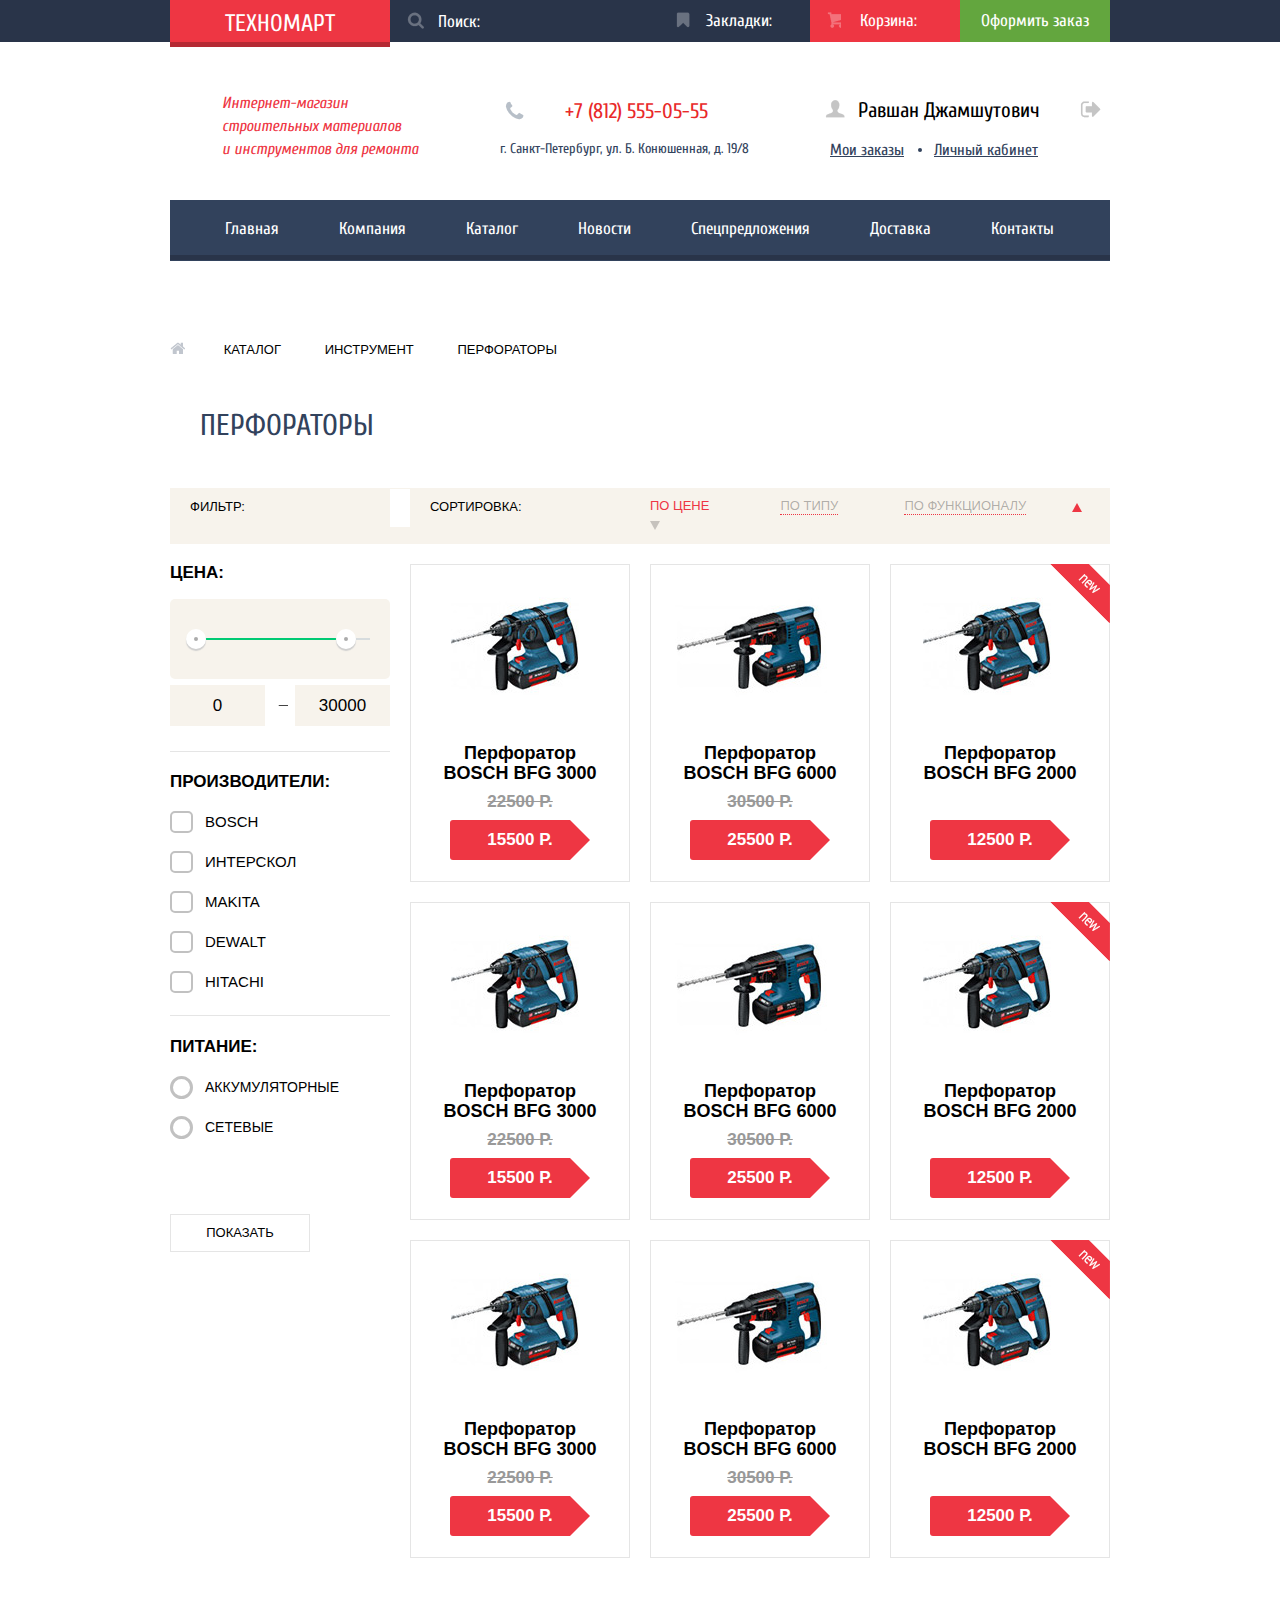
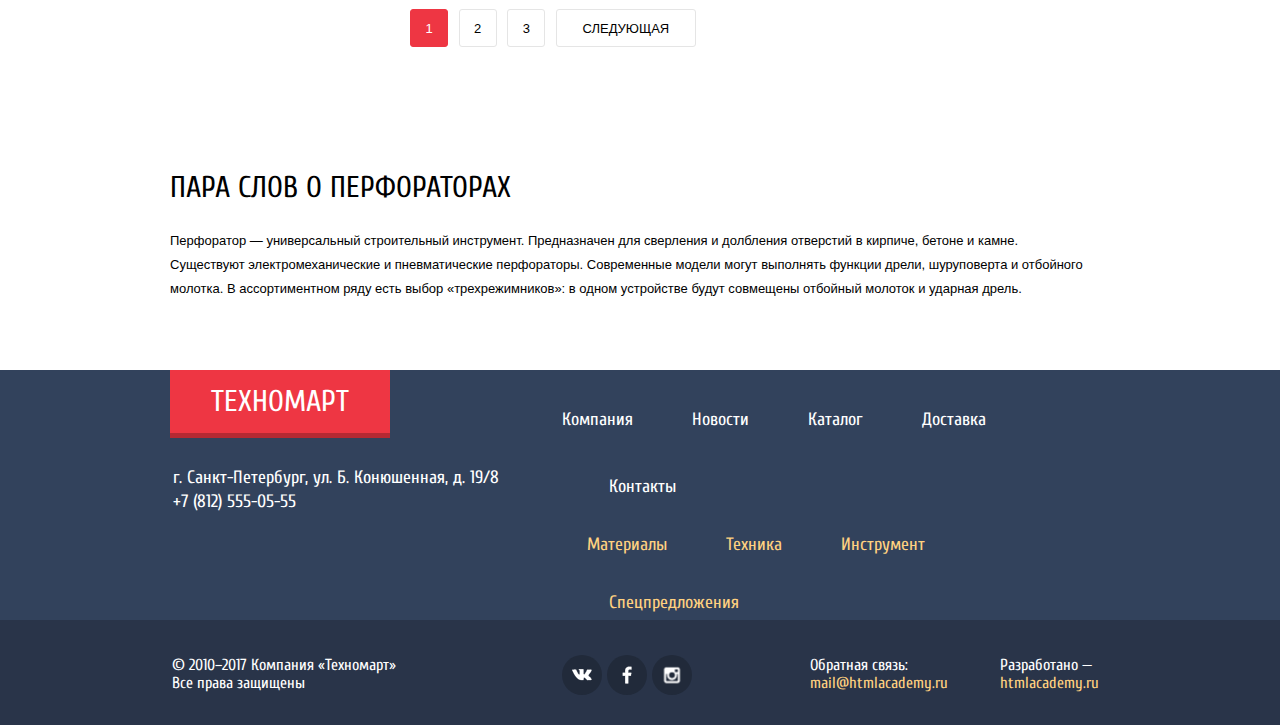
==== commit 08de2290: "исправил недочёты в вёрстке основного 14.02.17" ====
--- a/catalog.html
+++ b/catalog.html
@@ -3,7 +3,8 @@
 	<head>
 	  <meta charset="utf-8">
 	  <title>Техномарт</title>
-	  <link href="https://fonts.googleapis.com/css?family=Cuprum:400,400i,700|PT+Sans:400,400i,700&amp;subset=cyrillic" rel="stylesheet">
+	  <link href="https://fonts.googleapis.com/css?family=Cuprum:400,400i,700&amp;subset=cyrillic" rel="stylesheet">
+	  <link href="https://fonts.googleapis.com/css?family=Cuprum:400,400i,700&amp;subset=cyrillic" rel="stylesheet">
 	  <link rel="stylesheet" href="css/normalize.css">
 	  <link rel="stylesheet" href="css/style.css">
 	</head>
@@ -27,7 +28,7 @@
 					<section class="userblock right">
 					<ul>
 						<li><a href="#" class="user-bookmarks">Закладки:</a></li>
-						<li><a href="#" class="user-basket">Корзина:</a></li>
+						<li><a href="#" class="user-basket user-basket-red">Корзина:</a></li>
 						<li><a href="#" class="checkout">Оформить заказ</a></li>
 					</ul>
 					</section>
@@ -116,9 +117,9 @@
 								<div class="toggle min-toggle"></div>
 								<div class="toggle max-toggle"></div>
 							</div>
-							<div class="price-controls">
-								<label><input type="text" class="min-price" value="0"> &mdash;  </label>
-								<label><input type="text" class="max-price" value="30000"></label>
+							<div class="price-controls clearfix">
+								<input type="text" class="min-price left" value="0">
+								<input type="text" class="max-price right" value="30000">
 							</div>
 						</section>
 						<section class="selection-brand">
--- a/css/style.css
+++ b/css/style.css
@@ -125,7 +125,7 @@
 }
 
 /*===================================================
-      Стили флоато, распорки, контейнера и кнопки
+      Стили флоаты, распорки, контейнера и кнопки
 =====================================================*/
 
 .left {
@@ -440,6 +440,10 @@
 
   background-color: #518534;
 }
+
+.user-basket-red {
+  background-color: #ee3643;
+}
 /*===================================================
               Стили средней части шапки сайта
 =====================================================*/
@@ -1768,6 +1772,7 @@
 =====================================================*/
 .items-in-cart {
   display: none;
+  
   position: fixed;
   top: 50%;
   left: 50%;
@@ -1866,7 +1871,6 @@
   margin-top: 37px;
 
   background-color: #f1f1f1;
-  outline: 1px solid red;
 }
 
 .items-in-cart .wrap-control {
@@ -1922,11 +1926,11 @@
 } 
 
 .items-in-cart a.shoping:hover {
-  border: 1px solid #32425c;
+  outline: 1px solid #32425c;
 }
 
 .items-in-cart a.shoping:active {
-  border: 1px solid #32425c;
+  outline: 1px solid #32425c;
   opacity: 0.3;
 }
 
@@ -2215,15 +2219,20 @@
   background: #00ca74;
 }
 
-.range-controls .toggle {
-  position: absolute;
-  top: 30px;
-  left: 0px;
+.range-controls .toggle::before {
+  content: "";
+
+  position: absolute;
+  top: 50%;
+  left: 50%;
+
+  margin-top: -10px;
+  margin-left: -2px;
 
   width: 4px;
   height: 4px;
 
-  border: 10px solid #fff;
+  border: 8px solid #fff;
   border-radius: 50%;
   
   background: #ababab;
@@ -2233,30 +2242,39 @@
   cursor: pointer;
 }
 
-.range-controls .min-toggle {
-  left: 28px;
-}
-
-.range-controls .max-toggle {
+.range-controls .min-toggle::before {
+  content: "";
+
+  left: 18px;
+}
+
+.range-controls .max-toggle::before {
+  content: "";
   left: 168px;
 }
 
 .price-controls {
-  font-size: 0;
+  position: relative;
+
+  width: 220px;
 }
 
 .price-controls label {
-  font-size: 17px;
-  display: inline-block;
+  display: block;
+
+  width: 95px;
 }
 
 .price-controls input {
+  position: relative;
+
+  display: block;
+
+  width: 95px;
+  height: 41px;
+
+  padding: 8px 10px;
   font: 17px/18px "PT Sans", "Arial", sans-serif;
-  width: 100px;
-  height: 41px;
-
-  padding: 8px 10px;
-
   text-align: center;
 
   background-color: #f7f3ec;
@@ -2265,9 +2283,22 @@
   color: #000;
 }
 
-.max-price {
-  text-align: right;
-}
+.price-controls::before {
+  content: "";
+
+  position: absolute;
+  top:50%;
+  left: 50%;
+
+  margin-left: -2px;
+  margin-top: -1px;
+
+  width: 10px;
+  height: 1px;
+
+  background: url(../img/dash.png) no-repeat;
+}
+
               /*Фильтр "Производители"*/
 .selection-brand {
   border-top: 1px solid #e5e5e5;
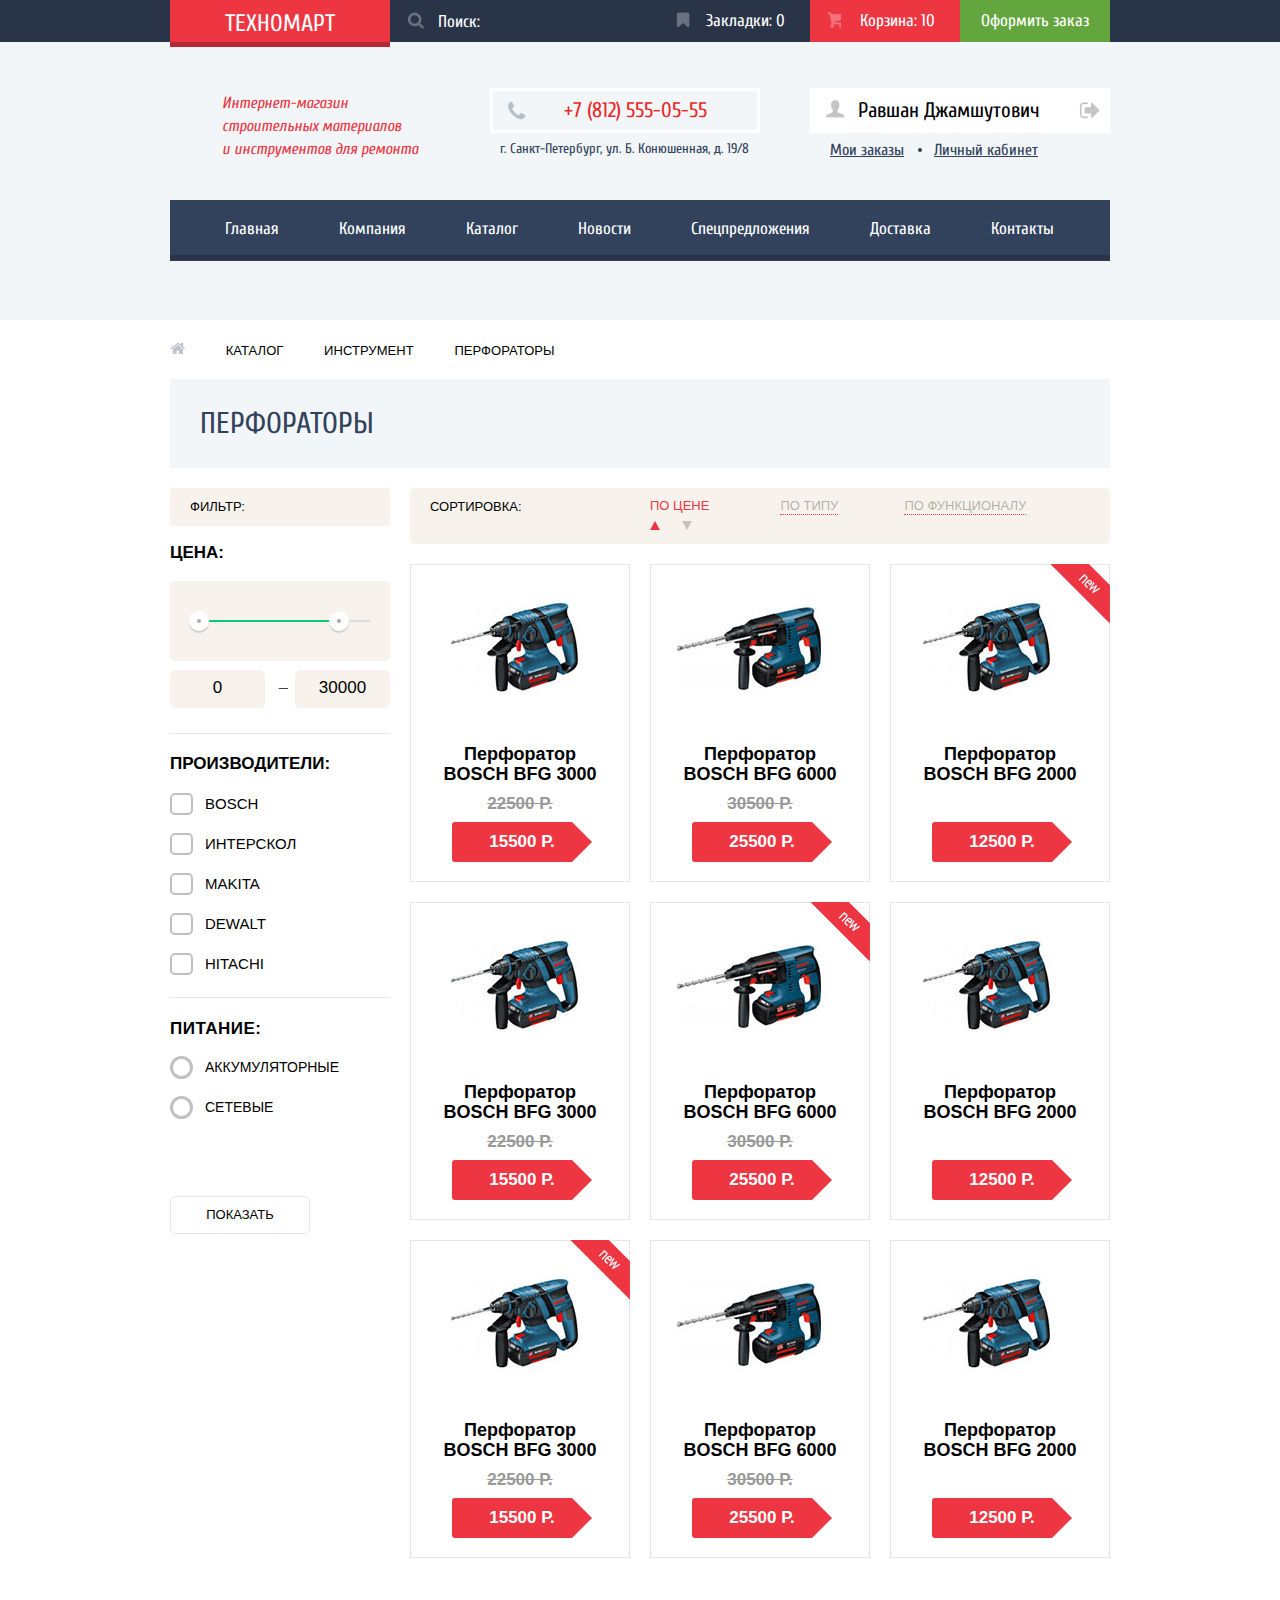
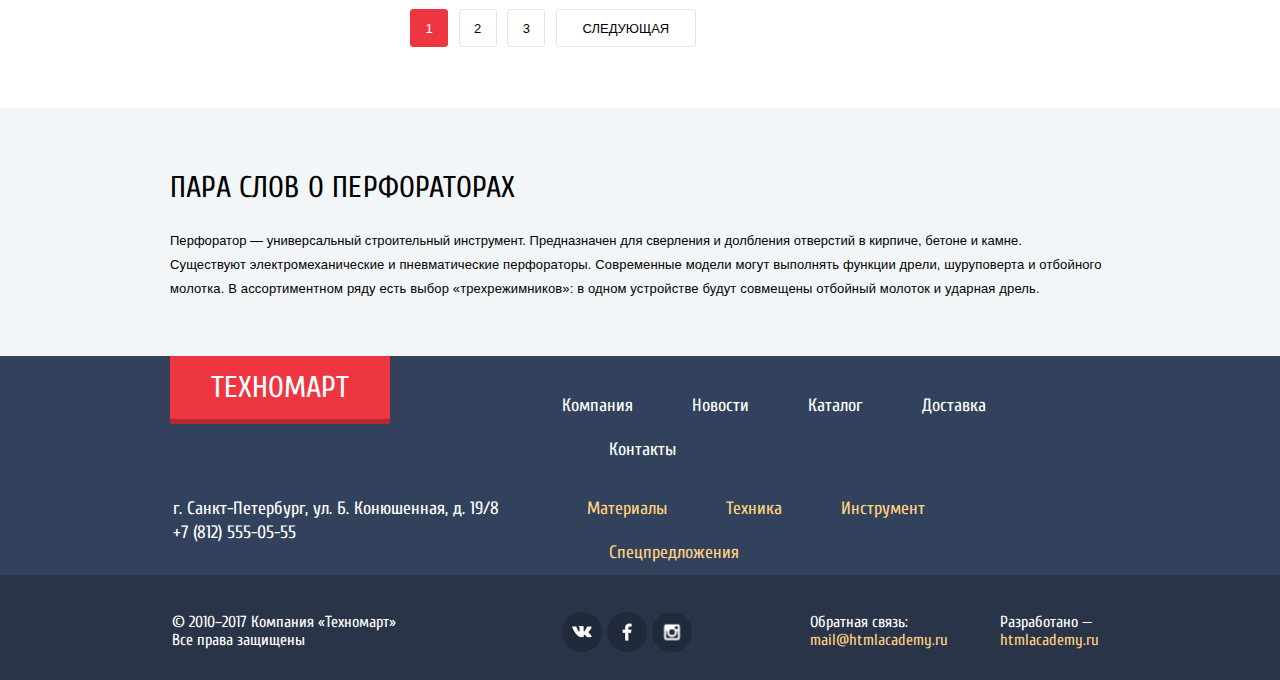
==== commit b305a61f: "испрвил картинки 19.02.17" ====
--- a/catalog.html
+++ b/catalog.html
@@ -20,24 +20,23 @@
 					<!--Поле поиска-->
 					<section class="header-search left">
 						<form class="search-form" action="https://echo.htmlacademy.ru" method="post">
-							<button type="submit"></button>
 							<input type="search" name="search" placeholder="Поиск:">
+							<button type="submit" name="search-field"></button>
 						</form>
 					</section>
 					<!--Пользовательский блок-->
 					<section class="userblock right">
-					<ul>
-						<li><a href="#" class="user-bookmarks">Закладки:</a></li>
-						<li><a href="#" class="user-basket user-basket-red">Корзина:</a></li>
-						<li><a href="#" class="checkout">Оформить заказ</a></li>
-					</ul>
+						<ul>
+							<li><a href="#" class="user-bookmarks">Закладки: 0</a></li>
+							<li><a href="#" class="user-basket user-basket-red">Корзина: 10</a></li>
+							<li><a href="#" class="checkout">Оформить заказ</a></li>
+						</ul>
 					</section>
 				</div>
 			</section>
-			<!--Центровочный блок средней и нижней секций шапки-->
-			<div class="container">
-				<!--Средний блок шапки-->
-				<section class="main-header-middle clearfix">
+			<!--Средний блок шапки-->
+			<section class="main-header-middle clearfix">
+				<div class="container">
 					<!--Блок описания сайта-->
 					<section class="site-description left">
 						Интернет-магазин<br>
@@ -50,18 +49,21 @@
 							+7 (812) 555-05-55
 						</div>
 						<div class="contacts-adress">
-						г. Санкт-Петербург, ул. Б. Конюшенная, д. 19/8</div>
-					</section>
-					<!--Блок регистрации и авторизации пользователя-->
+						г. Санкт-Петербург, ул. Б. Конюшенная, д. 19/8
+						</div>
+					</section>
+					<!--Блок авторизации и  личный кабинет-->
 					<section class="user-login right">
-						<a href="#" class="name">Равшан Джамшутович</a>
-						<a href="#" class="exit">Exit</a>
+						<a href="#" class="user-login-name">Равшан Джамшутович</a>
+						<a href="#" class="user-logout">Exit</a>
 						<div class="personal-area-login">
-						<a href="#" class="my-order">Мои заказы</a>
-						<a href="#" class="personal-area">Личный кабинет</a>
+							<a href="#" class="area-login-my-orders">Мои заказы</a>
+							<a href="#" class="area-login-personal-area">Личный кабинет</a>
 						</div>
 					</section>
-				</section>
+				</div>
+			</section>
+			<div class="container">
 				<!--Нижний блок шапки-->
 				<section class="main-header-bottom">
 					<!--Меню навигации сайта-->
@@ -69,15 +71,15 @@
 						<ul>
 							<li><a href="index.html">Главная</a></li>
 							<li><a href="#">Компания</a></li>
-							<li><a href="#">Каталог</a></li>
+							<li><a>Каталог</a></li>
 							<li><a href="#">Новости</a></li>
 							<li><a href="#">Спецпредложения</a></li>
 							<li><a href="#">Доставка</a></li>
 							<li><a href="#">Контакты</a></li>
 						</ul>
-					</nav>
+					</nav>	
 				</section>
-			</div>
+			</div>	
 		</header>
 		<!--Конец шапки сайта-->
 		<!--Основной блок сайта-->
@@ -86,29 +88,18 @@
 				<!--Меню навигации "Хлебные крошки"-->
 				<nav class="breadcrumbs">
 					<ul>
-						<li><a href="index.html" class="home">Home</a></li>
-						<li><a href="#">Каталог</a></li>
-						<li><a href="#">Инструмент</a></li>
+						<li><a href="#" class="breadcrumbs-home">Home</a></li>
+						<li><a href="#" class="breadcrumbs-cat">Каталог</a></li>
+						<li><a href="#" class="breadcrumbs-tool">Инструмент</a></li>
 						<li>Перфораторы</li>
 					</ul>
 				</nav>
-				<h2>Перфораторы</h2>
-				<!--Блок сортировки каталога-->
-				<section class="catalog-sorting clearfix">
-					<span class="left">Фильтр:</span>
-					<span class="left">Сортировка:</span>			
-					<ul class="right">
-						<li><a href="#" class="price active">По цене</a></li>
-						<li><a href="#" class="type">По типу</a></li>
-						<li><a href="#" class="functional">По функционалу</a></li>
-						<li><a href="#" class="up">up</a></li>
-						<li><a href="#" class="down">down</a></li>
-					</ul>
-				</section>
+				<h2 class="drills">Перфораторы</h2>
 				<!--Сайдбар с фильтром каталога-->
 				<section class="catalog-sidebar left">
+					<span class="sidebar-filter">Фильтр:</span>
 					<form action="https://echo.htmlacademy.ru" class="form-filter">
-						<span class="price">Цена:</span>
+						<span class="sidebar-price">Цена:</span>
 						<section class="range-filters">
 							<div class="range-controls">
 								<div class="scale">
@@ -118,8 +109,8 @@
 								<div class="toggle max-toggle"></div>
 							</div>
 							<div class="price-controls clearfix">
-								<input type="text" class="min-price left" value="0">
-								<input type="text" class="max-price right" value="30000">
+								<div class="price-controls-min-price left"><input type="text" class="min-price" value="0"></div>
+								<div class="price-controls-max-price right"><input type="text" class="max-price" value="30000"></div>
 							</div>
 						</section>
 						<section class="selection-brand">
@@ -139,8 +130,19 @@
 							<li><label><input type="radio" name="power"><span class="radio-indicator"></span>Сетевые</label></li>
 							</ul>
 						</section>
-						<button type="submit">Показать</button>
+						<button type="submit" name="show">Показать</button>
 					</form>
+				</section>
+				<!--Блок сортировки каталога-->
+				<section class="catalog-sorting right">
+					<div class="sorting-name left"><span class="sorting">Сортировка:</span></div>			
+					<ul class="right">
+						<li><a href="#" class="catalog-sorting-price catalog-sorting-active">По цене</a></li>
+						<li><a href="#" class="catalog-sorting-type">По типу</a></li>
+						<li><a href="#" class="catalog-sorting-functional">По функционалу</a></li>
+						<li><a href="#" class="catalog-sorting-up">up</a></li>
+						<li><a href="#" class="catalog-sorting-down">down</a></li>
+					</ul>
 				</section>
 				<!--Каталог товаров-->
 				<section class="catalog right">
@@ -160,7 +162,7 @@
 					</article>	
 					<article class="products-item">
 						<section class="product-action">
-							<a href="#" class="buy">Купить</a>
+							<a href="itemsincart.html" class="buy">Купить</a>
 							<a href="#" class="to-bookmarks">В закладки</a>
 						</section>
 						<section class="products-item-img">
@@ -175,7 +177,7 @@
 					<article class="products-item">
 						<div class="flag flag-new">новинка</div>
 						<section class="product-action">
-							<a href="#" class="buy">Купить</a>
+							<a href="itemsincart.html" class="buy">Купить</a>
 							<a href="#" class="to-bookmarks">В закладки</a>
 						</section>
 						<section class="products-item-img">
@@ -189,7 +191,7 @@
 					</article>
 					<article class="products-item">
 						<section class="product-action">
-							<a href="#" class="buy">Купить</a>
+							<a href="itemsincart.html" class="buy">Купить</a>
 							<a href="#" class="to-bookmarks">В закладки</a>
 						</section>
 						<section class="products-item-img">
@@ -202,8 +204,9 @@
 						<div class="new-price">15500 Р.</div>	
 					</article>	
 					<article class="products-item">
-						<section class="product-action">
-							<a href="#" class="buy">Купить</a>
+						<div class="flag flag-new">новинка</div>
+						<section class="product-action">
+							<a href="itemsincart.html" class="buy">Купить</a>
 							<a href="#" class="to-bookmarks">В закладки</a>
 						</section>
 						<section class="products-item-img">
@@ -216,9 +219,8 @@
 						<div class="new-price">25500 Р.</div>
 					</article>	
 					<article class="products-item">
-						<div class="flag flag-new">новинка</div>
-						<section class="product-action">
-							<a href="#" class="buy">Купить</a>
+						<section class="product-action">
+							<a href="itemsincart.html" class="buy">Купить</a>
 							<a href="#" class="to-bookmarks">В закладки</a>
 						</section>
 						<section class="products-item-img">
@@ -231,8 +233,9 @@
 						<div class="new-price">12500 Р.</div>
 					</article>
 					<article class="products-item">
-						<section class="product-action">
-							<a href="#" class="buy">Купить</a>
+						<div class="flag flag-new">новинка</div>
+						<section class="product-action">
+							<a href="itemsincart.html" class="buy">Купить</a>
 							<a href="#" class="to-bookmarks">В закладки</a>
 						</section>
 						<section class="products-item-img">
@@ -246,7 +249,7 @@
 					</article>	
 					<article class="products-item">
 						<section class="product-action">
-							<a href="#" class="buy">Купить</a>
+							<a href="itemsincart.html" class="buy">Купить</a>
 							<a href="#" class="to-bookmarks">В закладки</a>
 						</section>
 						<section class="products-item-img">
@@ -259,9 +262,8 @@
 						<div class="new-price">25500 Р.</div>
 					</article>	
 					<article class="products-item">
-						<div class="flag flag-new">новинка</div>
-						<section class="product-action">
-							<a href="#" class="buy">Купить</a>
+						<section class="product-action">
+							<a href="itemsincart.html" class="buy">Купить</a>
 							<a href="#" class="to-bookmarks">В закладки</a>
 						</section>
 						<section class="products-item-img">
@@ -276,52 +278,44 @@
 				</section>							
 				<!--Пагинация каталога-->
 				<section class="catalog-pagination">
-						<ul>
-							<li><a href="#" class="active">1</a></li>
-							<li><a href="#">2</a></li>
-							<li><a href="#">3</a></li>
-							<li><a href="#" class="next-page">Следующая</a></li>
-						</ul>
+					<ul>
+						<li><a href="#" class="catalog-pagination-active">1</a></li>
+						<li><a href="#">2</a></li>
+						<li><a href="#">3</a></li>
+						<li><a href="#" class="catalog-pagination-next-page">Следующая</a></li>
+					</ul>
 				</section>
-				<section class="list-description left">
+			</div>
+			<section class="list-description">
+				<div class="container">
 					<h2>Пара слов о перфораторах</h2>
-					<p>Перфоратор — универсальный строительный инструмент. Предназначен для сверления и долбления отверстий в кирпиче, бетоне и камне.<br>
+					<p><span>Перфоратор — универсальный строительный инструмент. Предназначен для сверления и долбления отверстий в кирпиче, бетоне и камне.</span><br>
 					Существуют электромеханические и пневматические перфораторы. Современные модели могут выполнять функции дрели, шуруповерта и отбойного молотка. В ассортиментном ряду есть выбор «трехрежимников»: в одном устройстве будут совмещены отбойный молоток и ударная дрель.</p>
-				</section>				
-			</div>
-			<!--Модальное окно: Товар добавлен в корзину-->
-			<section class="items-in-cart">
-				<div class="wrap">
-				<a href="#" class="btn-close">close</a>
-				<p>Товар добавлен в корзину!</p>
-				</div>
-				<div class="cart-control">
-					<div class="wrap-control">
-					<a href="#" class="order">Оформить заказ</a>
-					<a href="#" class="shoping">Продолжить покупки</a>
-					</div>
-				</div>
-			</section>
+				</div>	
+			</section>				
 		</main>
 		<!--Конец основного блока-->
 		<!--Подвал сайта-->
 		<footer class="main-footer">
 			<!--Верхняя секция подвала-->
 			<section class="footer-top">
-				<div class="container clearfix">
-					<div class="footer-logo left">
-						<a href="index.html">Техномарт</a>
+				<div class="container">
+					<div class="footer-wrap-top clearfix">
+						<div class="footer-logo left">
+							<a href="index.html">Техномарт</a>
+						</div>
+						<!--Меню навигации-->
+						<nav class="footer-menu-top right">
+							<ul>
+								<li><a href="#">Компания</a></li>
+								<li><a href="#">Новости</a></li>
+								<li><a href="#">Каталог</a></li>
+								<li><a href="#">Доставка</a></li>
+								<li><a href="#">Контакты</a></li>
+							</ul>
+						</nav>
 					</div>
-					<!--Меню навигации-->
-					<nav class="footer-menu-top right">
-						<ul>
-							<li><a href="#">Компания</a></li>
-							<li><a href="#">Новости</a></li>
-							<li><a href="#">Каталог</a></li>
-							<li><a href="#">Доставка</a></li>
-							<li><a href="#">Контакты</a></li>
-						</ul>
-					</nav>
+					<div class="footer-wrap-bottom clearfix">		
 					<!--Контакты-->
 					<section class="footer-contacts left">
 						<p>г. Санкт-Петербург, ул. Б. Конюшенная, д. 19/8<br>
@@ -337,6 +331,7 @@
 							<li><a href="#">Спецпредложения</a></li>
 						</ul>
 					</nav>
+					</div>
 				</div>	
 			</section>
 			<!--Нижняя секция подвала-->
@@ -368,5 +363,18 @@
 				</div>	
 			</section>	
 		</footer>
+		<!--Модальное окно: Товар добавлен в корзину-->
+		<section class="items-in-cart">
+			<div class="wrap">
+				<a href="#" class="items-in-cart-btn-close">close</a>
+				<p>Товар добавлен в корзину!</p>
+			</div>
+			<div class="cart-control">
+				<div class="wrap-control">
+					<a href="#" class="cart-control-order">Оформить заказ</a>
+					<a href="#" class="cart-control-shoping">Продолжить покупки</a>
+				</div>
+			</div>
+		</section>
 	</body>
 </html>
--- a/css/style.css
+++ b/css/style.css
@@ -1,20 +1,10 @@
 body {
   min-width: 960px;
 
-   font: 13px/18px "PT Sans", "Arial", sans-serif;
-
+  font: 13px/18px "PT Sans", "Arial", sans-serif;
   color: #000;
 
   background: #fff url("../img/body-bg.png");
-}
-
-body h2 {
-  margin-left: 30px;
-
-  font: 30px/30px "Cuprum", "Arial", sans-serif;
-  text-transform: uppercase;
-
-  color: #32425c;
 }
 
 * {
@@ -29,99 +19,116 @@
 =====================================================*/
 
 .sprite {
-    background-image: url(../img/sprite.png);
-    background-repeat: no-repeat;
-    display: block;
+  display: block;
+
+  background-image: url("../img/sprite.png");
+  background-repeat: no-repeat;
+  
 }
 
 .sprite-icon-basket {
-    width: 17px;
-    height: 16px;
-    background-position: -10px -10px;
+  width: 17px;
+  height: 16px;
+
+  background-position: -10px -10px;
 }
 
 .sprite-icon-bookmark {
-    width: 14px;
-    height: 16px;
-    background-position: -10px -46px;
+  width: 14px;
+  height: 16px;
+    
+  background-position: -10px -46px;
 }
 
 .sprite-icon-fb {
-    width: 10px;
-    height: 18px;
-    background-position: -10px -82px;
+  width: 10px;
+  height: 18px;
+
+  background-position: -10px -82px;
 }
 
 .sprite-icon-home {
-    width: 15px;
-    height: 12px;
-    background-position: -10px -120px;
+  width: 15px;
+  height: 12px;
+
+  background-position: -10px -120px;
 }
 
 .sprite-icon-inst {
-    width: 17px;
-    height: 17px;
-    background-position: -10px -152px;
+  width: 17px;
+  height: 17px;
+
+  background-position: -10px -152px;
 }
 
 .sprite-icon-login {
-    width: 20px;
-    height: 17px;
-    background-position: -10px -189px;
+  width: 20px;
+  height: 17px;
+
+  background-position: -10px -189px;
 }
 
 .sprite-icon-login-blue {
-    width: 20px;
-    height: 17px;
-    background-position: -10px -226px;
+  width: 20px;
+  height: 17px;
+
+  background-position: -10px -226px;
 }
 
 .sprite-icon-logout {
-    width: 21px;
-    height: 17px;
-    background-position: -10px -263px;
+  width: 21px;
+  height: 17px;
+
+  background-position: -10px -263px;
 }
 
 .sprite-icon-logout-blue {
-    width: 21px;
-    height: 17px;
-    background-position: -10px -300px;
+  width: 21px;
+  height: 17px;
+
+  background-position: -10px -300px;
 }
 
 .sprite-icon-search {
-    width: 17px;
-    height: 17px;
-    background-position: -10px -337px;
+  width: 17px;
+  height: 17px;
+
+  background-position: -10px -337px;
 }
 
 .sprite-icon-search-red {
-    width: 17px;
-    height: 17px;
-    background-position: -10px -374px;
+  width: 17px;
+  height: 17px;
+
+  background-position: -10px -374px;
 }
 
 .sprite-icon-tel {
-    width: 19px;
-    height: 19px;
-    background-position: -10px -411px;
+  width: 19px;
+  height: 19px;
+
+  background-position: -10px -411px;
 }
 
 .sprite-icon-user {
-    width: 20px;
-    height: 18px;
-    background-position: -10px -450px;
+  width: 20px;
+  height: 18px;
+
+  background-position: -10px -450px;
 }
 
 .sprite-icon-user-blue {
-    width: 20px;
-    height: 18px;
-    background-position: -10px -488px;
+  width: 20px;
+  height: 18px;
+
+  background-position: -10px -488px;
 }
 
 .sprite-icon-vk {
-    width: 20px;
-    height: 12px;
-    background-position: -10px -526px;
+  width: 20px;
+  height: 12px;
+
+  background-position: -10px -526px;
 }
 
 /*===================================================
@@ -152,26 +159,23 @@
   display: inline-block;
 
   height: 38px;
-
   padding: 10px;
+  border-radius: 3px;
 
   font: 14px/18px "Cuprum", Arial, sans-serif;
   text-decoration: none;
   text-align: center;
   text-transform: uppercase;
+  color: #fff;
 
   background-color: #ee3643;
-
-  color: #fff;
-
-  border-radius: 3px;
-}
-
- a.btn:hover {
+}
+
+.btn:hover {
   background-color: #ca2c37;
 }
 
- a.btn:active {
+.btn:active {
   background-color: #ba2732;
 }
 
@@ -180,13 +184,16 @@
 =====================================================*/
 
 .main-header {
-	margin-bottom: 80px;
-}
-                /*Верхняя блок шапки*/
+  height: 320px;
+	margin-bottom: 20px;
+
+  background-color: #f2f6f8;
+}
+                /*Верхний блок шапки*/
 .main-header-top {
-	min-height: 42px;
-
-	color: #fff;
+	height: 42px;
+
+  color: #fff;
 
 	background: #293449 url("../img/header-top-bg.png");
 }
@@ -201,16 +208,15 @@
   display: block;
   width: 220px;
   height: 42px;
-
   padding: 12px 0;
 
   font: 24px/24px "Cuprum", "Arial", sans-serif;
   text-align: center;
   text-transform: uppercase;
   text-decoration: none;
-  box-shadow: 0 5px 0 0 #b52933;
-  
-  color: #fff;  
+  color: #fff;
+
+  box-shadow: 0 5px 0 0 #b52933;  
 }
 
 .header-logo a:hover {
@@ -228,10 +234,10 @@
 
   width: 270px;
   height: 42px;
+  outline:none;
 
   color: #fff;
-  
-  outline:none;
+
   background-color: #293449;
 }
 
@@ -245,24 +251,25 @@
 
   font: 17px/18px "Cuprum", "Arial", sans-serif;
   color: #fff;
-  
+    
   background-color: transparent;
 }
 
-.header-search input[type="search"]::-webkit-input-placeholder {
+input[type="search"]::-webkit-input-placeholder {
     color: #fff;
 } 
 
-.header-search input[type="search"]::-moz-placeholder {
+input[type="search"]::-moz-placeholder {
     color: #fff;
 }
 
 .header-search button {
   position: absolute;
+  top: 0;
+  left: 0;
   
   width: 49px;
   height: 42px;
-
   margin: 0;
   padding: 0;
   border: none;
@@ -284,7 +291,7 @@
   width: 17px;
   height: 17px;
 
-  background-image: url(../img/sprite.png);
+  background-image: url("../img/sprite.png");
   background-repeat: no-repeat;
   background-position: -10px -337px;
   opacity: 0.3;
@@ -297,26 +304,26 @@
 
 .header-search:hover button::after {
   background-color: transparent;
-
   opacity: 1;
 
 }
 
 .header-search input[type="search"]:focus::-webkit-input-placeholder {
-    color: transparent;
+  color: transparent;
 } 
 
 .header-search input[type="search"]:focus-moz-placeholder {
-    color: transparent;
+  color: transparent;
 }
 
 .header-search input:focus {
+  background: #fff;
   color: #000;
-  background: #fff;
 }
 
 .header-search input:focus ~ button::after {
   background-position: -10px -374px;
+  opacity: 1;
 }
                 /*Пользовательский блок*/
 .userblock {
@@ -333,8 +340,8 @@
 
 .userblock li {
   display: inline-block;
-
   width: 150px;
+  min-height: 42px;
     
   vertical-align: top;
 }
@@ -343,9 +350,9 @@
   position: relative;
 
   display: block;
-  
+  min-height: 42px;
   padding: 12px 0;
-  padding-left: 17px;
+  padding-left: 30px;
   padding-right: 10px;
 
   text-align: center;
@@ -354,7 +361,7 @@
   color: #fff;
 }
 
-.userblock li:first-child a::before {
+a.user-bookmarks::before {
   content:"";
 
   position: absolute;
@@ -364,31 +371,31 @@
   width: 17px;
   height: 16px;
 
-  background-image: url(../img/sprite.png);
+  background-image: url("../img/sprite.png");
   background-repeat: no-repeat;
   background-position: -10px -46px;
   opacity: 0.3;
 }
 
-.userblock li:first-child:hover a {
+a.user-bookmarks:hover {
   background-color: #212a3a;
 }
 
-.userblock li:first-child:hover a::before {
+a.user-bookmarks:hover::before {
   opacity: 1;
 }
 
-.userblock li:first-child:active a {
+a.user-bookmarks:active::before {
+  opacity: 0.5;
+}
+
+a.user-bookmarks:active {
   background-color: #161d29;
 
   color: #8b8e94;
 }
 
-.userblock li:first-child:active a::before {
-  opacity: 0.5;
-}
-
-.userblock li:first-child+li a::before {
+a.user-basket::before {
   content:"";
 
   position: absolute;
@@ -398,44 +405,44 @@
   width: 14px;
   height: 16px;
 
-  background-image: url(../img/sprite.png);
+  background-image: url("../img/sprite.png");
   background-repeat: no-repeat;
   background-position: -10px -10px;
   opacity: 0.3;
 }
 
-.userblock li:first-child+li:hover a {
+a.user-basket:hover {
   background-color: #212a3a;
 }
 
-.userblock li:first-child+li:hover a::before {
+a.user-basket:hover::before {
  opacity: 1;
 }
 
-.userblock li:first-child+li:active a {
+a.user-basket:active {
   background-color: #161d29;
 
   color: #8b8e94;
 }
 
-.userblock li:first-child+li:active a::before {
+a.user-basket:active::before {
   opacity: 0.5;
 }
 
-.userblock li:last-child a {
+a.checkout {
   padding-left: 20px;
   padding-right: 20px;
 
   background-color: #63a63e;
 }
 
-.userblock li:last-child a:hover {
+a.checkout:hover {
   color: #fff;
 
   background-color: #5fbb2d;
 }
 
-.userblock li:last-child a:active {
+a.checkout:active {
   color: #b7c9af;
 
   background-color: #518534;
@@ -443,6 +450,10 @@
 
 .user-basket-red {
   background-color: #ee3643;
+}
+
+a.user-basket-red {
+  padding-left: 34px;
 }
 /*===================================================
               Стили средней части шапки сайта
@@ -451,41 +462,37 @@
 .main-header-middle {
   min-height: 158px;
 
-  background: #fff url(../img/header-middle-bg.png);
-
   color: #000;
 }
                 /*Блок описания сайта*/
 .site-description {
-  width: 300px;
-
+  width: 270px;
   padding-top: 50px;
   padding-left: 52px;
   margin-right: 20px;
 
   font: italic 16px/23px "Cuprum", "Arial", sans-serif;
-
   color: #ee3643;
 }
                   /*Блок контакты*/
 .contacts {
-  width: 300px;
+  width: 270px;
+  margin-left: 30px;
 
   font: 14px/24px "Cuprum", "Arial", sans-serif;
-
   color: #32425c;
-
-  margin-right: 20px;
 }
 
 .contacts-tel {
   position: relative;
 
-  padding-top: 59px;
-  padding-left: 75px;
+  height: 45px; 
+  margin-top: 46px;
+  padding: 9px 0;
+  padding-left: 71px;
+  border: 3px solid #fff;
 
   font: 21px/21px "Cuprum", "Arial", sans-serif;
-
   color: #e9292a;
 }
 
@@ -493,27 +500,24 @@
   content:"";
 
   position: absolute;
-  top: 59px;
-  left: 15px;
+  top: 10px;
+  left: 14px;
 
   width: 19px;
   height: 19px;
   
-
-  background-image: url(../img/sprite.png);
+  background-image: url("../img/sprite.png");
   background-repeat: no-repeat;
-  background-position: -10px -411px;
-  
+  background-position: -10px -411px; 
 }
 
 .contacts-adress {
   padding-left: 10px;
-  padding-top: 15px;
+  padding-top: 4px;
 }
         /*Блок регистрации и авторизации пользователя*/
 .user-autorization {
-  width: 300px;
-  min-height: 119px;
+  width: 290px;
 
   font-size: 0;
 }
@@ -523,17 +527,16 @@
 
   display: inline-block;
 
-  width: 150px;
-  height: 41px;
-
-  padding-left: 15px;
-  padding: 10px;
-  margin-top: 48px;
+  height: 45px;
+  margin-top: 46px;
+  margin-left: 10px;
+  padding: 12px 0;
 
   font: 21px/21px "Cuprum", "Arial", sans-serif;
   text-decoration: none;
-
   color: #000;
+
+  background-color: #fff; 
 }
 
 .user-autorization a:hover {
@@ -545,171 +548,169 @@
   opacity: 0.3;
 }
 
-.user-autorization a:last-child {
+.registration {
   padding-left: 25px;
-  padding-right: 20px;
-  
-}
-
-.user-autorization a:first-child {
-  padding-left: 67px;
-}
-
-.user-autorization a:first-child::before {
+  padding-right: 20px;  
+}
+
+a.login {
+  padding-left: 48px;
+  padding-right: 23px;
+}
+
+a.registration {
+  padding-right: 25px;
+  padding-left: 24px;
+}
+
+a.login::before {
   content:"";
 
   position: absolute;
-  top: 11px;
-  left: 33px;
+  top: 14px;
+  left: 13px;
 
   width: 20px;
   height: 17px;
 
-  background-image: url(../img/sprite.png);
+  background-image: url("../img/sprite.png");
   background-repeat: no-repeat;
   background-position: -10px -189px;
 }
 
-.user-autorization a:first-child:hover::before {
+a.login:hover::before {
   background-position: -10px -226px;
 }
-/*Пользовательский блок и вход в личный кабинет*/
+/*Блок авторизации и  личный кабинет(раздел авторизованного пользователя )*/
 .user-login {
   width: 300px;
-  
-  padding-top: 48px;
+  padding-top: 46px;
 
   font-size: 0;
-
-  background-color: #fff;
-
   color: #000;
 }
 
 .user-login a {
   font: 16px/18px "Cuprum", "Arial", sans-serif;
   vertical-align: top;
-
   color: #32425c;
 }
                 /*Стилизация Равшана*/
-.user-login a.name {
+a.user-login-name {
   position: relative;
 
   display: inline-block;
   width: 240px;
-  height: 41px;
-  
-  padding:10px;
+  height: 45px;
+  
+  padding:12px;
   padding-left: 48px;
   padding-right: 0;
   
   font: 21px/21px "Cuprum", "Arial", sans-serif;
   text-decoration: none;
-
   color: #000;
-}
-
-.user-login a.name:active {
+
+  background-color: #fff;
+}
+
+a.user-login-name:active {
   color: rgba(0, 0, 0, 0.3);
 }
 
-.user-login a.name::before {
+a.user-login-name::before {
   content: "";
 
   position: absolute;
-  top: 10px;
+  top: 12px;
   left: 15px;
 
   width: 20px;
   height: 18px;
 
-  background-image: url(../img/sprite.png);
+  background-image: url("../img/sprite.png");
   background-repeat: no-repeat;
   background-position: -10px -450px;
 }
 
-.user-login a.name:hover::before {
+a.user-login-name:hover::before {
   background-position: -10px -488px;
 }
 
-.user-login a.name:active::before {
+a.user-login-name:active::before {
   background-position: -10px -450px;
 }
-
             /*Стилизация кнопки logout*/
-.user-login a.exit {
+a.user-logout {
   position: relative;
 
   display: inline-block;
   width: 60px;
-  height: 41px;
-
+  height: 45px;
   padding: 10px;
   
   font-size: 0;
   text-indent: -1000px;
-}
-
-.user-login a.exit::before {
+  overflow: hidden;
+
+  background-color: #fff;
+}
+
+a.user-logout::before {
   content: "";
 
   position: absolute;
-  top: 11px;
-  left: 30px;
+  top: 14px;
+  left: 29px;
 
   width: 21px;
   height: 17px;
 
-  background-image: url(../img/sprite.png);
+  background-image: url("../img/sprite.png");
   background-repeat: no-repeat;
   background-position: -10px -263px;
 }
 
-.user-login a.exit:hover::before {
+a.user-logout:hover::before {
   background-position: -10px -300px;
 }
 
-.user-login a.exit:active::before {
+a.user-logout:active::before {
   background-position: -10px -263px;
 }
 
 .personal-area-login {
-   padding-top: 10px;
+  padding-top: 8px;
 }
 
                 /*Кнопка Мои заказы*/
-.personal-area-login a.my-order {
+a.area-login-my-orders {
   display: inline-block;
-
   margin-left: 20px;
   
   vertical-align: bottom;
-
   color: #32425c;
 }
 
-.personal-area-login a.my-order:hover {
+a.area-login-my-orders:hover {
   color: #ee3643;
 }
 
-.personal-area-login a.my-order:active {
+a.area-login-my-orders:active {
   color: rgba(50, 66, 92, 0.3);
 }
                 /*Кнопка Личный кабинет*/
-.personal-area-login a.personal-area {
+a.area-login-personal-area {
   position: relative;
 
   display: inline-block;
-
   margin-left: 30px;
 
   vertical-align: bottom;
-
   color: #32425c;
 }
     /*Декоративный элемент: кружок в шапке*/
-.personal-area-login a.personal-area::before {
+a.area-login-personal-area::before {
   content: "";
 
   position: absolute;
@@ -719,16 +720,15 @@
   width: 4px;
   height: 4px;
 
+  background-color: #32425c;
   border-radius: 50%;
-
-  background-color: #32425c;
-}
-
-.personal-area-login a.personal-area:hover {
+}
+
+a.area-login-personal-area:hover {
   color: #ee3643;
 }
 
-.personal-area-login a.personal-area:active {
+a.area-login-personal-area:active {
   color: rgba(50, 66, 92, 0.3);
 }
 
@@ -739,9 +739,9 @@
 .main-header-bottom {
   min-height: 60px;
 
-  background: #32425c url(../img/header-bottom-bg.png);
-  
-  color: #fff;    
+  color: #fff;
+
+  background: #32425c url("../img/header-bottom-bg.png");    
 }
 
 .main-header-bottom ul {
@@ -759,6 +759,7 @@
   display: inline-block;
 
   list-style:none;
+  vertical-align: top;
 }
 
 .main-header-bottom a {
@@ -769,20 +770,19 @@
 
   font: 17px/17px "Cuprum", "Arial", sans-serif;
   text-decoration: none;
-
   color: #fff;
 }
 
 .main-header-bottom a:hover {
+  color: #fff;
+
   background-color: #293449;
-
-  color: #fff;
 }
 
 .main-header-bottom a:active {
+  color: #93969c;
+
   background-color: #1d2739;
-
-  color: #93969c;
 }
 
 /*===================================================
@@ -792,9 +792,9 @@
 .main-promoblock {
   position: relative;
 
-  border-top: 1px solid #fff;
   padding-top: 38px;
   margin-bottom: 55px;
+  border-top: 1px solid #fff;
 }
 
 .main-promoblock::after {
@@ -811,13 +811,12 @@
 
   width: 300px;
   height: 123px;
-
   margin-right: 20px;
   margin-bottom: 20px;
 }
 
 .promoblock-item:nth-child(1) {
-  background: #f6b22d url(../img/promo-pail.png);
+  background: #f6b22d url("../img/promo-pail.png");
   background-repeat: no-repeat;
   background-position: 213px 31px;
 }
@@ -835,12 +834,14 @@
   overflow: hidden;
    z-index: 20;
 }
-.promoblock-item .flag-new {
-  background:url("../img/promo-flag-new.png") no-repeat 0 0;
+.flag-new {
+  background:url("../img/promo-flag-new.png");
+  background-repeat: no-repeat;
+  background-position: 0 0;
 }
             /*Стили картинок слайдера*/
 .promoblock-item:nth-child(2) {
-  background: #4aafde url(../img/promo-screwdriver.png);
+  background: #4aafde url("../img/promo-screwdriver.png");
   background-repeat: no-repeat;
   background-position: 196px 33px;
 }
@@ -848,7 +849,7 @@
 .promoblock-item:nth-child(3) {
   margin-right: 0;
 
-  background: #cc79d1 url(../img/promo-tractor.png);
+  background: #cc79d1 url("../img/promo-tractor.png");
   background-repeat: no-repeat;
   background-position: 190px 30px;
 }
@@ -856,7 +857,7 @@
 .promoblock-item:nth-child(5) {
   margin-right: 0;
 
-  background: #85d179 url(../img/promo-chip-basket.png);
+  background: #85d179 url("../img/promo-chip-basket.png");
   background-repeat: no-repeat;
   background-position: 196px 26px;
 }
@@ -865,15 +866,15 @@
   margin-right: 0;
   margin-bottom: 0;
 
-  background: #f6b22d url(../img/promo-car.png);
+  background: #f6b22d url("../img/promo-car.png");
   background-repeat: no-repeat;
   background-position: 190px 31px;
 }
 
-.promoblock-item-big {
+.promoblock-item-big-first,
+.promoblock-item-big-second {
   width: 620px;
   height: 266px;
-
   margin-bottom: 0;
 }
 
@@ -883,8 +884,11 @@
   left: 23px;
 
   font: bold 24px/30px "Cuprum", Arial, sans-serif;
-
   color: #fff;
+}
+
+.promoblock-item-big-second {
+  display: none;
 }
           /*Стили кнопок на картинках слайдера*/
 .promoblock-item a {
@@ -894,18 +898,15 @@
 
   width: 135px;
   height: 38px;
-
   padding: 10px 0;
 
   font: 14px/18px "Cuprum", Arial, sans-serif;
   text-decoration: none;
   text-align: center;
   text-transform: uppercase;
+  color: #fff;
 
   background-color: rgba(0, 0, 0, 0.1);
-  
-  color: #fff;
-
   border-radius: 3px;
 }
 
@@ -935,13 +936,13 @@
   background: none;
 }
 
-.promoblock-control button.galery-prev {
+button.galery-prev {
   position: absolute;
   top: 294px;
   left: 20px;
 }
 
-.promoblock-control button.galery-next {
+button.galery-next {
   position: absolute;
   top: 294px;
   left: 573px;
@@ -953,41 +954,43 @@
 
 .products-pop {
   min-height: 427px;
-
-  background-color: #fff;
-
-  color: #000;   
+  color: #000;
+
+  background-color: #fff;  
 }
 
 .products-header {
   height: 89px;
-
   margin-bottom: 20px;
+  padding-left: 29px;
+  padding-right: 24px;
 
   background: #f7f3ec;
 }
 
 .products-header h2 {
   width: 400px;
-
   padding: 0;
   margin: 0;
-  margin-left: 29px;
   margin-top: 29px; 
   
   font: 30px/30px "Cuprum", "Arial", sans-serif;
   text-transform: uppercase;
-
   color: #32425c;
 }
 
 .products-header a {
   display: block;
-
   width: 253px;
-
-  margin-right: 24px;
   margin-top: 24px;
+}
+
+.products-header-head {
+  width: 400px;
+}
+
+.products-header-btn {
+  width: 253px;
 }
 
 /*===================================================
@@ -1001,7 +1004,6 @@
 
   width: 220px;
   height: 318px;
-
   margin-right: 20px;
   margin-bottom: 20px;
   border: 1px solid #e5e5e5;
@@ -1021,7 +1023,7 @@
   text-indent: -1000px;
 
   overflow: hidden;
-   z-index: 20;
+  z-index: 20;
 }
 .products-item .flag-new {
   background: url("../img/promo-flag-new.png") no-repeat 0 0;
@@ -1038,54 +1040,50 @@
 
 .products-item .product-action {
   position: absolute;
-  top: 0;
-  left: 0;
+  top: 3px;
+  left: 1px;
 
   width: 218px;
   height: 168px;
-
   padding: 40px 0;
+
   background-color: #fff;
   z-index: 10;
 }
           /*Кнопки "Купить и "В закладки"*/
-.products-item .product-action .buy,
-.products-item .product-action .to-bookmarks {
+.product-action .buy,
+.product-action .to-bookmarks {
   position: relative;
   display: block;
-  width: 129px;
+  width: 135px;
 
   margin: 0 auto;
-  margin-bottom: 7px;
+  margin-bottom: 8px;
   padding: 7px 0;
-
   border:3px solid #63a63e;
   border-bottom-color: #367315;
-
-  background-color: #63a63e;
-
-  color: #fff;
+    
   font: normal 14px/18px "Cuprum","Arial", sans-serif;
   text-decoration: none;
-  text-transform: uppercase; 
-
+  text-transform: uppercase;
+  color: #fff;
+
+  background-color: #63a63e; 
   border-radius: 3px;
 }
 
 .product-action .buy:hover  {
   background-color: #5fbb2d;
-
   border-color: #5fbb2d;
   border-bottom-color: #367315;
 }
 
 .product-action .buy:active  {
   background-color: #518534;
-
   border-color: #518534;
 }
 
-.products-item .product-action .buy::before {
+.product-action .buy::before {
   content:"";
 
   position: absolute;
@@ -1095,22 +1093,20 @@
   width: 17px;
   height: 16px;
 
-  background-image: url(../img/sprite.png);
+  background-image: url("../img/sprite.png");
   background-repeat: no-repeat;
   background-position: -10px -10px;
-
   opacity: 0.3;
 }
 
-.products-item .product-action .buy:hover::before {
+.product-action .buy:hover::before {
   opacity: 1;
 }
 
-.products-item .product-action .to-bookmarks {
+.product-action .to-bookmarks {
   color: #32425c;
 
   background: #fff;
-
   border-bottom-color: #63a63e;
 }
 
@@ -1123,27 +1119,27 @@
 }
 
 .products-item .product-action {
-    display: none;
+  display: none;
 }
 .products-item:hover .product-action {
-    display: block;
+  display: block;
 }
 
 .products-item-img {
-    width: 218px;
-    height: 168px;
+  width: 218px;
+  height: 168px;
+  margin-top: 1px;
 }
 
 .products-item-img img {
-    max-width: 100%;
+  max-width: 100%;
 }
 
 .products-item-title {
-    min-height: 40px;
-    padding: 0 25px;
-    
-    margin-top: 10px;
-    margin-bottom: 8px;    
+  min-height: 40px;
+  padding: 0 25px;
+  margin-top: 10px;
+  margin-bottom: 8px;    
 }
 
 .products-item-title h3 {
@@ -1154,29 +1150,25 @@
 }
       /*Стили старой и новой цены на карточке товара*/
 .products-item .old-price {
-    min-height: 20px;
-
-    margin-top: 9px;
-    margin-bottom: 10px;
-
-    font: bold 17px/20px "PT Sans", "Arial", sans-serif;
-
-    color: #999;
-
-    text-decoration: line-through;
+  min-height: 20px;
+  margin-top: 10px;
+  margin-bottom: 10px;
+
+  font: bold 17px/20px "PT Sans", "Arial", sans-serif;
+  text-decoration: line-through;
+  color: #999;   
 }
 
 .products-item .new-price {
   position:relative;
 
   width: 140px;
-
   margin: 0 auto;
   margin-top: -2px;
+  margin-left: 41px;
   padding: 10px 30px;
 
   font: bold 17px/20px "PT Sans", "Arial", sans-serif;
-
   color: #fff;
 
   background: #ee3643;
@@ -1184,17 +1176,16 @@
 }
 
 .products-item .new-price:after {
-    content: "";
-
-    position: absolute;
-    top: 0;
-    right: -20px;
-
-    width: 0;
-    height: 0;
-
-    border: 20px solid #fff;
-    border-left-color: #ee3643;
+  content: "";
+
+  position: absolute;
+  top: 0;
+  right: -20px;
+
+  width: 0;
+  height: 0;
+  border: 20px solid #fff;
+  border-left-color: #ee3643;
 }
 
 /*===================================================
@@ -1202,38 +1193,40 @@
 =====================================================*/
 
 .popular-brand {
-  margin-bottom: 111px;
+  margin-bottom: 64px;
 }
 
 .brand-header {
   height: 89px;
-
   margin-bottom: 20px;
-
+  padding-left: 25px;
+  padding-right: 24px;
   background: #f7f3ec;
 }
 
 .brand-header h2 {
   width: 400px;
-
   padding: 0;
   margin: 0;
-  margin-left: 25px;
   margin-top: 30px; 
   
   font: 30px/30px "Cuprum", "Arial", sans-serif;
   text-transform: uppercase;
-
   color: #32425c;
 }
 
 .brand-header a {
   display: block;
-
   width: 253px;
-
-  margin-right: 24px;
   margin-top: 25px;
+}
+
+.brand-header-head {
+  width: 400px;
+}
+
+.brand-header-btn {
+  width: 253px;
 }
 
 .popular-brand ul {
@@ -1252,8 +1245,6 @@
   margin-right: 20px;
   margin-bottom: 20px;
 
-  border: 1px solid #e7e7e7;
-
   font-size: 0;
   vertical-align: top;
 }
@@ -1269,11 +1260,14 @@
 
 .popular-brand li:active {
   box-shadow: 0 4px 10px rgba(41, 52, 73, 0.5);
-  
 }
 
 .popular-brand li:active img {
   opacity: 0.3;  
+}
+
+.popular-brand img {
+  display: block;
 }
 
 /*===================================================
@@ -1281,21 +1275,24 @@
 =====================================================*/
 
 .main-services {
-  margin-bottom: 155px;
+  min-height: 307px;
+  margin-bottom: 55px;
+  padding-top: 40px;
+  padding-bottom: 100px;
 
   font: 13px/24px "PT Sans", "Arial", sans-serif;
-
-  background-color: #fff;
-
   color: #000;
+
+  background-color: #f2f6f8;
 }
 
 .services-slogan {
-  margin-bottom: 68px;
+  margin-bottom: 69px;
+
+  letter-spacing: 0.05px;
 }
 
 .services-slogan h2 {
-
   padding: 0;
   margin: 26px 0;
 
@@ -1314,22 +1311,20 @@
   padding: 0;
   margin: 0;
   margin-right: 81px;
+  margin-top: -1px;
   
   list-style:none;
+  color: #fff;
 
   background-color: #32425c;
-
-  color: #fff;
-}
-
-.services-galery ul::after {
+}
+
+.galery-switches::after {
   content:"";
 
   position: absolute;
-
   top: -45px;
   left: 230px;
-
 
   width:  10px;
   height: 272px;
@@ -1357,10 +1352,10 @@
   color: #fff;
 }
 
-.services-galery a.action {
+a.action-switch {
+  color: #32425c;
+
   background-color: #fff;
-
-  color: #32425c;
   border-top-color: #fff;
   border-bottom-color: #fff;
 }
@@ -1368,36 +1363,47 @@
 .services-galery a:hover {
   background-color: #293449;
 }
-
-.services-galery a.action:hover {
+ /*Стили сервисов:; Доставка, Гарантия, Кредит*/
+.delivery-slide .action-switch:hover,
+.guarantee-slide .action-switch:hover,
+.credit-slide .action-switch:hover {
   background-color: #fff;
 }
 
-.galery-content {
+.delivery, .guarantee, .credit {
   position: relative;  
 }
 
-.galery-content h3 {
-  margin-top: 0;
+.delivery h3, .guarantee h3, .credit h3 {
+  margin-top: -3px;
   margin-bottom: 25px;
 
   font: 36px/36px "Cuprum", "Arial", sans-serif;
   text-transform: uppercase;
-
   color: #32425c;
 }
 
-.credit,
+.guarantee-slide,
+.credit-slide {
+  display: none;
+}
+
+.delivery-slide {
+  display: block;
+
+  letter-spacing: 0.06px;
+}
+
 .guarantee {
-  display: none;
-}
-      /*Стили сервисов:; Доставка, Гарантия, Кредит*/
-.galery-content .delivery::after {
+  margin-bottom: -10px;
+}
+     
+.delivery::after {
   content:"";
 
   position: absolute;
-  top: 25px;
-  left: 150px;
+  top: 23px;
+  left: 149px;
 
   width: 468px;
   height: 261px;
@@ -1406,11 +1412,11 @@
   background-repeat: no-repeat;
 }
 
-.galery-content .guarantee::after {
+.guarantee::after {
   content:"";
 
   position: absolute;
-  top: 2px;
+  top: 1px;
   left: 238px;
 
   width: 389px;
@@ -1420,7 +1426,7 @@
   background-repeat: no-repeat;
 }
 
-.galery-content .credit::after {
+.credit::after {
   content:"";
 
   position: absolute;
@@ -1434,35 +1440,30 @@
   background-repeat: no-repeat;
 }
 
-.galery-content .credit a.btn {
+.credit a {
   display: inline-block;
 
   width: 194px;
-  
   height: 38px;
-
   padding: 10px;
-  margin-top: 12px;
-
+  margin-top: 14px;
   border: none;
 
   font: 14px/18px "Cuprum", Arial, sans-serif;
   text-decoration: none;
   text-align: center;
   text-transform: uppercase;
+  color: #fff;
 
   background-color: #ee3643;
-
-  color: #fff;
-
   border-radius: 3px;
 }
 
- .galery-content .credit a.btn:hover {
+.credit a:hover {
   background-color: #ca2c37;
 }
 
- .galery-content .credit a.btn:active {
+.credit a:active {
   background-color: #ba2732;
 }  
 
@@ -1471,20 +1472,19 @@
 =====================================================*/
 
 .description-geolocation {
-  padding-bottom: 30px;
-
-  background-color: #fff;
+  padding-bottom: 85px;
 
   color: #000;
+
+  background-color: #fff; 
 }
 
 .description-geolocation h2 {
-  margin-bottom: 27px;
+  margin-bottom: 26px;
   margin-left: 0;
 
   font: 30px/30px "Cuprum", "Arial", sans-serif;
   text-transform: uppercase;
-
   color: #000;
 }
 
@@ -1495,6 +1495,15 @@
   font: 13px/24px "PT Sans", "Arial", sans-serif;
 
   margin-bottom: 24px;
+  
+}
+
+p.par1 {
+  letter-spacing: 0.13px;
+}
+
+p.par2 {
+  letter-spacing: 0.06px;
 }
 
 .description-company ul {
@@ -1507,9 +1516,8 @@
 }
 
 .description-company li {
-   position: relative;
-   display: block;
-
+  position: relative;
+  display: block;
   padding-left: 40px;
   margin-bottom: 20px;
 
@@ -1520,7 +1528,6 @@
   content:"";
 
   position: absolute;
-
   top: 9px;
   left: 3px;
 
@@ -1533,6 +1540,7 @@
 
 .description-company .btn {
   width: 220px;
+  padding-top: 11px;
 }
 
 .geolocation-company p {
@@ -1541,6 +1549,994 @@
 
 .geolocation-company .btn {
   width: 300px;
+  padding-top: 12px;
+}
+
+/*===================================================
+              Меню навигации "Хлебные крошки
+=====================================================*/
+.breadcrumbs {
+  margin-bottom: 19px;
+  
+  font: 13px/18px "PT Sans", "Arial", sans-serif;
+  text-transform: uppercase;
+  color: #000; 
+}
+
+.breadcrumbs ul,
+.breadcrumbs li {
+  margin: 0;
+  padding: 0;
+  list-style: none;
+}
+
+.breadcrumbs li {
+  position: relative;
+
+  display: inline-block;
+  margin-right: 37px;
+
+  letter-spacing: 0.06px;
+  vertical-align: baseline;
+}
+
+.breadcrumbs a {
+  position: relative;
+
+  display: block;
+
+  font: 13px/18px "PT Sans", "Arial", sans-serif;
+  text-transform: uppercase;
+  text-decoration: none;
+  color: #000; 
+}
+
+a.breadcrumbs-home {
+  width: 15px;
+  height: 15px;
+  
+  text-indent: -1000px;
+  overflow: hidden;
+}
+
+a.breadcrumbs-home::before {
+  content: "";
+
+  position: absolute;
+  top: 2px;
+  left: 0;
+
+  width: 15px;
+  height: 12px;
+
+  background-image: url("../img/sprite.png");
+  background-repeat: no-repeat;
+  background-position: -10px -120px; 
+}
+
+.breadcrumbs li:first-child::after {
+  content: "";
+
+  position: absolute;
+  top: 50%;
+  left: 28px;
+  margin-top: -6px;
+  
+
+  width: 8px;
+  height: 12px;
+
+  background: url("../img/icon-arrow-right.png");
+  background-repeat: no-repeat;
+}
+
+a.breadcrumbs-cat::after {
+  content: "";
+
+  position: absolute;
+  top: 0;
+  left: 68px;
+
+  width: 8px;
+  height: 12px;
+
+  background: url("../img/icon-arrow-right.png");
+  background-repeat: no-repeat;
+}
+
+a.breadcrumbs-tool::after {
+  content: "";
+
+  position: absolute;
+  top: 0;
+  left: 96px;
+ 
+  width: 8px;
+  height: 12px;
+
+  background: url("../img/icon-arrow-right.png");
+  background-repeat: no-repeat;
+}
+
+h2.drills {
+  display: block;
+  height: 89px;
+  width: 100%;
+  margin: 0;
+  margin-bottom: 20px;
+  padding-top: 30px;
+  padding-bottom: 29px;
+  padding-left: 30px;
+
+  font: 30px/30px "Cuprum", "Arial", sans-serif;
+  text-transform: uppercase;
+  color: #32425c;
+
+  background-color: #f2f6f8;
+}
+
+/*===================================================
+                Сайдбар с фильтром каталога
+=====================================================*/
+
+.catalog-sidebar {
+  width: 220px;
+  margin-right: 20px;
+}
+
+.catalog-sidebar span {
+  font: bold 17px/30px "PT Sans", "Arial", sans-serif;
+  text-transform: uppercase;  
+}
+
+span.sidebar-filter {
+  display: block;
+  width: 220px;
+  height: 38px;
+  padding: 10px 0;
+  padding-left: 20px;
+  margin-bottom: 18px;
+
+  font: 13px/18px "PT Sans", "Arial", sans-serif;
+  text-transform: uppercase;
+  color: #000;
+
+  background-color: #f7f3ec;
+  border-radius: 3px;
+}
+
+span.sidebar-price {
+  font: bold 17px/17px "PT Sans", "Arial", sans-serif;
+  text-transform: uppercase;  
+}
+                  /*Фильтр цены сайдбара*/
+.range-filters {
+  width: 220px;
+  min-height: 127px;
+
+  margin-top: 18px;
+  margin-bottom: 25px;
+  border-radius: 5px;
+}
+
+.range-controls {
+  position: relative;
+
+  height: 80px;
+  padding: 39px 20px;
+  margin-bottom: 9px;
+
+  background-color: #f7f3ec;
+  border-radius: 5px;
+}
+
+.range-controls .scale {
+  height: 2px;
+
+  background: #d7dcde;
+}
+
+.range-controls .bar {
+  width: 82%;
+  height: 2px;
+
+  background: #00ca74;
+}
+
+.range-controls .toggle::before {
+  content: "";
+
+  position: absolute;
+  top: 50%;
+  left: 50%;
+  margin-top: -10px;
+  margin-left: -2px;
+
+  width: 4px;
+  height: 4px;
+
+  border: 8px solid #fff;
+  border-radius: 50%;
+  
+  background: #ababab;
+  box-shadow: 0 2px 1px 0 #cfcfcf;
+  cursor: pointer;
+}
+
+.range-controls .min-toggle::before {
+  content: "";
+
+  left: 21px;
+}
+
+.range-controls .max-toggle::before {
+  content: "";
+
+  left: 161px;
+}
+
+.price-controls {
+  position: relative;
+
+  width: 220px;
+}
+
+.price-controls label {
+  display: block;
+  width: 95px;
+}
+
+.price-controls input {
+  position: relative;
+
+  display: block;
+  width: 95px;
+  min-height: 38px;
+  padding: 10px 10px;
+  padding-top: 8px;
+  border: none;
+
+  font: 17px/18px "PT Sans", "Arial", sans-serif;
+  text-align: center;
+  color: #000;
+
+  background-color: #f7f3ec;
+  border-radius: 5px;
+}
+
+.price-controls-min-price,
+.price-controls-max-price {
+  width: 95px;
+  min-height: 38px;
+}
+
+.price-controls::before {
+  content: "";
+
+  position: absolute;
+  top:50%;
+  left: 50%;
+  margin-left: -2px;
+  margin-top: -1px;
+
+  width: 10px;
+  height: 1px;
+
+  background: url("../img/dash.png");
+  background-repeat: no-repeat;
+}
+
+              /*Фильтр "Производители"*/
+.selection-brand {
+  border-top: 1px solid #e5e5e5;
+  margin-bottom: 23px;
+}
+
+.selection-brand >  span {
+  display: inline-block;
+  margin-top: 15px;
+  margin-bottom: 15px;
+
+  vertical-align: top;
+}
+
+.selection-brand ul {
+  margin: 0;
+  padding: 0;
+
+  list-style: none;
+}
+
+.selection-brand li {
+  position: relative;
+
+  display: block;
+  margin: 0;
+  padding: 0;
+  margin-left: 35px;
+  margin-bottom: 20px;
+
+  font: 15px/20px "PT Sans", "Arial", sans-serif;
+  text-transform: uppercase;
+}
+
+.selection-brand input[type="checkbox"] {
+  display: none;
+}
+
+ input[type="checkbox"]+.checkbox-indicator {
+  position: absolute;
+
+  top: -1px;
+  left: -35px;
+
+  width: 23px;
+  height: 22px;
+  border: 2px solid #c1c1c1;
+  border-radius: 5px;
+}
+
+input[type="checkbox"]:checked +.checkbox-indicator::before {
+  content: "";
+  position: absolute;
+  top: -2px;
+  left: -2px;
+
+  width:27px; 
+  height:22px;
+
+  background: #fff url("../img/icon-check-on.png");
+  background-repeat: no-repeat;
+}
+
+input[type="checkbox"]:disabled {
+  opacity: 0.4;
+}
+
+                  /*Фильтр "Питание"*/
+.selection-power {
+  border-top: 1px solid #e5e5e5;
+  margin-bottom: 79px;
+}
+
+.selection-power > span {
+  display: inline-block;
+
+  margin-top: 16px;
+  margin-bottom: 13px;
+
+  vertical-align: top;
+  letter-spacing: 0.5px;
+}
+
+.selection-power ul {
+  margin: 0;
+  padding: 0; 
+  list-style: none;
+}
+
+.selection-power li {
+  position: relative;
+
+  display: block;
+  margin: 0;
+  padding: 0;
+  margin-left: 35px;
+  margin-bottom: 20px;
+
+
+  font: 14px/20px "PT Sans", "Arial", sans-serif;
+  text-transform: uppercase;
+}
+
+.selection-power input[type="radio"] {
+  display: none;
+}
+
+input[type="radio"]+.radio-indicator {
+  position: absolute;
+
+  top: -1px;
+  left: -35px;  
+
+  width: 23px;
+  height: 23px;
+
+  border: 3px solid #c1c1c1;
+  border-radius: 50%;
+}
+
+input[type="radio"]:checked +.radio-indicator::before {
+  content: "";
+
+  position: absolute;
+  top: 4px;
+  left: 4px;
+
+  width: 9px;
+  height: 9px;
+
+  background-color: #c1c1c1;
+  border-radius: 50%;
+}
+
+input[type="radio"]:disabled {
+  opacity: 0.4;
+}
+
+                /*Кнопка "Показать"*/
+
+.catalog-sidebar button {
+  display: inline-block;
+  width: 140px;
+  height: 38px;
+  padding: 10;
+  border: 1px solid #e5e5e5;
+  border-radius: 5px;
+
+  font: 13px/18px "PT Sans", "Arial", sans-serif;
+  text-transform: uppercase;
+  text-align: center;
+  vertical-align: top;
+  color: #000;
+
+  background: none;
+}
+
+/*===================================================
+              Блок сортировки каталога
+=====================================================*/
+
+.catalog-sorting {
+  width: 700px;
+
+  min-height: 38px;
+  margin-bottom: 20px;
+  padding: 10px 20px;
+  padding-right: 15px; 
+
+  font: 13px/18px "PT Sans", "Arial", sans-serif;
+  text-transform: uppercase;
+  color: #000;
+
+  background: #f7f3ec url("../img/catalog-sorting-bg.png");
+  background-repeat: no-repeat;
+  border-radius: 5px;
+}
+
+.sorting-name {
+  width: 220px;
+  padding-right: 20px;
+}
+
+.catalog-sorting ul {
+  width: 445px;
+  margin: 0;
+  padding: 0;
+  list-style: none;
+  font-size: 0;
+}
+
+.catalog-sorting li {
+  display: inline-block;
+  margin-right: 71px;
+
+  font-size: 0;
+  vertical-align: top;
+}
+
+.catalog-sorting li:nth-child(2) {
+  margin-right: 66px;
+}
+
+.catalog-sorting li:nth-child(3) {
+  margin-right: 46px;
+}
+
+.catalog-sorting li:nth-child(4), 
+.catalog-sorting li:nth-child(5) {
+  width: 11px;
+  height: 10px;
+  margin-top: 5px;
+  margin-right: 0;
+}
+
+.catalog-sorting li:nth-child(4) {
+  margin-right: 21px;
+}
+
+.catalog-sorting a {
+  display: block;
+  
+  font: 13px/16px "PT Sans", "Arial", sans-serif;
+  text-decoration: none;
+  text-transform: uppercase;
+  color: rgba(0, 0, 0, 0.3);
+
+  border-bottom: 1px dotted #ee3643;
+}
+
+.catalog-sorting a:hover {
+  color: #000;
+
+  border-bottom: 1px solid #ee3643;
+}
+
+a.catalog-sorting-up,
+a.catalog-sorting-down {
+  position: relative;
+
+  border: none;
+  
+  font-size: 0;
+}
+
+a.catalog-sorting-active {
+  border: none;
+
+  color: #ee3643;
+}
+
+a.catalog-sorting-active:hover {
+  border-bottom: 1px solid #ee3643;
+
+  color: #000;
+}
+
+a.catalog-sorting-up::before {
+  content: "";
+  
+  position: absolute;
+  bottom: 7px;
+  left: 0;
+
+  border: 5px solid transparent;
+  border-bottom: 9px solid #ee3643;
+}
+
+a.catalog-sorting-up:hover::before {
+  content: "";
+  
+  position: absolute;
+  bottom: 7px;
+  left: 0;
+
+  border: 5px solid transparent;
+  border-bottom: 9px solid #000;
+}
+
+a.catalog-sorting-down::before {
+  content: "";
+  
+  position: absolute;
+  bottom: 2px;
+  left: 0;
+
+  border: 5px solid transparent;
+  border-top: 9px solid #c6c2bd;
+}
+
+a.catalog-sorting-down:hover::before {
+  content: "";
+  
+  position: absolute;
+  bottom: 2px;
+  left: 0;
+
+  border: 5px solid transparent;
+  border-top: 9px solid #000;
+}
+
+/*===================================================
+                        Каталог
+=====================================================*/
+
+.catalog {
+  width: 700px;
+
+  margin-bottom: 31px;
+}
+
+.catalog .products-item:nth-child(3n) {
+  margin-right: 0;
+}
+
+/*===================================================
+                Пагинация каталога
+=====================================================*/
+
+.catalog-pagination {
+  width: 100%;
+
+  margin-left: 240px;
+  margin-bottom: 36px;
+}
+
+.catalog-pagination ul {
+  margin: 0;
+  padding: 0;
+  list-style: none;
+}
+
+.catalog-pagination li {
+  display: inline-block;
+  margin-right: 7px;
+
+  vertical-align: top;
+}
+
+.catalog-pagination a {
+  display: block;
+  
+  width: 38px;
+  height: 38px;
+
+  margin: 0;
+  padding: 0;
+  padding: 10px;
+
+  border:1px solid #e5e5e5 ;
+  border-radius: 3px;
+
+  font: 13px/18px "PT Sans", "Arial", sans-serif;
+  text-transform: uppercase;
+  text-decoration: none;
+  text-align: center;
+
+  color: #000;
+}
+
+.catalog-pagination a:hover {
+  border-color: #bdc6ca;
+}
+
+.catalog-pagination a:active {
+  border-color: #ee3643;
+}
+
+a.catalog-pagination-next-page {
+  width: 140px;
+}
+
+a.catalog-pagination-active {
+  color: #fff;
+
+  background-color: #ee3643;
+  border-color: #ee3643;
+}
+
+a.catalog-pagination-active:hover {
+  color: #000;
+
+  background-color: #fff;
+  border-color: #bdc6ca;
+}
+
+a.catalog-pagination-active:active {
+  color: #000;
+
+  background-color: #fff;
+  border-color: #ee3643;
+}
+
+/*===================================================
+                Описание страницы
+=====================================================*/
+.list-description {
+  min-height: 261px;
+  margin-bottom: -13px;
+
+  background-color: #f2f6f8;
+}
+
+.list-description h2 {
+  margin-left: 0;
+  margin-bottom: 26px;
+  padding-top: 65px;
+
+  font: 30px/30px "Cuprum", "Arial", sans-serif;
+  text-transform: uppercase;
+  letter-spacing: 0.18px;
+  color: #000;
+}
+
+.list-description p {
+  font: 13px/24px "PT Sans", "Arial", sans-serif;
+  letter-spacing: 0.14px;
+  color: #000;
+ } 
+
+ .list-description span {
+  letter-spacing: 0.03px;
+ }
+
+/*===================================================
+                      Подвал сайта
+=====================================================*/
+              /*Верхняя часть подвала*/
+.main-footer {
+  min-height: 300px;
+}
+
+.footer-top {
+  min-height: 193px;
+
+  font: 18px/24px "Cuprum", "Arial", sans-serif;
+  color: #fff;
+
+  background: #32425c url(../img/footer-top-bg.png);
+}
+
+.footer-wrap-top {
+  min-height: 68px;
+}
+
+.footer-wrap-bottom {
+  min-height: 72px;
+}
+              /*Логотип в подвале*/
+.footer-logo {
+  color: #fff;
+
+  background-color: #ee3643;
+}
+
+.footer-logo a {
+  display: block;
+  width: 220px;
+  height: 63px;
+  padding: 17px 0;
+
+  font: 30px/30px "Cuprum", "Arial", sans-serif;
+  text-align: center;
+  text-transform: uppercase;
+  text-decoration: none;
+  color: #fff;
+
+  box-shadow: 0 5px 0 0 #b52933; 
+}
+
+.footer-logo a:hover {
+  background-color: #ca2c37;
+  box-shadow: 0 5px 0 0 #9a212a;
+}
+
+.footer-logo a:active {
+  background-color: #ba2732;
+  box-shadow: 0 5px 0 0 #8e1e26;
+}
+            /*Верхнее меню подвала*/
+.footer-menu-top {
+  width: 560px;
+}
+
+.footer-menu-top ul {
+  margin: 0;
+  padding: 0;
+  padding-top: 28px;
+
+  font-size: 0;
+}
+
+.footer-menu-top li {
+  display: inline-block;
+  height: 44px;
+  margin-left: 59px;
+}
+
+.footer-menu-top li:first-child {
+  margin-left: 12px;
+}
+
+.footer-menu-top li:last-child {
+  margin-right: 0;
+}
+
+.footer-menu-top a {
+  display: block;
+  padding: 10px 0;
+
+  font: 18px/24px "Cuprum", "Arial", sans-serif;
+  text-decoration: none;
+  color: #fff;
+}
+
+.footer-menu-top a:hover {
+  text-decoration: underline;
+}
+
+.footer-menu-top a:active {
+  text-decoration: none;
+  opacity: 0.5;
+}
+
+                    /**Контакты**/
+.footer-contacts {
+  margin-top: 7px;
+  margin-left: 3px;
+}
+
+                  /**Меню нижнее**/
+.footer-menu-bottom {
+  width: 560px;
+}
+
+.footer-menu-bottom ul {
+  margin: 0;
+  padding: 0;
+  padding-top: 15px;
+  font-size: 0;
+}
+
+.footer-menu-bottom li {
+  display: inline-block;
+  height: 44px;
+  margin-left: 59px;
+}
+
+.footer-menu-bottom li:first-child {
+  margin-left: 37px;
+}
+
+.footer-menu-bottom a {
+  display: block;
+  padding: 10px 0;
+
+  font: 18px/24px "Cuprum", "Arial", sans-serif;
+  text-decoration: none;
+  color: #ffd180;
+}
+
+.footer-menu-bottom a:hover {
+  text-decoration: underline;
+}
+
+.footer-menu-bottom a:active {
+  text-decoration: none;
+  opacity: 0.5;
+}
+
+.footer-bottom {
+  min-height: 105px;
+  padding-top: 22px;
+
+  font: 16px/18px "Cuprum", "Arial", sans-serif;
+  color: #fff;
+
+  background-color: #293449;
+}
+                      /*Копирайт*/
+.copyright {
+  width: 230px;
+  margin-left: 2px;
+}
+
+                /*Меню социальных кнопок*/
+.footer-social {
+  width: 160px;
+  margin-left: 160px;
+  margin-top: 15px;
+}
+
+.footer-social ul {
+  margin: 0;
+  padding: 0;
+
+  font-size: 0;
+  list-style: none;
+}
+
+.footer-social li {
+  display: inline-block;
+  margin-right: 5px;
+
+  vertical-align: top;
+}
+
+.footer-social li:last-child {
+  margin-right: 0;
+}
+
+a.social-btn {
+  position: relative;
+
+  display: block;
+  width: 40px;
+  height: 40px;
+  color: #fff;
+  text-indent: -1000px;
+
+  background-color: #212a3a;
+  border-radius: 50%;  
+}
+
+a.social-btn:hover  {
+  color: #fff;
+
+  background-color: #ee3643;
+}
+
+a.social-btn:active  {
+  color: #fff;
+
+  background-color: #ee3643;
+}
+
+.social-btn::before {
+  content: "";
+
+  position: absolute;
+  top: 50%;
+  left: 50%;
+
+  background-image: url("../img/sprite.png");
+  background-repeat: no-repeat;
+
+  transform: translate(-50%, -50%);
+}
+
+.social-btn-vk::before {
+  width: 20px;
+  height: 12px;
+
+  background-position: -10px -526px;
+}
+
+.social-btn-fb::before {
+  width: 10px;
+  height: 18px;
+
+  background-position: -10px -82px;
+}
+
+.social-btn-inst::before {
+  width: 17px;
+  height: 17px;
+
+  background-position: -10px -152px;
+}
+              /*Копирайт разработчика*/
+.copyright-developer {
+  width: 140px;
+  padding-left: 30px;
+  margin-left: 20px;
+}
+
+.copyright-developer a {
+  font: 16px/18px "Cuprum", "Arial", sans-serif;
+  text-decoration: none;
+
+  color: #ffd180;
+}
+
+.copyright-developer a:hover {
+  text-decoration: underline;
+}
+
+.copyright-developer a:active {
+  text-decoration: none;
+
+  color: #ee3643;
+}
+              /*Обратная связь*/
+.feedback {
+  width: 140px;
+  margin-left: 20px;
+}
+
+.feedback a {
+  font: 16px/18px "Cuprum", "Arial", sans-serif;
+  text-decoration: none;
+  color: #ffd180;
+}
+
+.feedback a:hover {
+  text-decoration: underline;
+}
+
+.feedback a:active {
+  text-decoration: none;
+  color: #ee3643;  
 }
 
 /*===================================================
@@ -1555,16 +2551,14 @@
 
   width: 940px;
   height: 446px;
-
   margin-left: -470px;
   margin-top: -223px;
 
   background: #e9e5dc url("../img/infomation-map-popap.jpg");
-
+  background-repeat: no-repeat;
+  background-position: center center;
+  border-radius: 5px;
   box-shadow: 0 0 16px  rgba(0, 0, 0, 0.5);
-
-  border-radius: 5px;
-
   z-index: 99;
 }
 
@@ -1583,6 +2577,12 @@
   cursor: pointer;
 }
 
+.modal-content-close:active {
+  outline:none;
+
+  opacity: 0.3;
+}
+
 .modal-content-close::before,
 .modal-content-close::after {
   content: "";
@@ -1592,6 +2592,7 @@
 
   width: 19px;
   height: 3px;
+
   background-color: #ee3643;
   border-radius: 1px;
 }
@@ -1606,50 +2607,25 @@
   z-index: 100;
 }
 
-
+.modal-content-map-show {
+  display: block;
+}
 /*===================================================
                   Модальное окно: Напишите Нам
 =====================================================*/
 
-.write-us input::-webkit-input-placeholder {
-    color: #ccc;
-   } 
-
-.write-us input::-moz-placeholder {
-    color: #ccc;
-   }
-
-.write-us:focus::-webkit-input-placeholder {
-  color: transparent;
-}
- 
-.write-us:focus::-moz-placeholder {
-  color: transparent;
-}
- 
-.write-us:focus:-moz-placeholder {
-  color: transparent;
-}
- 
-.write-us:focus:-ms-input-placeholder {
-  color: transparent;
-}
-
-
 .write-us {
   display: none;
 
   position: fixed;
-
   top: 25%;
   left: 25%;
-
+  
+  width: 620px;
+  height: 430px;
   margin-top: -310px;
   margin-left: -210px;
-
-  width: 620px;
-  height: 430px;
-
+  
   margin: 0 auto;
   padding-top: 45px;
   padding-left: 80px;
@@ -1657,11 +2633,9 @@
   border-top: 7px solid #ee3643;
 
   font: 18px/18px "Cuprum", "Arial", sans-serif;
+  color: #000;
 
   background-color: #fff;
-
-  color: #000;
-
   box-shadow: 0 20px 40px rgba(0, 1, 1, 0.75);
 
   z-index: 99;
@@ -1671,7 +2645,7 @@
   position: relative;
 }
 
-.write-us a.btn-close {
+a.write-us-btn-close {
   position: absolute;
   top: -37px;
   right: -70px;
@@ -1680,16 +2654,15 @@
   height: 21px;
 
   text-indent: -1000px;
-
   overflow: hidden;
 }
 
 
-.write-us a.btn-close:active {
+a.write-us-btn-close:active {
   opacity: 0.5;
 }
 
-.write-us a.btn-close::after {
+a.write-us-btn-close::after {
   content: "";
 
   position: absolute;
@@ -1703,7 +2676,7 @@
   transform: rotate(45deg);
 }
 
-.write-us a.btn-close::before {
+a.write-us-btn-close::before {
   content: "";
 
   position: absolute;
@@ -1720,32 +2693,27 @@
 .write-us input {
   width: 220px;
   height: 38px;
-
   padding-left: 13px ;
   margin-top: 11px;
   margin-bottom: 20px;
 
+  font: 13px/18px "PT Sans", "Arial", sans-serif;
+  color: #999;
+
   border: 2px solid #999;
-  border-radius: 3px;
-
-  font: 13px/18px "PT Sans", "Arial", sans-serif;
-
-  color: #999;
+  border-radius: 3px; 
 }
 
 .write-us textarea {
   width: 100%;
   min-height: 114px;
-
   padding-left: 13px;
   padding-top: 7px;
   margin-top: 10px;
-
   border: 2px solid #999;
   border-radius: 3px;
 
   font: 13px/18px "PT Sans", "Arial", sans-serif;
-
   color: #999;
 }
 
@@ -1765,6 +2733,10 @@
 
  .write-us button:active {
   background-color: #ba2732;
+}
+
+.write-us-show {
+  display: block;
 }
 
 /*===================================================
@@ -1776,31 +2748,26 @@
   position: fixed;
   top: 50%;
   left: 50%;
-
   margin-top: -140px;
   margin-left: -310px;
 
   width: 620px;
   height: 280px;
-
   padding-top: 35px;
 
+  font: 30px/30px "Cuprum", "Arial", sans-serif;
+
+  background: #fff;
   border-top: 7px solid #ee3643;
-
-  font: 30px/30px "Cuprum", "Arial", sans-serif;
-
-  background: #fff;
-
   box-shadow: 0 20px 40px rgba(41, 52, 73, 0.75);
+
   z-index: 99;
 }
-
 
 .items-in-cart .wrap {
   position: relative;
 
   width: 460px;
-  
   margin: 0 auto;
 }
 
@@ -1819,7 +2786,7 @@
   z-index: 100;
 }
 
-.items-in-cart a.btn-close {
+a.items-in-cart-btn-close {
   position: absolute;
   top: -57px;
   right: -70px;
@@ -1833,11 +2800,11 @@
 }
 
 
-.items-in-cart a.btn-close:active {
+a.items-in-cart-btn-close:active {
   opacity: 0.5;
 }
 
-.items-in-cart a.btn-close::after {
+a.items-in-cart-btn-close::after {
   content: "";
 
   position: absolute;
@@ -1851,7 +2818,7 @@
   transform: rotate(45deg);
 }
 
-.items-in-cart a.btn-close::before {
+a.items-in-cart-btn-close::before {
   content: "";
 
   position: absolute;
@@ -1867,7 +2834,6 @@
 
 .cart-control {
   height: 112px;
-
   margin-top: 37px;
 
   background-color: #f1f1f1;
@@ -1875,7 +2841,6 @@
 
 .items-in-cart .wrap-control {
   width: 460px;
-
   margin: 0 auto;
   padding-top: 37px;
 
@@ -1889,10 +2854,8 @@
 
 .items-in-cart a {
   display: inline-block;
-
   width: 220px;
   height: 38px;
-  
   padding-top: 10px;
   padding-bottom: 10px;
   border-radius: 3px;
@@ -1903,19 +2866,19 @@
   text-align: center;
 }
 
-.items-in-cart a.order {
+a.cart-control-order {
   margin-right: 20px;
 
+  color: #fff;
+
   background-color: #ee3643;
-
-  color: #fff;
-}
-
-.items-in-cart a.order:hover {
+}
+
+a.cart-control-order:hover {
   background-color: #ca2c37;
 }
 
-.items-in-cart a.order:active {
+a.cart-control-order:active {
   background-color: #ba2732;
 }
 
@@ -1925,930 +2888,11 @@
   color: #000;
 } 
 
-.items-in-cart a.shoping:hover {
+a.cart-control-shoping:hover {
   outline: 1px solid #32425c;
 }
 
-.items-in-cart a.shoping:active {
+a.cart-control-shoping:active {
   outline: 1px solid #32425c;
   opacity: 0.3;
-}
-
-/*===================================================
-              Меню навигации "Хлебные крошки
-=====================================================*/
-.breadcrumbs {
-  margin-bottom: 48px;
-
-  font: 13px/18px "PT Sans", "Arial", sans-serif;
-  text-transform: uppercase;
-
-  color: #000; 
-}
-
-.breadcrumbs ul,
-.breadcrumbs li {
-  margin: 0;
-  padding: 0;
-  list-style: none;
-}
-
-.breadcrumbs li {
-  display: inline-block;
-  margin-right: 40px;
-}
-
-.breadcrumbs li:first-child {
-  margin-right: 0;
-}
-
-.breadcrumbs li:nth-child(2) {
-  margin-left: 50px;
-  
-}
-
-.breadcrumbs a {
-  font: 13px/18px "PT Sans", "Arial", sans-serif;
-  text-transform: uppercase;
-  text-decoration: none;
-
-  color: #000; 
-}
-
-.breadcrumbs a.home {
-  position: relative;
-
-  font-size: 0;
-  text-indent: -1000px;
-}
-
-.breadcrumbs a.home::before {
-  content: "";
-
-  position: absolute;
-  top: -12px;
-  left: 0;
-
-  width: 15px;
-  height: 12px;
-
-  background-image: url(../img/sprite.png);
-  background-repeat: no-repeat;
-  background-position: -10px -120px; 
-}
-
-/*===================================================
-              Блок сортировки каталога
-=====================================================*/
-
-.catalog-sorting {
-  min-height: 38px;
-  margin-top: 47px;
-  margin-bottom: 20px;
-  padding: 10px 0; 
-
-  font: 13px/18px "PT Sans", "Arial", sans-serif;
-  text-transform: uppercase;
-
-  background: #f7f3ec url(../img/catalog-sorting-bg.png);
-
-  color: #000;
-}
-
-.catalog-sorting h2 {
-  font: 30px/30px "Cuprum", "Arial", sans-serif;
-  text-transform: uppercase;
-
-  color: #32425c;
-}
-
-.catalog-sorting span {
-  position: relative;
-
-  width: 220px;
-
-  margin-left: 20px;
-}
-
-.catalog-sorting ul {
-  width: 460px;
-
-  margin: 0;
-  padding: 0;
-
-  list-style: none;
-
-  font-size: 0;
-}
-
-.catalog-sorting span:first-child::after {
-  content: "";
-
-  position: absolute;
-
-  top: -9px;
-  left: 200px;
-
-  width: 20px;
-  height: 38px;
-
-  background-color: #fff;
-}
-
-.catalog-sorting li {
-  display: inline-block;
-  margin-right: 71px;
-
-  vertical-align: top;
-}
-
-.catalog-sorting li:nth-child(2) {
-  margin-right: 66px;
-}
-
-.catalog-sorting li:nth-child(3) {
-  margin-right: 46px;
-}
-
-.catalog-sorting li:nth-child(4), 
-.catalog-sorting li:nth-child(5) {
-  width: 11px;
-  height: 10px;
-
-  margin-top: 5px;
-
-  margin-right: 0;
-}
-
-.catalog-sorting li:nth-child(4) {
-  margin-right: 21px;
-}
-
-.catalog-sorting a {
-  display: block;
-
-  border-bottom: 1px dotted #ee3643;
-
-  font: 13px/16px "PT Sans", "Arial", sans-serif;
-  text-decoration: none;
-  text-transform: uppercase;
-
-  color: rgba(0, 0, 0, 0.3);
-}
-
-.catalog-sorting a:hover {
-  border-bottom: 1px solid #ee3643;
-
-  color: #000;
-}
-
-.catalog-sorting a.up,
-.catalog-sorting a.down {
-  position: relative;
-
-  border: none;
-  
-  font-size: 0;
-}
-
-.catalog-sorting a.active {
-  border: none;
-
-  color: #ee3643;
-}
-
-.catalog-sorting a.active:hover {
-  border-bottom: 1px solid #ee3643;
-
-  color: #000;
-}
-
-.catalog-sorting a.up::before {
-  content: "";
-  
-  position: absolute;
-  bottom: 7px;
-  left: 0;
-
-  border: 5px solid transparent;
-  border-bottom: 9px solid #ee3643;
-}
-
-.catalog-sorting a.up:hover::before {
-  content: "";
-  
-  position: absolute;
-  bottom: 7px;
-  left: 0;
-
-  border: 5px solid transparent;
-  border-bottom: 9px solid #000;
-}
-
-.catalog-sorting a.down::before {
-  content: "";
-  
-  position: absolute;
-  bottom: 2px;
-  left: 0;
-
-  border: 5px solid transparent;
-  border-top: 9px solid #c6c2bd;
-}
-
-.catalog-sorting a.down:hover::before {
-  content: "";
-  
-  position: absolute;
-  bottom: 2px;
-  left: 0;
-
-  border: 5px solid transparent;
-  border-top: 9px solid #000;
-}
-
-/*===================================================
-                Сайдбар с фильтром каталога
-=====================================================*/
-.catalog-sidebar {
-  width: 220px;
-  margin-right: 20px;
-}
-
-.catalog-sidebar span {
-  font: bold 17px/30px "PT Sans", "Arial", sans-serif;
-  text-transform: uppercase;  
-}
-
-.catalog-sidebar span.price {
-  font: bold 17px/17px "PT Sans", "Arial", sans-serif;
-  text-transform: uppercase;  
-}
-                  /*Фильтр цены сайдбара*/
-.range-filters {
-  width: 220px;
-  min-height: 127px;
-
-  margin-top: 16px;
-  margin-bottom: 25px;
-}
-
-.range-controls {
-  position: relative;
-
-  height: 80px;
-
-  padding: 39px 20px;
-  
-  margin-bottom: 6px;
-
-  background-color: #f7f3ec;
-
-  border-radius: 5px;
-}
-
-.range-controls .scale {
-  height: 2px;
-  background: #d7dcde;
-}
-
-.range-controls .bar {
-  width: 82%;
-  height: 2px;
-
-  background: #00ca74;
-}
-
-.range-controls .toggle::before {
-  content: "";
-
-  position: absolute;
-  top: 50%;
-  left: 50%;
-
-  margin-top: -10px;
-  margin-left: -2px;
-
-  width: 4px;
-  height: 4px;
-
-  border: 8px solid #fff;
-  border-radius: 50%;
-  
-  background: #ababab;
-
-  box-shadow: 0 2px 1px 0 #cfcfcf;
-
-  cursor: pointer;
-}
-
-.range-controls .min-toggle::before {
-  content: "";
-
-  left: 18px;
-}
-
-.range-controls .max-toggle::before {
-  content: "";
-  left: 168px;
-}
-
-.price-controls {
-  position: relative;
-
-  width: 220px;
-}
-
-.price-controls label {
-  display: block;
-
-  width: 95px;
-}
-
-.price-controls input {
-  position: relative;
-
-  display: block;
-
-  width: 95px;
-  height: 41px;
-
-  padding: 8px 10px;
-  font: 17px/18px "PT Sans", "Arial", sans-serif;
-  text-align: center;
-
-  background-color: #f7f3ec;
-  border: none;
-
-  color: #000;
-}
-
-.price-controls::before {
-  content: "";
-
-  position: absolute;
-  top:50%;
-  left: 50%;
-
-  margin-left: -2px;
-  margin-top: -1px;
-
-  width: 10px;
-  height: 1px;
-
-  background: url(../img/dash.png) no-repeat;
-}
-
-              /*Фильтр "Производители"*/
-.selection-brand {
-  border-top: 1px solid #e5e5e5;
-  margin-bottom: 23px;
-}
-
-.selection-brand >  span {
-  display: inline-block;
-  margin-top: 15px;
-  margin-bottom: 15px;
-}
-
-.selection-brand ul {
-  margin: 0;
-  padding: 0; 
-  list-style: none;
-}
-
-.selection-brand li {
-  position: relative;
-  display: block;
-  
-  margin: 0;
-  padding: 0;
-  margin-left: 35px;
-  margin-bottom: 20px;
-
-
-  font: 15px/20px "PT Sans", "Arial", sans-serif;
-  text-transform: uppercase;
-}
-
-.selection-brand input[type="checkbox"] {
-  display: none;
-}
-
-.selection-brand input[type="checkbox"]+.checkbox-indicator {
-  position: absolute;
-
-  top: -1px;
-  left: -35px;
-
-  width: 23px;
-  height: 22px;
-
-  border: 2px solid #c1c1c1;
-  border-radius: 5px;
-}
-
-.selection-brand input[type="checkbox"]:checked +.checkbox-indicator::before {
-  content: "";
-  position: absolute;
-  top: -2px;
-  left: -2px;
-
-  width:27px; 
-  height:22px;
-
-  background: #fff url("../img/icon-check-on.png") no-repeat;
-}
-
-                  /*Фильтр "Питание"*/
-.selection-power {
-  border-top: 1px solid #e5e5e5;
-
-  margin-bottom: 77px;
-}
-
-.selection-power > span {
-  display: inline-block;
-  margin-top: 16px;
-  margin-bottom: 15px;
-}
-
-.selection-power ul {
-  margin: 0;
-  padding: 0; 
-  list-style: none;
-}
-
-.selection-power li {
-  position: relative;
-  display: block;
-  
-  margin: 0;
-  padding: 0;
-  margin-left: 35px;
-  margin-bottom: 20px;
-
-
-  font: 14px/20px "PT Sans", "Arial", sans-serif;
-  text-transform: uppercase;
-}
-
-.selection-power input[type="radio"] {
-  display: none;
-}
-
-.selection-power input[type="radio"]+.radio-indicator {
-  position: absolute;
-
-  top: -1px;
-  left: -35px;  
-
-  width: 23px;
-  height: 23px;
-
-  border: 3px solid #c1c1c1;
-  border-radius: 50%;
-}
-
-.selection-power input[type="radio"]:checked +.radio-indicator::before {
-  content: "";
-
-  position: absolute;
-  top: 4px;
-  left: 4px;
-
-  width: 9px;
-  height: 9px;
-
-  border-radius: 50%;
-
-  background-color: #c1c1c1;
-}
-
-.catalog-sidebar.block {
-  opacity: 0.3;
-}
-                /*Кнопка "Показать"*/
-
-.catalog-sidebar button {
-  display: inline-block;
-
-  width: 140px;
-  height: 38px;
-
-  padding: 10;
-
-  border: 1px solid #e5e5e5;
-
-  font: 13px/18px "PT Sans", "Arial", sans-serif;
-  text-transform: uppercase;
-  text-align: center;
-
-  background: none;
-
-  color: #000;
-}
-
-/*===================================================
-                        Каталог
-=====================================================*/
-
-.catalog {
-  width: 700px;
-
-  margin-bottom: 31px;
-}
-
-.catalog .products-item:nth-child(3n) {
-  margin-right: 0;
-}
-
-/*===================================================
-                Пагинация каталога
-=====================================================*/
-
-.catalog-pagination {
-  width: 100%;
-
-  margin-left: 240px;
-  margin-bottom: 101px;
-}
-
-.catalog-pagination ul {
-  margin: 0;
-  padding: 0;
-  list-style: none;
-}
-
-.catalog-pagination li {
-  display: inline-block;
-
-  margin-right: 7px;
-}
-
-.catalog-pagination a {
-  display: block;
-  
-  width: 38px;
-  height: 38px;
-
-  margin: 0;
-  padding: 0;
-  padding: 10px;
-
-  border:1px solid #e5e5e5 ;
-  border-radius: 3px;
-
-  font: 13px/18px "PT Sans", "Arial", sans-serif;
-  text-transform: uppercase;
-  text-decoration: none;
-  text-align: center;
-
-  color: #000;
-}
-
-.catalog-pagination a:hover {
-  border-color: #bdc6ca;
-}
-
-.catalog-pagination a:active {
-  border-color: #ee3643;
-}
-
-.catalog-pagination a.next-page {
-  width: 140px;
-}
-
-.catalog-pagination a.active {
-  background-color: #ee3643;
-
-  border-color: #ee3643;
-
-  color: #fff;
-}
-
-.catalog-pagination a.active:hover {
-  background-color: #fff;
-
-  border-color: #bdc6ca;
-
-  color: #000;
-}
-
-.catalog-pagination a.active:active {
-  background-color: #fff;
-
-  border-color: #ee3643;
-
-  color: #000;
-}
-
-/*===================================================
-                Описание страницы
-=====================================================*/
-.list-description h2 {
-  margin-left: 0;
-  margin-bottom: 26px;
-
-  font: 30px/30px "Cuprum", "Arial", sans-serif;
-
-  color: #000;
-}
-
-.list-description p {
-  font: 13px/24px "PT Sans", "Arial", sans-serif;
-
-  color: #000;
- } 
-
-/*===================================================
-                      Подвал сайта
-=====================================================*/
-              /*Верхняя часть подвала*/
-.main-footer {
-  min-height: 300px;
-
-  margin-top: 56px;
-}
-
-.footer-top {
-  min-height: 193px;
-
-  font: 18px/24px "Cuprum", "Arial", sans-serif;
-
-  color: #fff;
-
-  background: #32425c url(../img/footer-top-bg.png);
-}
-              /*Логотип в подвале*/
-.footer-logo {
-  color: #fff;
-
-  background-color: #ee3643;
-}
-
-.footer-logo a {
-  display: block;
-  width: 220px;
-  height: 63px;
-
-  padding: 17px 0;
-
-  font: 30px/30px "Cuprum", "Arial", sans-serif;
-  text-align: center;
-  text-transform: uppercase;
-  text-decoration: none;
-  box-shadow: 0 5px 0 0 #b52933;
-  
-  color: #fff;  
-}
-
-.footer-logo a:hover {
-  background-color: #ca2c37;
-  box-shadow: 0 5px 0 0 #9a212a;
-}
-
-.footer-logo a:active {
-  background-color: #ba2732;
-  box-shadow: 0 5px 0 0 #8e1e26;
-}
-            /*Верхняя меню подвала*/
-.footer-menu-top {
-  width: 560px;
-}
-
-.footer-menu-top ul {
-  margin: 0;
-  padding: 0;
-
-   font-size: 0;
-}
-
-.footer-menu-top li {
-  display: inline-block;
-
-  margin-top: 38px;
-  margin-left: 59px;
-}
-
-.footer-menu-top li:first-child {
-  margin-left: 12px;
-}
-
-.footer-menu-top li:last-child {
-  margin-right: 0;
-}
-
-.footer-menu-top a {
-  display: block;
-
-  font: 18px/24px "Cuprum", "Arial", sans-serif;
-  text-decoration: none;
-
-  color: #fff;
-}
-
-.footer-menu-top a:hover {
-  text-decoration: underline;
-}
-
-.footer-menu-top a:active {
-  text-decoration: none;
-  opacity: 0.5;
-}
-
-                    /**Контакты**/
-.footer-contacts {
-  margin-top: 15px;
-  margin-left: 3px;
-}
-
-                  /**Меню нижнее**/
-.footer-menu-bottom {
-  width: 560px;
-}
-
-.footer-menu-bottom ul {
-  padding: 0;
-  margin: 0;
-
-  font-size: 0;
-}
-
-.footer-menu-bottom li {
-  display: inline-block;
-
-  margin-top: 29px;
-  margin-left: 59px;
-}
-
-.footer-menu-bottom li:first-child {
-  margin-left: 37px;
-}
-
-.footer-menu-bottom a {
-  display: block;
-
-  font: 18px/24px "Cuprum", "Arial", sans-serif;
-  text-decoration: none;
-
-  color: #ffd180;
-}
-
-.footer-menu-bottom a:hover {
-  text-decoration: underline;
-}
-
-.footer-menu-bottom a:active {
-  text-decoration: none;
-  opacity: 0.5;
-}
-
-.footer-bottom {
-  min-height: 105px;
-  padding-top: 20px;
-
-  font: 16px/18px "Cuprum", "Arial", sans-serif;
-  
-  background-color: #293449;
-
-  color: #fff;
-}
-                      /*Копирайт*/
-.copyright {
-  width: 230px;
-  margin-left: 2px;
-}
-
-                /*Меню социальных кнопок*/
-.footer-social {
-  width: 160px;
-  margin-left: 160px;
-  margin-top: 15px;
-}
-
-.footer-social ul {
-  margin: 0;
-  padding: 0;
-
-  list-style: none;
-
-  font-size: 0;
-}
-
-.footer-social li {
-  display: inline-block;
-
-  margin-right: 5px;
-}
-
-.footer-social li:last-child {
-  margin-right: 0;
-}
-
-.footer-social a.social-btn {
-  position: relative;
-
-  display: block;
-
-  width: 40px;
-  height: 40px;
-
-  border-radius: 50%;
-
-  text-indent: -1000px;
-
-  background-color: #212a3a;
-
-  color: #fff;
-}
-
-.footer-social a.social-btn:hover  {
-  background-color: #ee3643;
-
-  color: #fff;
-}
-
-.footer-social a.social-btn:active  {
-  background-color: #ee3643;
-
-  color: #fff;
-}
-
-.social-btn::before {
-  content: "";
-
-  position: absolute;
-  top: 50%;
-  left: 50%;
-
-  background-image: url(../img/sprite.png);
-  background-repeat: no-repeat;
-
-  transform: translate(-50%, -50%);
-}
-
-.social-btn-vk::before {
-  width: 20px;
-  height: 12px;
-
-  background-position: -10px -526px;
-}
-
-.social-btn-fb::before {
-  width: 10px;
-  height: 18px;
-
-  background-position: -10px -82px;
-}
-
-.social-btn-inst::before {
-  width: 17px;
-  height: 17px;
-
-  background-position: -10px -152px;
-}
-              /*Копирайт разработчика*/
-.copyright-developer {
-  width: 140px;
-  padding-left: 30px;
-  margin-left: 20px;
-}
-
-.copyright-developer a {
-  font: 16px/18px "Cuprum", "Arial", sans-serif;
-  text-decoration: none;
-
-  color: #ffd180;
-}
-
-.copyright-developer a:hover {
-  text-decoration: underline;
-}
-
-.copyright-developer a:active {
-  text-decoration: none;
-
-  color: #ee3643;
-}
-              /*Обратная связь*/
-.feedback {
-  width: 140px;
-  margin-left: 20px;
-}
-
-.feedback a {
-  font: 16px/18px "Cuprum", "Arial", sans-serif;
-  text-decoration: none;
-  color: #ffd180;
-}
-
-.feedback a:hover {
-  text-decoration: underline;
-}
-
-.feedback a:active {
-  text-decoration: none;
-
-  color: #ee3643;  
-}
+}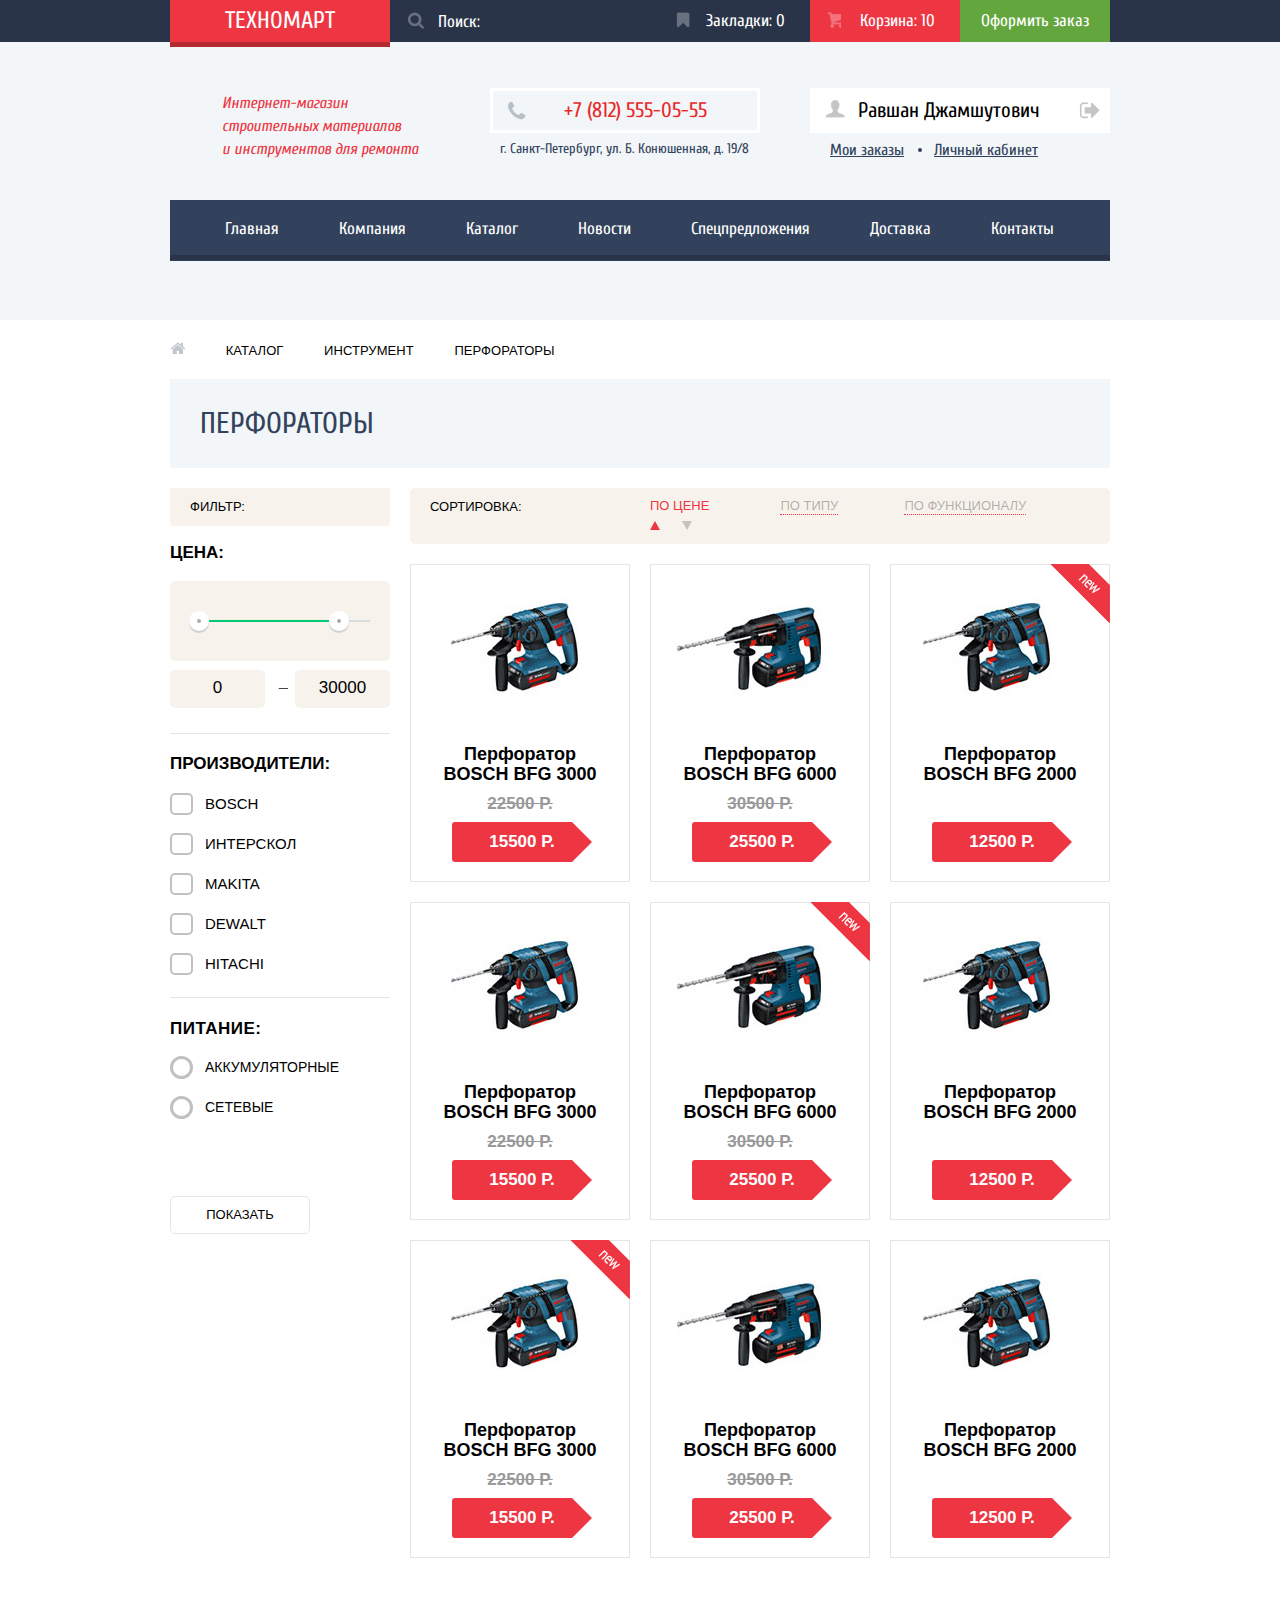
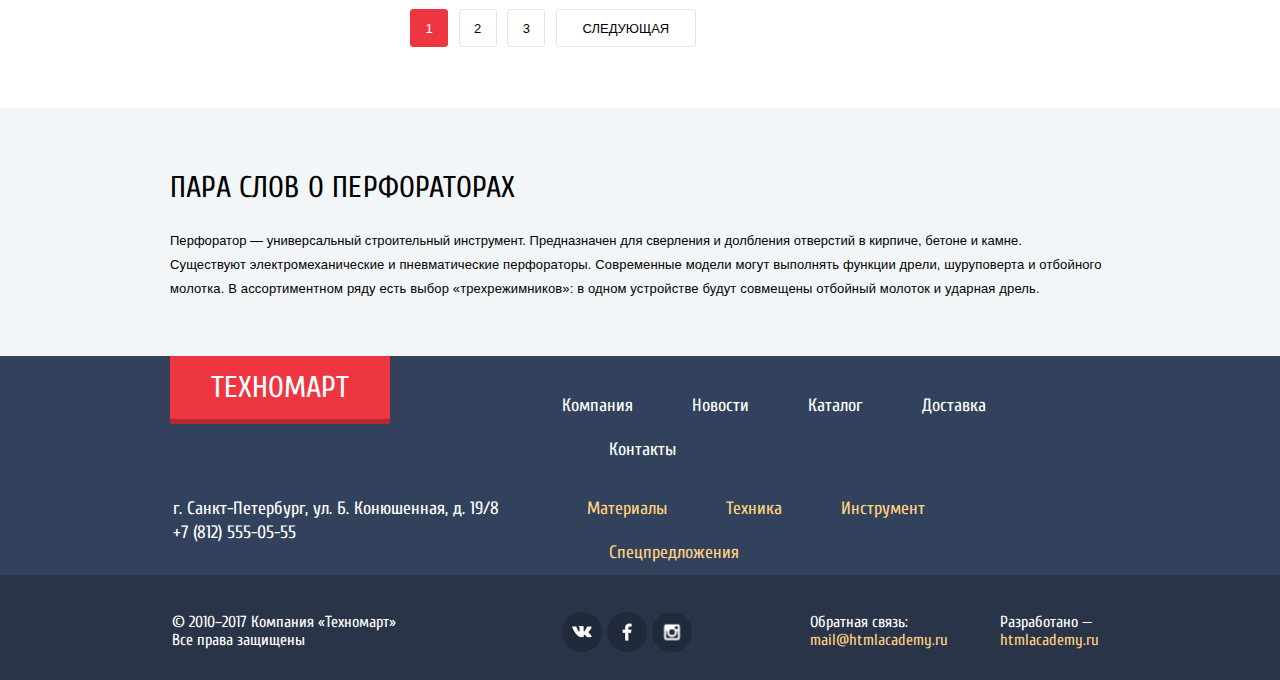
==== commit f900ea35: "ещё нашёл ошибки - исправил" ====
--- a/catalog.html
+++ b/catalog.html
@@ -130,7 +130,7 @@
 							<li><label><input type="radio" name="power"><span class="radio-indicator"></span>Сетевые</label></li>
 							</ul>
 						</section>
-						<button type="submit" name="show">Показать</button>
+						<button type="submit" name="show" href="form.html">Показать</button>
 					</form>
 				</section>
 				<!--Блок сортировки каталога-->
@@ -149,7 +149,7 @@
 					<article class="products-item">
 						<section class="product-action">
 							<a href="#" class="buy">Купить</a>
-							<a href="#" class="to-bookmarks">В закладки</a>
+							<a href="itemsincart.html" class="to-bookmarks">В закладки</a>
 						</section>
 						<section class="products-item-img">
 							<img src="img/perforator-BOSCH-BFG-3000.jpg" width="218" height="168" alt="product">
--- a/css/style.css
+++ b/css/style.css
@@ -184,14 +184,14 @@
 =====================================================*/
 
 .main-header {
-  height: 320px;
+  min-height: 320px;
 	margin-bottom: 20px;
 
   background-color: #f2f6f8;
 }
                 /*Верхний блок шапки*/
 .main-header-top {
-	height: 42px;
+	min-height: 42px;
 
   color: #fff;
 
@@ -199,16 +199,17 @@
 }
 
 .header-logo {
+  width: 220px;
+  min-height: 42px;
   color: #fff;
-
   background-color: #ee3643;
 }
 
 .header-logo a {
   display: block;
   width: 220px;
-  height: 42px;
-  padding: 12px 0;
+  min-height: 42px;
+  padding: 9px 50px;
 
   font: 24px/24px "Cuprum", "Arial", sans-serif;
   text-align: center;
@@ -467,7 +468,9 @@
                 /*Блок описания сайта*/
 .site-description {
   width: 270px;
+  min-height: 158px;
   padding-top: 50px;
+  padding-bottom: 39px;
   padding-left: 52px;
   margin-right: 20px;
 
@@ -486,7 +489,7 @@
 .contacts-tel {
   position: relative;
 
-  height: 45px; 
+  min-height: 45px; 
   margin-top: 46px;
   padding: 9px 0;
   padding-left: 71px;
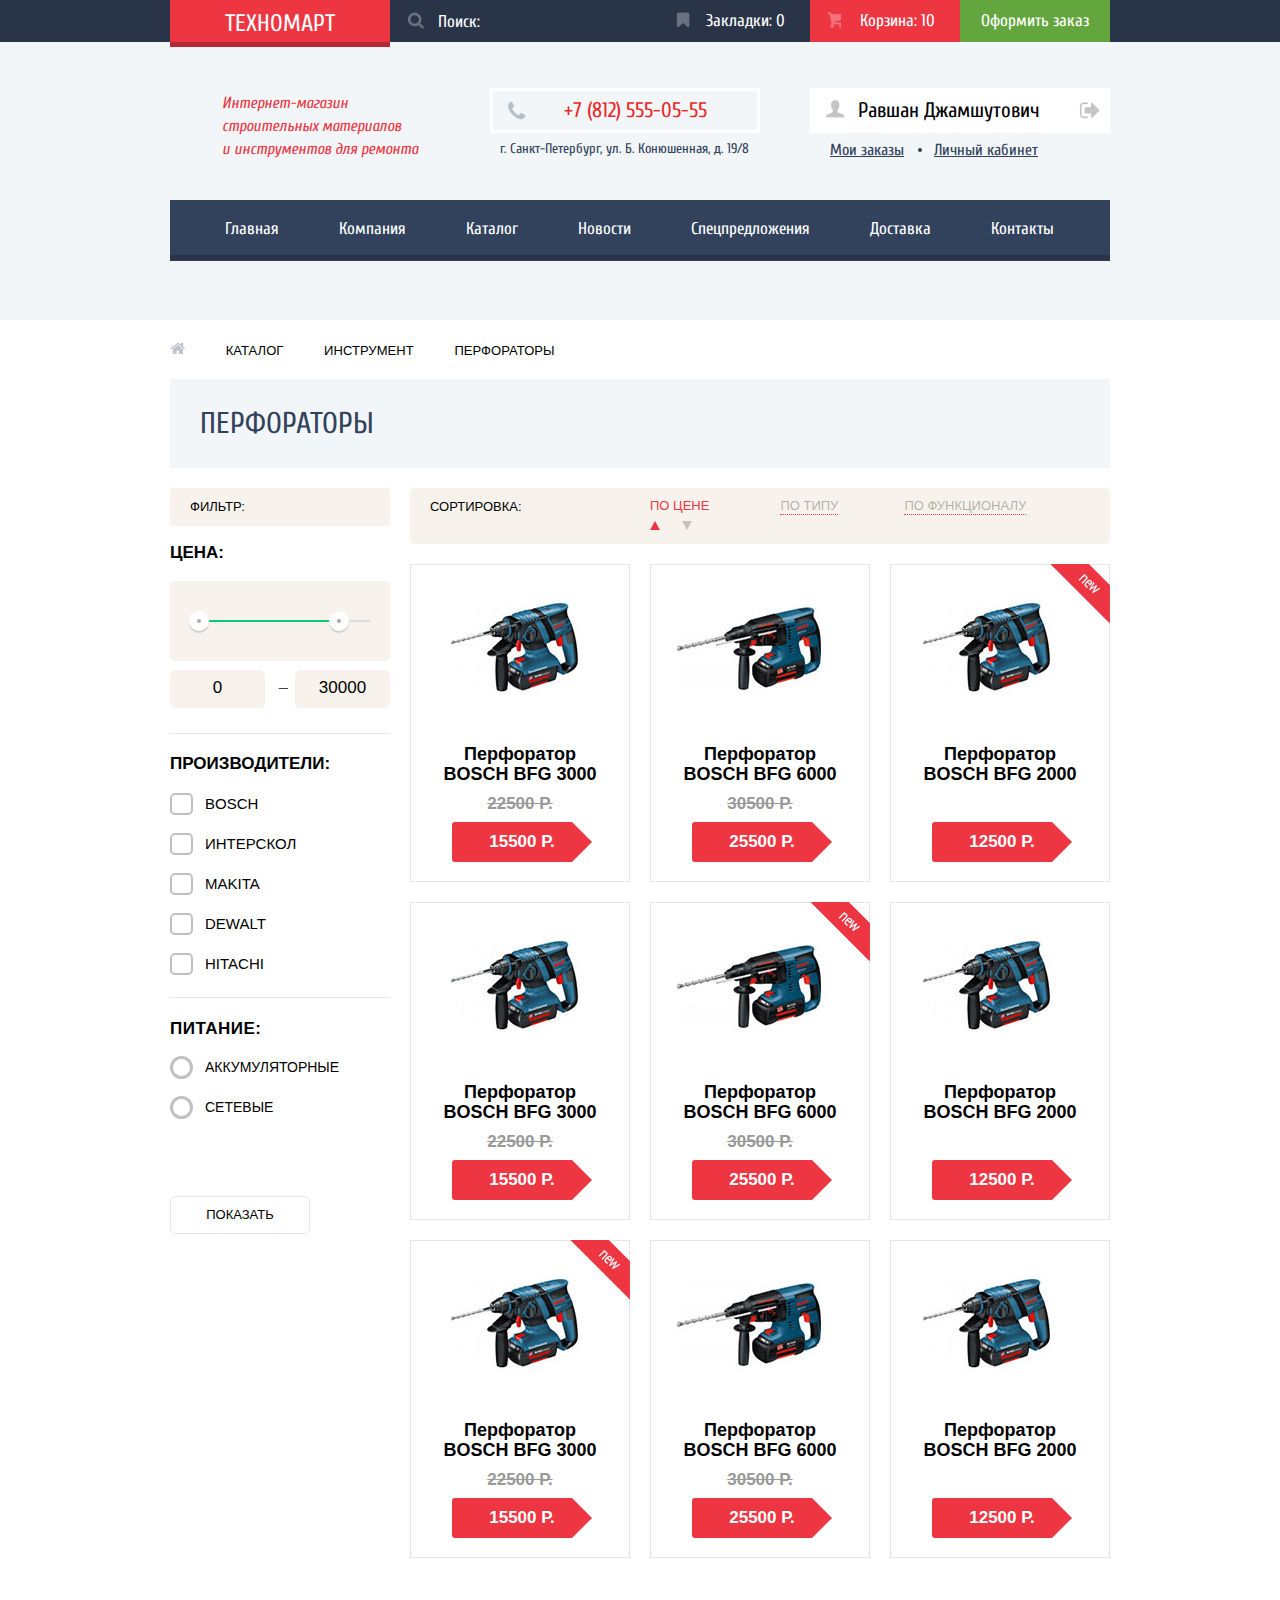
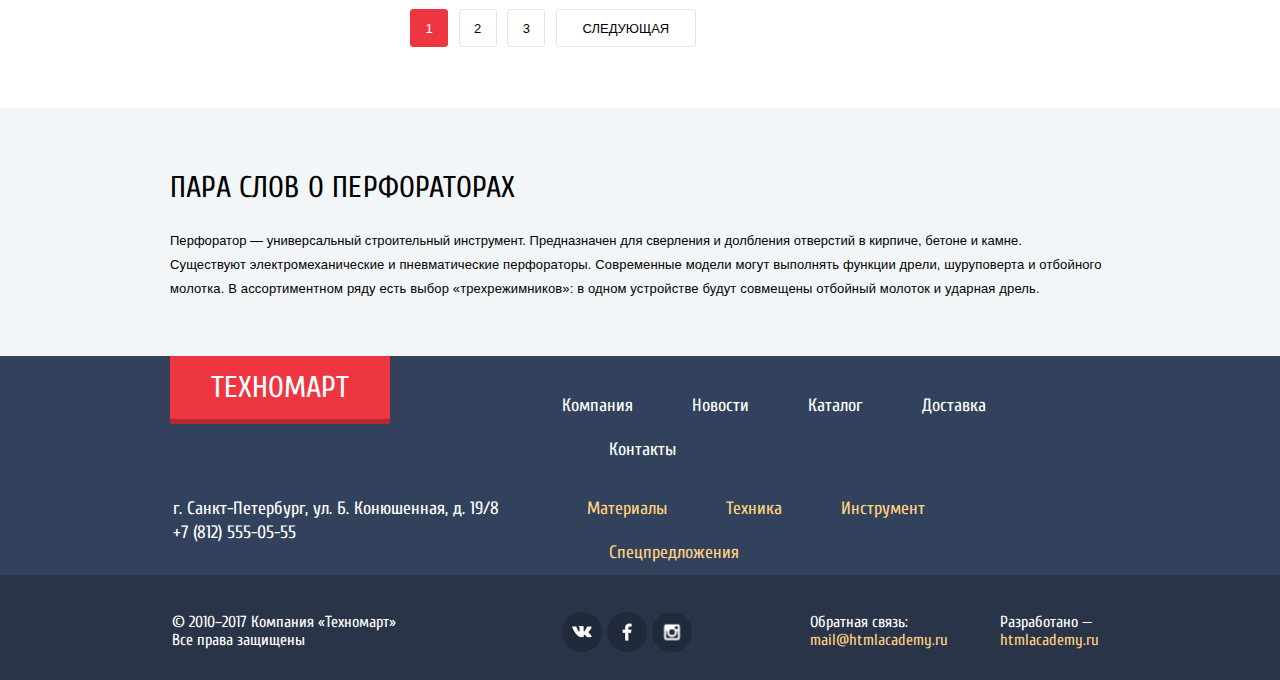
==== commit 547f7b50: "Revert "ещё нашёл ошибки - исправил"" ====
--- a/catalog.html
+++ b/catalog.html
@@ -130,7 +130,7 @@
 							<li><label><input type="radio" name="power"><span class="radio-indicator"></span>Сетевые</label></li>
 							</ul>
 						</section>
-						<button type="submit" name="show" href="form.html">Показать</button>
+						<button type="submit" name="show">Показать</button>
 					</form>
 				</section>
 				<!--Блок сортировки каталога-->
@@ -149,7 +149,7 @@
 					<article class="products-item">
 						<section class="product-action">
 							<a href="#" class="buy">Купить</a>
-							<a href="itemsincart.html" class="to-bookmarks">В закладки</a>
+							<a href="#" class="to-bookmarks">В закладки</a>
 						</section>
 						<section class="products-item-img">
 							<img src="img/perforator-BOSCH-BFG-3000.jpg" width="218" height="168" alt="product">
--- a/css/style.css
+++ b/css/style.css
@@ -184,14 +184,14 @@
 =====================================================*/
 
 .main-header {
-  min-height: 320px;
+  height: 320px;
 	margin-bottom: 20px;
 
   background-color: #f2f6f8;
 }
                 /*Верхний блок шапки*/
 .main-header-top {
-	min-height: 42px;
+	height: 42px;
 
   color: #fff;
 
@@ -199,17 +199,16 @@
 }
 
 .header-logo {
-  width: 220px;
-  min-height: 42px;
   color: #fff;
+
   background-color: #ee3643;
 }
 
 .header-logo a {
   display: block;
   width: 220px;
-  min-height: 42px;
-  padding: 9px 50px;
+  height: 42px;
+  padding: 12px 0;
 
   font: 24px/24px "Cuprum", "Arial", sans-serif;
   text-align: center;
@@ -468,9 +467,7 @@
                 /*Блок описания сайта*/
 .site-description {
   width: 270px;
-  min-height: 158px;
   padding-top: 50px;
-  padding-bottom: 39px;
   padding-left: 52px;
   margin-right: 20px;
 
@@ -489,7 +486,7 @@
 .contacts-tel {
   position: relative;
 
-  min-height: 45px; 
+  height: 45px; 
   margin-top: 46px;
   padding: 9px 0;
   padding-left: 71px;
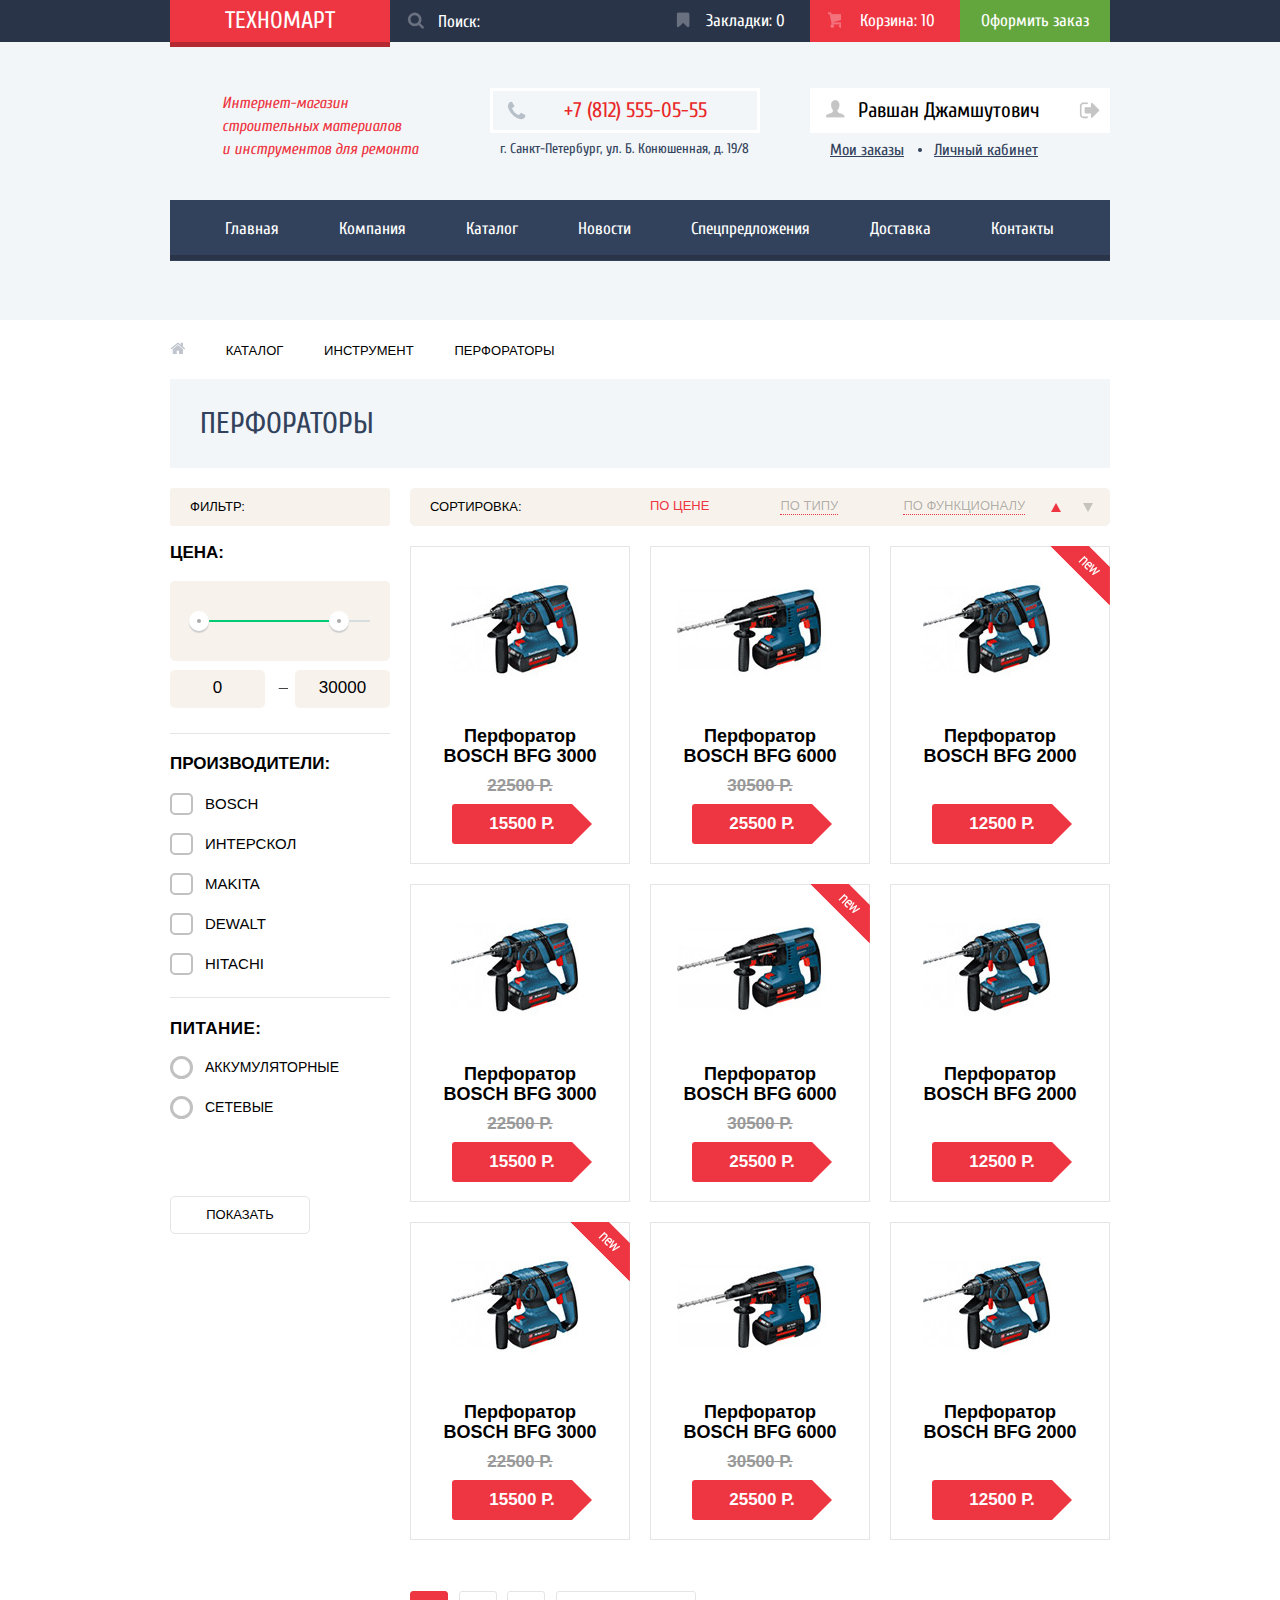
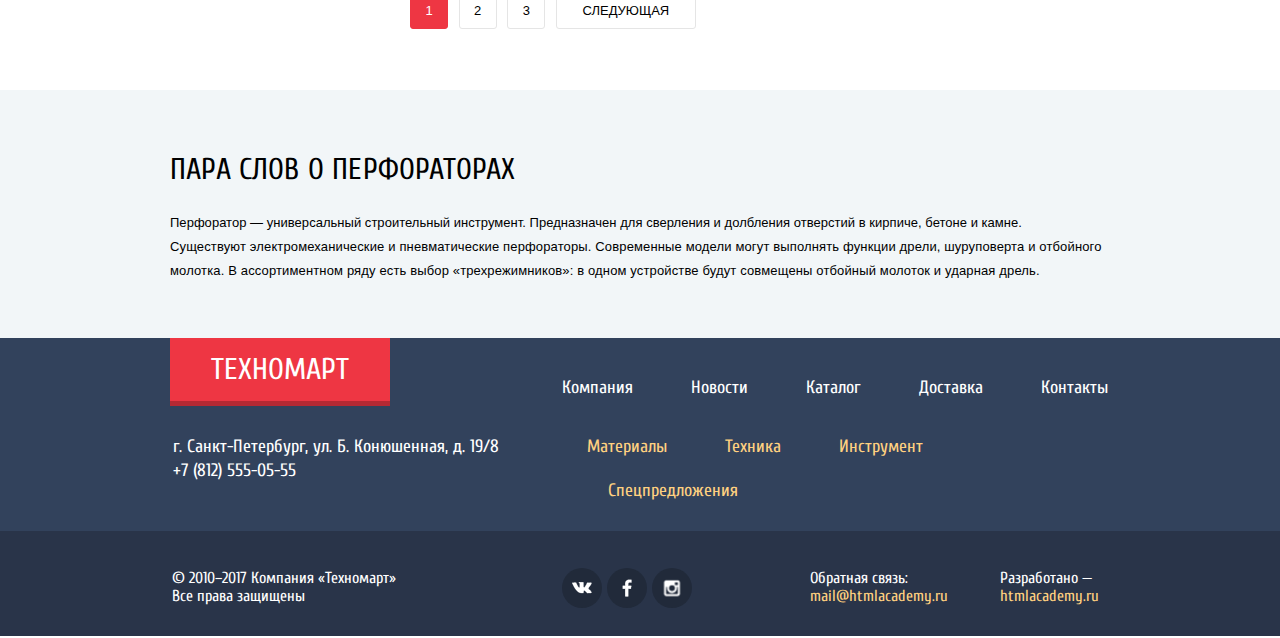
==== commit 7d1067ef: "меню в футере исправленное" ====
--- a/catalog.html
+++ b/catalog.html
@@ -130,19 +130,23 @@
 							<li><label><input type="radio" name="power"><span class="radio-indicator"></span>Сетевые</label></li>
 							</ul>
 						</section>
-						<button type="submit" name="show">Показать</button>
+						<button class="form-btn" type="submit" name="show">Показать</button>
 					</form>
 				</section>
 				<!--Блок сортировки каталога-->
 				<section class="catalog-sorting right">
-					<div class="sorting-name left"><span class="sorting">Сортировка:</span></div>			
-					<ul class="right">
-						<li><a href="#" class="catalog-sorting-price catalog-sorting-active">По цене</a></li>
-						<li><a href="#" class="catalog-sorting-type">По типу</a></li>
-						<li><a href="#" class="catalog-sorting-functional">По функционалу</a></li>
-						<li><a href="#" class="catalog-sorting-up">up</a></li>
-						<li><a href="#" class="catalog-sorting-down">down</a></li>
-					</ul>
+					<div class="wrap-sorting-catalog clearfix">
+						<div class="sorting-name left"><span class="sorting">Сортировка:</span></div>
+						<ul class="catalog-sorting-filter left">
+							<li><a href="#" class="catalog-sorting-price catalog-sorting-active">По цене</a></li>
+							<li><a href="#" class="catalog-sorting-type">По типу</a></li>
+							<li><a href="#" class="catalog-sorting-functional">По функционалу</a></li>
+						</ul>
+						<ul class="catalog-sorting-arrow right">
+							<li><a href="#" class="catalog-sorting-up">up</a></li>
+							<li><a href="#" class="catalog-sorting-down">down</a></li>
+						</ul>
+					</div>	
 				</section>
 				<!--Каталог товаров-->
 				<section class="catalog right">
@@ -323,14 +327,15 @@
 						</p>
 					</section>
 					<!--Меню нижнее-->
-					<nav class="footer-menu-bottom right">
-						<ul>
-							<li><a href="#">Материалы</a></li>
-							<li><a href="#">Техника</a></li>
-							<li><a href="#">Инструмент</a></li>
-							<li><a href="#">Спецпредложения</a></li>
-						</ul>
-					</nav>
+					<div class="footer-menu-bottom right">
+						<nav>
+							<ul>
+								<li><a href="#">Материалы</a></li>
+								<li><a href="#">Техника</a></li>
+								<li><a href="#">Инструмент</a></li>
+								<li><a href="#">Спецпредложения</a></li>
+							</ul>
+						</nav>
 					</div>
 				</div>	
 			</section>
@@ -376,5 +381,6 @@
 				</div>
 			</div>
 		</section>
+		<script src="js/script.js"></script>
 	</body>
 </html>
--- a/css/style.css
+++ b/css/style.css
@@ -1,5 +1,5 @@
 body {
-  min-width: 960px;
+  min-width: 940px;
 
   font: 13px/18px "PT Sans", "Arial", sans-serif;
   color: #000;
@@ -7,11 +7,11 @@
   background: #fff url("../img/body-bg.png");
 }
 
-* {
-  -webkit-box-sizing: border-box;
-     -moz-box-sizing: border-box;
-       -o-box-sizing: border-box;
-         -box-sizing: border-box;
+* { 
+ -webkit-box-sizing: border-box;
+    -moz-box-sizing: border-box;
+      -o-box-sizing: border-box;
+         box-sizing: border-box;
 }
 
 /*===================================================
@@ -184,14 +184,14 @@
 =====================================================*/
 
 .main-header {
-  height: 320px;
+  min-height: 320px;
 	margin-bottom: 20px;
 
   background-color: #f2f6f8;
 }
                 /*Верхний блок шапки*/
 .main-header-top {
-	height: 42px;
+	min-height: 42px;
 
   color: #fff;
 
@@ -199,16 +199,17 @@
 }
 
 .header-logo {
+  width: 220px;
+  min-height: 42px;
   color: #fff;
-
   background-color: #ee3643;
 }
 
 .header-logo a {
   display: block;
   width: 220px;
-  height: 42px;
-  padding: 12px 0;
+  min-height: 42px;
+  padding: 9px 50px;
 
   font: 24px/24px "Cuprum", "Arial", sans-serif;
   text-align: center;
@@ -467,7 +468,9 @@
                 /*Блок описания сайта*/
 .site-description {
   width: 270px;
+  min-height: 158px;
   padding-top: 50px;
+  padding-bottom: 39px;
   padding-left: 52px;
   margin-right: 20px;
 
@@ -486,7 +489,7 @@
 .contacts-tel {
   position: relative;
 
-  height: 45px; 
+  min-height: 45px; 
   margin-top: 46px;
   padding: 9px 0;
   padding-left: 71px;
@@ -518,7 +521,7 @@
         /*Блок регистрации и авторизации пользователя*/
 .user-autorization {
   width: 290px;
-
+  
   font-size: 0;
 }
 
@@ -526,7 +529,6 @@
   position: relative;
 
   display: inline-block;
-
   height: 45px;
   margin-top: 46px;
   margin-left: 10px;
@@ -610,6 +612,10 @@
   font: 21px/21px "Cuprum", "Arial", sans-serif;
   text-decoration: none;
   color: #000;
+  -ms-text-overflow: ellipsis;
+  text-overflow: ellipsis;
+  overflow: hidden;
+  white-space: nowrap;
 
   background-color: #fff;
 }
@@ -1029,7 +1035,7 @@
   background: url("../img/promo-flag-new.png") no-repeat 0 0;
 }
 
-.products-pop .products-item:last-child {
+.wrap-pop-products .products-item:nth-child(4n) {
   margin-right: 0;
 }
 
@@ -1253,17 +1259,25 @@
   margin-right: 0;
 } 
 
-
 .popular-brand li:hover {
-  box-shadow: 0 10px 25px rgba(41, 52, 73, 0.5);  
+  -webkit-box-shadow: 0 10px 25px rgba(41, 52, 73, 0.5);
+     -moz-box-shadow: 0 10px 25px rgba(41, 52, 73, 0.5);
+       -o-box-shadow: 0 10px 25px rgba(41, 52, 73, 0.5);
+          box-shadow: 0 10px 25px rgba(41, 52, 73, 0.5);  
 }
 
 .popular-brand li:active {
-  box-shadow: 0 4px 10px rgba(41, 52, 73, 0.5);
-}
-
-.popular-brand li:active img {
-  opacity: 0.3;  
+  -webkit-box-shadow: 0 4px 10px rgba(41, 52, 73, 0.5);
+     -moz-box-shadow: 0 4px 10px rgba(41, 52, 73, 0.5);
+       -o-box-shadow: 0 4px 10px rgba(41, 52, 73, 0.5);
+          box-shadow: 0 4px 10px rgba(41, 52, 73, 0.5);
+}
+
+.popular-brand img:active  {
+  -webkit-opacity: 0.3;
+     -moz-opacity: 0.3;
+       -o-opacity: 0.3;
+          opacity: 0.3;  
 }
 
 .popular-brand img {
@@ -1983,6 +1997,14 @@
   background: none;
 }
 
+button.form-btn:active {
+  outline: none;
+}
+
+button.form-btn:focus {
+  outline: none;
+}
+
 /*===================================================
               Блок сортировки каталога
 =====================================================*/
@@ -1993,7 +2015,7 @@
   min-height: 38px;
   margin-bottom: 20px;
   padding: 10px 20px;
-  padding-right: 15px; 
+  padding-right: 17px; 
 
   font: 13px/18px "PT Sans", "Arial", sans-serif;
   text-transform: uppercase;
@@ -2006,18 +2028,18 @@
 
 .sorting-name {
   width: 220px;
-  padding-right: 20px;
-}
-
-.catalog-sorting ul {
-  width: 445px;
+}
+
+.catalog-sorting-filter {
+  width: 390px;
   margin: 0;
   padding: 0;
+
   list-style: none;
   font-size: 0;
 }
 
-.catalog-sorting li {
+.catalog-sorting-filter li {
   display: inline-block;
   margin-right: 71px;
 
@@ -2025,24 +2047,33 @@
   vertical-align: top;
 }
 
-.catalog-sorting li:nth-child(2) {
-  margin-right: 66px;
-}
-
-.catalog-sorting li:nth-child(3) {
-  margin-right: 46px;
-}
-
-.catalog-sorting li:nth-child(4), 
-.catalog-sorting li:nth-child(5) {
-  width: 11px;
-  height: 10px;
-  margin-top: 5px;
+.catalog-sorting-filter li:nth-child(2) {
+  margin-right: 65px;
+}
+
+.catalog-sorting-filter li:last-child {
+  margin-right: 0px;
+}
+
+.catalog-sorting-arrow {
+  margin: 0;
+  padding: 0;
+  
+  list-style: none;
+  font-size: 0;
+}
+
+.catalog-sorting-arrow li {
+  display: inline-block;
+  width: 10px;
+  height: 18px;
   margin-right: 0;
-}
-
-.catalog-sorting li:nth-child(4) {
-  margin-right: 21px;
+
+  vertical-align: bottom;
+}
+
+.catalog-sorting-arrow li:last-child {
+  margin-left: 22px;
 }
 
 .catalog-sorting a {
@@ -2056,7 +2087,7 @@
   border-bottom: 1px dotted #ee3643;
 }
 
-.catalog-sorting a:hover {
+.catalog-sorting-filter a:hover {
   color: #000;
 
   border-bottom: 1px solid #ee3643;
@@ -2083,11 +2114,12 @@
   color: #000;
 }
 
+
 a.catalog-sorting-up::before {
   content: "";
   
   position: absolute;
-  bottom: 7px;
+  top: 0;
   left: 0;
 
   border: 5px solid transparent;
@@ -2098,7 +2130,7 @@
   content: "";
   
   position: absolute;
-  bottom: 7px;
+  top: 0;
   left: 0;
 
   border: 5px solid transparent;
@@ -2109,7 +2141,7 @@
   content: "";
   
   position: absolute;
-  bottom: 2px;
+  top: 5px;
   left: 0;
 
   border: 5px solid transparent;
@@ -2120,7 +2152,7 @@
   content: "";
   
   position: absolute;
-  bottom: 2px;
+  top: 5px;
   left: 0;
 
   border: 5px solid transparent;
@@ -2321,7 +2353,9 @@
 .footer-menu-top li {
   display: inline-block;
   height: 44px;
-  margin-left: 59px;
+  margin-left: 58px;
+
+  vertical-align: top;
 }
 
 .footer-menu-top li:first-child {
@@ -2371,11 +2405,17 @@
 .footer-menu-bottom li {
   display: inline-block;
   height: 44px;
-  margin-left: 59px;
+  margin-left: 58px;
+
+  vertical-align: top;
 }
 
 .footer-menu-bottom li:first-child {
   margin-left: 37px;
+}
+
+.footer-menu-bottom li:last-child {
+  margin-right: 0;
 }
 
 .footer-menu-bottom a {
